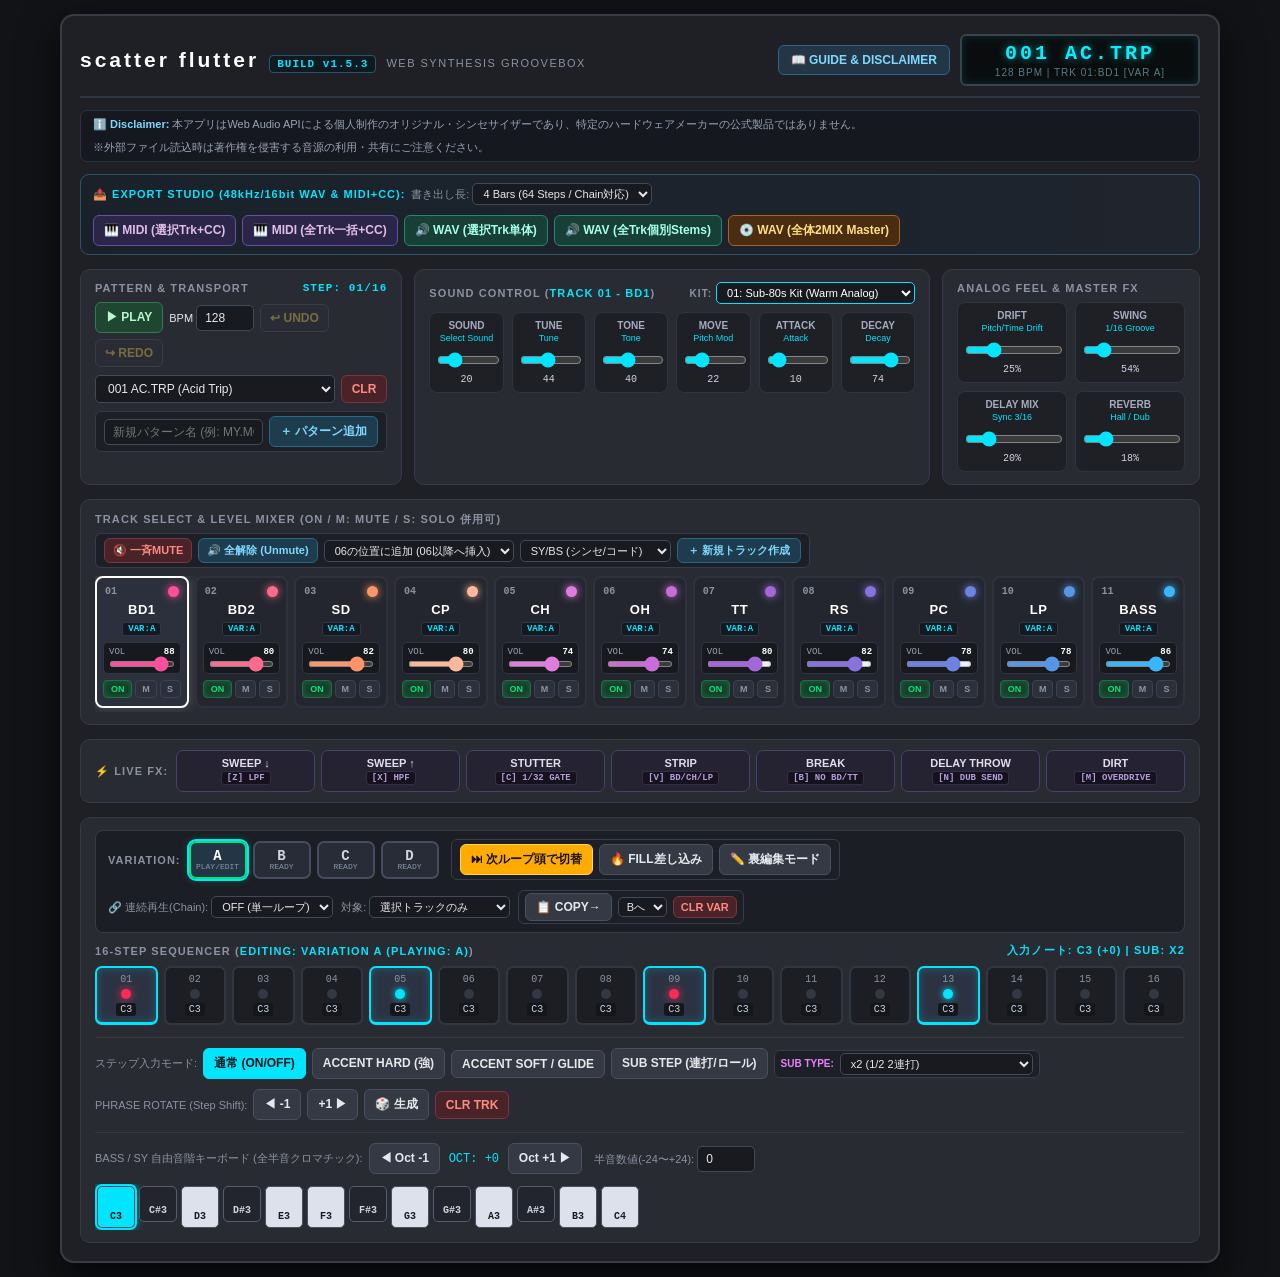
==== app/scatter-flutter/index.html @ cfa36a3f "Add files via upload" ====
<!DOCTYPE html>
<html lang="ja">
<head>
<meta charset="UTF-8">
<meta name="viewport" content="width=device-width, initial-scale=1.0">
<title>scatter flutter - Web Groovebox</title>
<style>
  :root {
    --bg-dark: #121316;
    --chassis: #1e2025;
    --panel: #282b32;
    --text: #e6e8ec;
    --text-dim: #8c92a0;
    --accent: #00e5ff;
    --led-red: #ff2a55;
    --led-green: #00e676;
    --led-amber: #ffab00;
    --led-purple: #d500f9;
  }
  * { box-sizing: border-box; user-select: none; }
  body {
    margin: 0; padding: 14px;
    background: var(--bg-dark); color: var(--text);
    font-family: 'Segoe UI', 'Hiragino Sans', 'Meiryo', sans-serif;
    display: flex; flex-direction: column; align-items: center;
  }
  .unit {
    width: 100%; max-width: 1160px;
    background: var(--chassis);
    border: 2px solid #383c47; border-radius: 14px;
    padding: 18px;
    box-shadow: 0 16px 40px rgba(0,0,0,0.7);
  }
  .header {
    display: flex; justify-content: space-between; align-items: center;
    border-bottom: 2px solid #323640; padding-bottom: 10px; margin-bottom: 12px;
    flex-wrap: wrap; gap: 12px;
  }
  .brand { display: flex; align-items: baseline; gap: 10px; flex-wrap: wrap; }
  .brand h1 {
    margin: 0; font-size: 21px; letter-spacing: 3px; font-weight: 800; color: #fff;
  }
  .ver-badge {
    font-family: 'Courier New', monospace; font-size: 11px; font-weight: 700;
    color: var(--accent); background: #101820; border: 1px solid #28566e;
    border-radius: 4px; padding: 2px 7px; cursor: pointer; letter-spacing: 1px;
    transition: 0.15s;
  }
  .ver-badge:hover { background: #182b3a; box-shadow: 0 0 8px rgba(0,229,255,0.4); }
  .brand span.sub-tag { font-size: 11px; color: var(--text-dim); letter-spacing: 1.5px; }
  .disclaimer-banner {
    width: 100%; background: #15181e; border: 1px solid #2d3340; border-radius: 7px;
    padding: 6px 12px; margin-bottom: 12px; font-size: 11px; color: #9aa3b5;
    display: flex; justify-content: space-between; align-items: center; flex-wrap: wrap; gap: 8px;
  }
  .disclaimer-banner strong { color: #80d8ff; }

  .header-right { display: flex; align-items: center; gap: 10px; flex-wrap: wrap; }
  .btn-manual {
    background: #233645; color: #80d8ff; border: 1px solid #2b6785;
    padding: 7px 12px; border-radius: 6px; font-size: 12px; font-weight: 700; cursor: pointer;
  }
  .btn-manual:hover { background: #2c475c; }
  .display-box {
    background: #0a0d0e; border: 2px solid #3b424c; border-radius: 6px;
    padding: 6px 16px; min-width: 240px; text-align: center;
    box-shadow: inset 0 0 10px rgba(0,229,255,0.15);
  }
  .lcd-text {
    font-family: 'Courier New', monospace; font-size: 20px; font-weight: bold;
    color: #00f0ff; letter-spacing: 3px; text-shadow: 0 0 8px rgba(0,240,255,0.6);
  }
  .lcd-sub { font-size: 10px; color: #5c7a84; letter-spacing: 1px; margin-top: 2px; }

  /* Export Studio Bar */
  .export-bar {
    background: linear-gradient(90deg, #19222b, #1f242d);
    border: 1px solid #335269; border-radius: 9px;
    padding: 8px 12px; margin-bottom: 14px;
    display: flex; justify-content: space-between; align-items: center;
    flex-wrap: wrap; gap: 10px;
  }
  .export-group { display: flex; gap: 6px; align-items: center; flex-wrap: wrap; }
  .btn-export-midi { background: #2b2547; border-color: #654ea3; color: #e1bee7; }
  .btn-export-midi:hover { background: #3b3263; }
  .btn-export-wav { background: #173f35; border-color: #26896d; color: #a7ffeb; }
  .btn-export-wav:hover { background: #1f5447; }
  .btn-export-master { background: #4a2c11; border-color: #a66321; color: #ffe082; font-weight: 800; }
  .btn-export-master:hover { background: #613915; }

  .top-row {
    display: grid; grid-template-columns: 1.25fr 2fr 1fr; gap: 12px; margin-bottom: 14px;
  }
  @media (max-width: 860px) { .top-row { grid-template-columns: 1fr; } }
  .section-box {
    background: var(--panel); border-radius: 10px; padding: 12px 14px;
    border: 1px solid #363a45;
  }
  .section-title {
    font-size: 11px; font-weight: 700; color: var(--text-dim);
    letter-spacing: 1.1px; margin-bottom: 8px; text-transform: uppercase;
    display: flex; justify-content: space-between; align-items: center;
    flex-wrap: wrap; gap: 6px;
  }
  .transport-bar { display: flex; gap: 6px; align-items: center; flex-wrap: wrap; margin-bottom: 8px; }
  button {
    background: #353944; color: var(--text); border: 1px solid #4a5060;
    border-radius: 6px; padding: 6px 10px; font-size: 12px; font-weight: 600;
    cursor: pointer; transition: 0.12s;
  }
  button:hover:not(:disabled) { background: #434857; }
  button:active:not(:disabled) { transform: translateY(1px); }
  button:disabled { opacity: 0.38; cursor: not-allowed; }
  .btn-play { background: #1e4631; border-color: #2e7d52; color: #b9f6ca; }
  .btn-play.playing { background: var(--led-green); color: #052210; box-shadow: 0 0 12px var(--led-green); }
  .btn-accent { background: #1d3c4d; border-color: #2b6785; color: #80d8ff; }
  .btn-danger { background: #4a2328; border-color: #7c353f; color: #ff8a80; }
  .btn-history { background: #2b303c; border-color: #4f586e; color: #ffd54f; padding: 6px 9px; }
  select, input[type="text"], input[type="number"] {
    background: #181a1f; color: var(--text); border: 1px solid #444957;
    border-radius: 5px; padding: 5px 8px; font-size: 12px;
  }
  .knobs-grid { display: grid; grid-template-columns: repeat(6, 1fr); gap: 8px; }
  @media (max-width: 680px) { .knobs-grid { grid-template-columns: repeat(3, 1fr); } }
  .knob-item {
    background: #1e2026; border-radius: 8px; padding: 7px 5px;
    text-align: center; border: 1px solid #30343e;
  }
  .knob-label {
    font-size: 10px; font-weight: 700; color: #a5acc0;
    white-space: nowrap; overflow: hidden; text-overflow: ellipsis;
  }
  .knob-sub {
    font-size: 9px; color: var(--accent); height: 13px; margin: 2px 0 4px 0;
    white-space: nowrap; overflow: hidden; text-overflow: ellipsis;
  }
  .knob-item input[type="range"] { width: 100%; accent-color: var(--accent); cursor: pointer; }
  .knob-val { font-size: 10px; font-family: monospace; color: #d0d4e0; margin-top: 2px; }
  .groove-grid { display: grid; grid-template-columns: repeat(2, 1fr); gap: 8px; }

  /* Tracks & Direct Volume Mixer Bar */
  .tracks-container { display: flex; gap: 6px; overflow-x: auto; padding-bottom: 4px; }
  .track-btn {
    flex: 1; min-width: 82px; padding: 8px 6px; border-radius: 8px;
    background: #23262e; border: 2px solid #2e323d;
    display: flex; flex-direction: column; align-items: center; gap: 4px;
    cursor: pointer; position: relative; transition: border-color 0.1s;
  }
  .track-btn:hover { border-color: #4b5263; }
  .track-btn.active {
    border-color: #fff;
    background: #2b303c;
    box-shadow: 0 0 12px rgba(255,255,255,0.22);
  }
  .track-top-row {
    width: 100%; display: flex; justify-content: space-between; align-items: center;
    padding: 0 2px;
  }
  .track-dot { width: 11px; height: 11px; border-radius: 50%; }
  .track-num { font-size: 10px; color: var(--text-dim); font-family: monospace; font-weight: bold; }
  .track-name { font-size: 13px; font-weight: 800; color: #fff; letter-spacing: 0.5px; margin: 1px 0; }
  .track-var-badge {
    font-size: 9px; font-family: monospace; font-weight: bold;
    color: var(--accent); background: #141820; padding: 1px 5px; border-radius: 3px;
    border: 1px solid #2e3846;
  }
  .track-vol-box {
    width: 100%; background: #17191f; border: 1px solid #303540;
    border-radius: 5px; padding: 4px 5px; margin-top: 2px;
    display: flex; flex-direction: column; gap: 2px;
  }
  .track-vol-header {
    display: flex; justify-content: space-between; align-items: center;
    font-size: 9px; font-family: monospace; color: #9aa3b5;
  }
  .track-vol-val { color: #fff; font-weight: bold; }
  .track-vol-slider {
    width: 100%; height: 6px; margin: 2px 0; cursor: ew-resize;
    accent-color: var(--accent);
  }
  .track-ms-row {
    width: 100%; display: grid; grid-template-columns: 1.4fr 1fr 1fr; gap: 3px;
    margin-top: 2px;
  }
  .track-ms-btn {
    text-align: center; font-size: 9px; font-weight: 800; padding: 3px 0;
    border-radius: 4px; background: #2c303a; color: #8c94a6;
    border: 1px solid #3c4250; cursor: pointer; transition: 0.1s;
  }
  .track-ms-btn:hover { background: #3b404e; color: #fff; }
  .track-ms-btn.on-active {
    background: #193c2b; color: var(--led-green); border-color: #266b47;
    box-shadow: inset 0 0 6px rgba(0,230,118,0.25);
  }
  .track-ms-btn.m-active {
    background: var(--led-red); color: #fff; border-color: #ff6e89;
    box-shadow: 0 0 7px var(--led-red);
  }
  .track-ms-btn.s-active {
    background: var(--led-amber); color: #161000; border-color: #ffd54f;
    box-shadow: 0 0 7px var(--led-amber);
  }

  /* LIVE PERFORMANCE FX Bar */
  .live-fx-bar {
    display: flex; justify-content: space-between; align-items: center;
    flex-wrap: wrap; gap: 8px;
    background: var(--panel);
    border: 1px solid #363a45; border-radius: 10px;
    padding: 10px 14px; margin-bottom: 14px;
  }
  .live-fx-title {
    font-size: 11px; font-weight: 700; color: var(--text-dim); letter-spacing: 1.1px;
    display: flex; align-items: center; gap: 6px; white-space: nowrap;
  }
  .live-fx-btns {
    display: grid; grid-template-columns: repeat(7, 1fr); gap: 6px; flex: 1; min-width: 560px;
  }
  @media (max-width: 820px) {
    .live-fx-btns { grid-template-columns: repeat(4, 1fr); min-width: 100%; }
  }
  .fx-pad {
    background: #252232; border: 1.5px solid #4a4166; border-radius: 7px;
    padding: 6px 4px; color: #e2dcf0; font-size: 11px; font-weight: 800;
    display: flex; flex-direction: column; align-items: center; justify-content: center;
    gap: 2px; cursor: pointer; transition: 0.06s; position: relative;
    touch-action: none;
  }
  .fx-pad:hover { background: #312c42; border-color: #6b5d94; }
  .fx-pad .fx-key {
    font-family: monospace; font-size: 9px; font-weight: 700;
    color: #b39ddb; background: #15121e; padding: 1px 5px; border-radius: 3px;
    border: 1px solid #352e4a; pointer-events: none;
  }
  .fx-pad span { pointer-events: none; }
  .fx-pad.active {
    background: var(--led-purple); color: #fff; border-color: #ff80ab;
    box-shadow: 0 0 14px rgba(213, 0, 249, 0.7);
    transform: translateY(1px);
  }
  .fx-pad.active .fx-key {
    background: #380046; color: #fff; border-color: #ea80fc;
  }

  /* VARIATION A / B / C / D Bar */
  .variation-bar {
    display: flex; justify-content: space-between; align-items: center;
    flex-wrap: wrap; gap: 10px;
    background: #1b1e24; border: 1px solid #353b47; border-radius: 8px;
    padding: 8px 12px; margin-bottom: 10px;
  }
  .var-btns-wrap { display: flex; gap: 8px; align-items: center; flex-wrap: wrap; }
  .var-btn {
    min-width: 58px; height: 38px; border-radius: 7px;
    background: #282c37; border: 2px solid #454c5e;
    color: #d0d6e2; font-size: 14px; font-weight: 900; font-family: monospace;
    display: flex; flex-direction: column; justify-content: center; align-items: center;
    cursor: pointer; position: relative; transition: 0.1s;
  }
  .var-btn span.var-sub {
    font-size: 8px; font-weight: normal; color: #8c96a8; margin-top: -2px;
  }
  .var-btn.playing-var {
    border-color: var(--led-green);
    box-shadow: 0 0 10px rgba(0, 230, 118, 0.35);
    color: #fff;
  }
  .var-btn.editing-var {
    background: #233645;
    outline: 2px solid var(--accent);
  }
  .var-btn.queued-var {
    animation: blinkQueue 0.45s infinite alternate;
    border-color: var(--led-amber);
  }
  .var-btn.fill-var {
    background: #4e1a29;
    border-color: var(--led-red);
    box-shadow: 0 0 12px var(--led-red);
    color: #fff;
  }
  @keyframes blinkQueue {
    from { box-shadow: 0 0 2px var(--led-amber); background: #282c37; }
    to { box-shadow: 0 0 14px var(--led-amber); background: #4a3b18; }
  }
  .var-action-btn.active {
    background: var(--led-amber); color: #1a1200; border-color: #ffd54f; font-weight: 800;
  }
  .var-fill-btn.active {
    background: var(--led-red); color: #fff; border-color: #ff8a80; box-shadow: 0 0 10px var(--led-red);
  }

  /* Sequencer Steps */
  .steps-grid { display: grid; grid-template-columns: repeat(16, 1fr); gap: 6px; margin-top: 6px; }
  @media (max-width: 760px) { .steps-grid { grid-template-columns: repeat(8, 1fr); } }
  .step-cell {
    background: #1c1e24; border: 2px solid #323641; border-radius: 7px;
    padding: 6px 3px; display: flex; flex-direction: column; align-items: center;
    gap: 4px; cursor: pointer; position: relative; transition: 0.08s;
  }
  .step-cell.beat-marker { border-bottom: 3px solid #525868; }
  .step-cell.on {
    background: #2b3343; border-color: var(--accent);
    box-shadow: inset 0 0 8px rgba(0,229,255,0.25);
  }
  .step-cell.current {
    outline: 2px solid var(--led-amber);
    box-shadow: 0 0 12px rgba(255,171,0,0.5);
  }
  .step-num { font-size: 10px; color: var(--text-dim); font-family: monospace; }
  .step-led { width: 10px; height: 10px; border-radius: 50%; background: #333842; }
  .step-cell.on .step-led { background: var(--accent); box-shadow: 0 0 6px var(--accent); }
  .step-cell.acc-hard .step-led { background: var(--led-red); box-shadow: 0 0 8px var(--led-red); }
  .step-cell.acc-soft .step-led { background: var(--led-amber); box-shadow: 0 0 8px var(--led-amber); }
  .step-badges {
    display: flex; gap: 3px; align-items: center; justify-content: center; width: 100%;
  }
  .step-note {
    font-size: 10px; color: #c5d0e6; font-family: monospace;
    background: #14161a; padding: 1px 4px; border-radius: 3px;
  }
  .step-sub-badge {
    font-size: 9px; font-weight: 800; color: #fff; font-family: monospace;
    background: #7b1fa2; padding: 1px 3px; border-radius: 3px;
    box-shadow: 0 0 5px rgba(213,0,249,0.5);
  }

  .seq-toolbar {
    display: flex; justify-content: space-between; align-items: center;
    flex-wrap: wrap; gap: 10px; margin-top: 12px; padding-top: 10px;
    border-top: 1px solid #343844;
  }
  .mode-group { display: flex; gap: 6px; align-items: center; flex-wrap: wrap; }
  .mode-btn.active { background: var(--accent); color: #05161a; border-color: var(--accent); font-weight: 800; }
  .mode-btn[data-mode="sub"].active { background: var(--led-purple); color: #fff; border-color: #ea80fc; }

  .inline-form {
    display: flex; gap: 6px; align-items: center; flex-wrap: wrap;
    background: #1c1f26; padding: 4px 8px; border-radius: 6px; border: 1px solid #363c49;
  }

  /* Chromatic Mini Keyboard */
  .keyboard-bar {
    margin-top: 12px; padding-top: 10px; border-top: 1px solid #343844;
    display: flex; justify-content: space-between; align-items: center; flex-wrap: wrap; gap: 10px;
  }
  .piano-keys {
    display: flex; gap: 4px; overflow-x: auto; padding: 2px;
  }
  .pkey {
    min-width: 38px; height: 42px; border-radius: 5px;
    display: flex; flex-direction: column; justify-content: flex-end; align-items: center;
    padding-bottom: 5px; font-size: 10px; font-weight: 700; font-family: monospace;
    cursor: pointer; transition: 0.08s; border: 1px solid #4a5060;
  }
  .pkey.white { background: #dce1eb; color: #181a20; }
  .pkey.black { background: #22252d; color: #d0d6e2; border-color: #555c6e; height: 36px; }
  .pkey.selected {
    outline: 2px solid var(--accent);
    box-shadow: 0 0 10px var(--accent);
    background: var(--accent); color: #041216;
  }

  /* Manual Modal */
  .modal-overlay {
    position: fixed; top: 0; left: 0; width: 100%; height: 100%;
    background: rgba(0, 0, 0, 0.82); z-index: 999;
    display: flex; justify-content: center; align-items: center;
    opacity: 0; pointer-events: none; transition: opacity 0.2s;
  }
  .modal-overlay.open { opacity: 1; pointer-events: auto; }
  .modal-content {
    background: #1a1d24; border: 2px solid #3f4756; border-radius: 12px;
    width: 92%; max-width: 780px; max-height: 85vh; overflow-y: auto;
    padding: 24px; color: #e2e6ee; box-shadow: 0 20px 60px rgba(0,0,0,0.9);
  }
  .modal-header {
    display: flex; justify-content: space-between; align-items: center;
    border-bottom: 1px solid #323846; padding-bottom: 12px; margin-bottom: 16px;
  }
  .modal-header h2 { margin: 0; font-size: 18px; color: var(--accent); }
  .manual-body h3 { font-size: 14px; color: #ffd54f; margin-top: 18px; margin-bottom: 6px; border-left: 3px solid #ffd54f; padding-left: 8px; }
  .manual-body p, .manual-body li { font-size: 13px; line-height: 1.65; color: #c5ccd9; }
  .manual-body ul { padding-left: 20px; margin: 6px 0; }
</style>
</head>
<body>

<!-- MANUAL MODAL -->
<div class="modal-overlay" id="manualModal">
  <div class="modal-content">
    <div class="modal-header">
      <h2>📘 scatter flutter ユーザーガイド＆免責事項</h2>
      <button id="btnCloseManual" class="btn-danger">✕ 閉じる</button>
    </div>
    <div class="manual-body">
      <h3>⚠️ 免責事項・ご利用上の注意 (Disclaimer)</h3>
      <ul>
        <li><strong>非公式・オリジナルWebアプリ</strong>: 本アプリケーション「scatter flutter」は、Web Audio APIを用いて独自に開発された個人制作のブラウザ型グルーヴボックス（インスパイア・シミュレーター）です。特定の楽器メーカーや既存のハードウェア製品の公式アプリ・ライセンス品ではありません。</li>
        <li><strong>サンプル音源読み込みに関するご注意</strong>: 端末から音声・動画ファイルを読み込む機能は、ブラウザ内（ローカル環境）での個人セッション向けに提供されています。第三者の著作権を侵害する音源の不正利用や無断配布・共有を行わないようご注意ください。</li>
      </ul>
      <h3>1. 基本操作とサウンドキットの切り替え</h3>
      <ul>
        <li>画面左上の <strong>▶ PLAY</strong> ボタン（またはスペースキー）を押すと、内蔵されているリズムパターンが再生されます。</li>
        <li><strong>SOUND KIT切替</strong>: 中央パネル右上の「KIT」メニュー（<code>Sub-80s Kit</code> / <code>Tech-90s Kit</code> / <code>Vintage PCM Kit</code> / <code>Crunch Box Kit</code> 等）を選ぶと、全パートのシンセサイズ音色が一括で切り替わります。</li>
      </ul>
      <h3>2. ダイレクト・ボリュームミキサー ＆ ON / M (MUTE) / S (SOLO)</h3>
      <ul>
        <li>下部に並ぶトラックカード（<code>BD1</code>〜<code>BASS</code>）内の <strong>VOLスライダー</strong> で、操作中のパートを切り替えずに各パートの音量を直接ミキシングできます。</li>
        <li>カード下部の <strong>ON</strong>・<strong>M (MUTE)</strong>・<strong>S (SOLO)</strong> ボタンで、リアルタイムにパート別の消音やソロ再生（複数同時ソロ可）を行えます。</li>
      </ul>
      <h3>3. バリエーション展開 (A / B / C / D) と FILL機能</h3>
      <ul>
        <li>各トラックに独立して <strong>A / B / C / D</strong> 4種類の16ステップシーケンスを保存できます。</li>
        <li><strong>⏭ 次ループ頭で切替</strong>: 再生中にA〜Dを選択すると点滅待機となり、現在の小節が終わり次第、次の1拍目でスムーズにパターンが移行します（連続再生Chain設定中もそのまま維持されます）。</li>
        <li><strong>🔥 FILL差し込み</strong>: 有効にしてA〜Dを押すと、その瞬間から一時的にフィルインパターンへ切り替わり、次の小節頭で自動的に元のパターンへ復帰します。</li>
      </ul>
      <h3>4. ⚡ LIVE FX（キーボード＆マウスホールド演奏）</h3>
      <ul>
        <li>TRACK SELECTのすぐ下に配置された7つのパッドは、<strong>押している間だけ効く（モーメンタリー動作）ライブ用エフェクター</strong>です。PCキーボードの <code>Z</code> <code>X</code> <code>C</code> <code>V</code> <code>B</code> <code>N</code> <code>M</code> キーにも対応しており、VARIATION連続再生（Chain）中や複数キー同時押しでも常時機能します。</li>
        <li><strong>SWEEP ↓ [Z] / SWEEP ↑ [X]</strong>: マスターフィルターを閉じてこもらせる（ローパス・スイープ）／開いて低域を削る（ハイパス・スイープ）効果をかけます（両方同時押しでバンドパスフィルター効果になります）。</li>
        <li><strong>STUTTER [C]</strong>: 押している間だけテンポ同期の1/32高速スライスゲートをかけます。</li>
        <li><strong>STRIP [V]</strong>: キック（<code>BD1/BD2</code>）、クローズドハット（<code>CH</code>）、テクスチャー（<code>LP</code>）だけを残し、他のパートを一時的にカットします。</li>
        <li><strong>BREAK [B]</strong>: 押している間だけキック（<code>BD1/BD2</code>）とタム（<code>TT</code>）を抜いてブレイクを作ります。</li>
        <li><strong>DELAY THROW [N] / DIRT [M]</strong>: 押している間だけディレイのセンド＆フィードバックを強めて飛ばす／マスターのオーバードライブ歪みを強めます。</li>
      </ul>
      <h3>5. ローカル音源・動画ファイル (.wav / .mp3 / .mp4) の読み込み</h3>
      <ul>
        <li>トラック6〜10（<code>OH</code>, <code>TT</code>, <code>RS</code>, <code>PC</code>, <code>LP</code>）などを選択すると、SOUND CONTROL右上に <strong>📂 音源/動画読込 (WAV/MP3/MP4)</strong> ボタンが表示されます。お使いの端末内のオーディオや動画ファイル（音声トラックを自動抽出）をロードしてシーケンサー上で演奏できます。</li>
      </ul>
      <h3>6. MIDI（ノート＋全CC）＆ WAV（個別Stems / 2MIX）書き出し</h3>
      <ul>
        <li>上部の <strong>📤 EXPORT STUDIO</strong> から、制作したパターンのMIDIファイル（サブステップ展開＆全ノブCC情報付き）や、48kHz/16bitの高音質WAVファイルをワンクリックでダウンロードできます。</li>
      </ul>
    </div>
  </div>
</div>

<div class="unit">
  <!-- HEADER -->
  <div class="header">
    <div class="brand">
      <h1>scatter flutter</h1>
      <div class="ver-badge" id="verBadge" title="クリックでビルド表示を切替">BUILD v1.5.3</div>
      <span class="sub-tag">WEB SYNTHESIS GROOVEBOX</span>
    </div>
    <div class="header-right">
      <button class="btn-manual" id="btnOpenManual">📖 GUIDE & DISCLAIMER</button>
      <div class="display-box">
        <div class="lcd-text" id="lcdMain">001 AC.TRP</div>
        <div class="lcd-sub" id="lcdSub">128.0 BPM | TRK 01: BD1 [VAR A]</div>
      </div>
    </div>
  </div>

  <!-- DISCLAIMER BANNER -->
  <div class="disclaimer-banner">
    <span>ℹ️ <strong>Disclaimer:</strong> 本アプリはWeb Audio APIによる個人制作のオリジナル・シンセサイザーであり、特定のハードウェアメーカーの公式製品ではありません。</span>
    <span>※外部ファイル読込時は著作権を侵害する音源の利用・共有にご注意ください。</span>
  </div>

  <!-- EXPORT STUDIO BAR -->
  <div class="export-bar">
    <div class="export-group">
      <span style="font-size:11px; font-weight:800; color:var(--accent); letter-spacing:1px;">📤 EXPORT STUDIO (48kHz/16bit WAV & MIDI+CC):</span>
      <label style="font-size:11px; color:var(--text-dim);">
        書き出し長:
        <select id="exportBarsSelect" style="padding:3px 6px; font-size:11px;">
          <option value="1">1 Bar (16 Steps)</option>
          <option value="2">2 Bars (32 Steps / Chain対応)</option>
          <option value="4" selected>4 Bars (64 Steps / Chain対応)</option>
        </select>
      </label>
    </div>
    <div class="export-group">
      <button id="btnExportTrackMidi" class="btn-export-midi" title="選択中トラックのノート・サブステップ・各ノブのCC情報を含むMIDIファイルを出力">🎹 MIDI (選択Trk+CC)</button>
      <button id="btnExportAllMidi" class="btn-export-midi" title="全トラック分のマルチトラックMIDI(SMF Format 1, ノート&全CC付き)を一括出力">🎹 MIDI (全Trk一括+CC)</button>
      <button id="btnExportTrackWav" class="btn-export-wav" title="選択中トラックのソロWAV(48kHz/16bit)を高速レンダリング出力">🔊 WAV (選択Trk単体)</button>
      <button id="btnExportAllStemsWav" class="btn-export-wav" title="有効な全トラックの個別WAVファイル(パラアウトStems)を連続出力">🔊 WAV (全Trk個別Stems)</button>
      <button id="btnExportMasterWav" class="btn-export-master" title="全体の2MIXマスターWAV(エフェクト込み・48kHz/16bit Stereo)を出力">💿 WAV (全体2MIX Master)</button>
    </div>
  </div>

  <!-- TOP ROW -->
  <div class="top-row">
    <!-- PATTERN & TRANSPORT -->
    <div class="section-box">
      <div class="section-title">
        <span>PATTERN & TRANSPORT</span>
        <span id="stepCounter" style="font-family:monospace; color:var(--accent);">STEP: 01/16</span>
      </div>
      <div class="transport-bar">
        <button class="btn-play" id="btnPlay">▶ PLAY</button>
        <label style="font-size:11px;">BPM
          <input type="number" id="bpmInput" value="128" min="60" max="200" step="0.5" style="width:58px;">
        </label>
        <button class="btn-history" id="btnUndo" title="元に戻す (Ctrl+Z / Cmd+Z)" disabled>↩ UNDO</button>
        <button class="btn-history" id="btnRedo" title="やり直す (Ctrl+Y / Cmd+Shift+Z)" disabled>↪ REDO</button>
      </div>

      <div style="display:flex; flex-direction:column; gap:8px;">
        <div style="display:flex; gap:6px; align-items:center;">
          <select id="patternSelect" style="flex:1;"></select>
          <button id="btnClearPtn" class="btn-danger" title="現在のパターンを白紙にします">CLR</button>
        </div>

        <div class="inline-form">
          <input type="text" id="newPtnName" placeholder="新規パターン名 (例: MY.MCR)" style="flex:1; min-width:105px;">
          <button id="btnSaveNewPtn" class="btn-accent">＋ パターン追加</button>
        </div>
      </div>
    </div>

    <!-- SOUND CONTROL & KIT SELECTOR (6 KNOBS) -->
    <div class="section-box">
      <div class="section-title">
        <span>SOUND CONTROL (<strong id="selectedTrkLabel" style="color:var(--accent);">Track 01 - BD1</strong>)</span>
        <div style="display:flex; gap:6px; align-items:center; flex-wrap:wrap;">
          <label style="font-size:10px; color:var(--text-dim);">
            KIT:
            <select id="kitSelect" style="padding:3px 6px; font-size:11px; border-color:var(--accent); color:#fff;">
              <option value="8x8">01: Sub-80s Kit (Warm Analog)</option>
              <option value="9x9">02: Tech-90s Kit (Punchy Club)</option>
              <option value="lmd">03: Vintage PCM Kit (Crisp Drum)</option>
              <option value="dxm">04: Crunch Box Kit (Retro Beat)</option>
              <option value="ragga">05: Island Rim Kit (Dancehall)</option>
              <option value="modular">06: Modular Lab Kit (FM/Perc)</option>
              <option value="dub">07: Deep Dub Kit (Warm Chord)</option>
            </select>
          </label>
          <span id="wavUploadArea" style="display:none;">
            <label class="btn-accent" style="padding:3px 8px; border-radius:4px; cursor:pointer; font-size:11px;" title="※著作権を侵害しないオーディオ/動画ファイルをご使用ください（ブラウザ内でのみ処理されます）">
              📂 音源/動画読込 (WAV/MP3/MP4)
              <input type="file" id="wavFileInput" accept="audio/*,video/*,.wav,.mp3,.mp4,.m4a,.ogg" style="display:none;">
            </label>
          </span>
        </div>
      </div>
      <div class="knobs-grid" id="knobsContainer"></div>
    </div>

    <!-- GROOVE & FX -->
    <div class="section-box">
      <div class="section-title"><span>ANALOG FEEL & MASTER FX</span></div>
      <div class="groove-grid">
        <div class="knob-item">
          <div class="knob-label">DRIFT</div>
          <div class="knob-sub">Pitch/Time Drift</div>
          <input type="range" id="feelKnob" min="0" max="100" value="25">
          <div class="knob-val" id="feelVal">25%</div>
        </div>
        <div class="knob-item">
          <div class="knob-label">SWING</div>
          <div class="knob-sub">1/16 Groove</div>
          <input type="range" id="swingKnob" min="50" max="75" value="54">
          <div class="knob-val" id="swingVal">54%</div>
        </div>
        <div class="knob-item">
          <div class="knob-label">DELAY MIX</div>
          <div class="knob-sub">Sync 3/16</div>
          <input type="range" id="delayKnob" min="0" max="100" value="20">
          <div class="knob-val" id="delayVal">20%</div>
        </div>
        <div class="knob-item">
          <div class="knob-label">REVERB</div>
          <div class="knob-sub">Hall / Dub</div>
          <input type="range" id="reverbKnob" min="0" max="100" value="18">
          <div class="knob-val" id="reverbVal">18%</div>
        </div>
      </div>
    </div>
  </div>

  <!-- TRACK SELECTOR & DIRECT LEVEL MIXER BAR -->
  <div class="section-box" style="margin-bottom: 14px;">
    <div class="section-title">
      <span>TRACK SELECT & LEVEL MIXER (ON / M: MUTE / S: SOLO 併用可)</span>
      <div class="inline-form">
        <button id="btnAllMute" class="btn-danger" style="padding:4px 8px; font-size:11px;" title="全トラックを一斉にMUTEします">🔇 一斉MUTE</button>
        <button id="btnAllUnmute" class="btn-accent" style="padding:4px 8px; font-size:11px;" title="全トラックのMUTE/SOLOを一括解除します">🔊 全解除 (Unmute)</button>
        <select id="insertPosSelect" style="padding:3px 6px; font-size:11px;">
          <option value="after05">06の位置に追加 (06以降へ挿入)</option>
          <option value="end">末尾に追加 (12以降へ追加)</option>
        </select>
        <select id="newTrackEngine" style="padding:3px 6px; font-size:11px;">
          <option value="SY">SY/BS (シンセ/コード)</option>
          <option value="BASS">BASS (アシッドベース)</option>
          <option value="BD">BD (キック)</option>
          <option value="SD">SD (スネア)</option>
          <option value="CP">CP (クラップ)</option>
          <option value="HH">HH/CY (ハイハット)</option>
          <option value="SMP">S2/S4 (サンプラー)</option>
        </select>
        <button id="btnAddTrack" class="btn-accent" style="padding:4px 10px; font-size:11px;">＋ 新規トラック作成</button>
      </div>
    </div>
    <div class="tracks-container" id="tracksBar"></div>
  </div>

  <!-- LIVE PERFORMANCE FX BAR -->
  <div class="live-fx-bar">
    <div class="live-fx-title">
      <span>⚡ LIVE FX:</span>
    </div>
    <div class="live-fx-btns">
      <div class="fx-pad" data-fx="sweepDown" title="押している間フィルターを閉じるローパススイープ (Key: Z)">
        <span>SWEEP ↓</span>
        <span class="fx-key">[Z] LPF</span>
      </div>
      <div class="fx-pad" data-fx="sweepUp" title="押している間フィルターを開くハイパススイープ (Key: X)">
        <span>SWEEP ↑</span>
        <span class="fx-key">[X] HPF</span>
      </div>
      <div class="fx-pad" data-fx="stutter" title="押している間だけ1/32で高速ゲートをかけます (Key: C)">
        <span>STUTTER</span>
        <span class="fx-key">[C] 1/32 GATE</span>
      </div>
      <div class="fx-pad" data-fx="strip" title="押している間キック・クローズドハット・テクスチャー(LP)だけ残します (Key: V)">
        <span>STRIP</span>
        <span class="fx-key">[V] BD/CH/LP</span>
      </div>
      <div class="fx-pad" data-fx="break" title="押している間キック(BD1/BD2)とタム(TT)を抜きます (Key: B)">
        <span>BREAK</span>
        <span class="fx-key">[B] NO BD/TT</span>
      </div>
      <div class="fx-pad" data-fx="delayThrow" title="押している間だけディレイセンドとフィードバックを強めます (Key: N)">
        <span>DELAY THROW</span>
        <span class="fx-key">[N] DUB SEND</span>
      </div>
      <div class="fx-pad" data-fx="dirt" title="押している間だけマスタードライブ(歪み)を強めます (Key: M)">
        <span>DIRT</span>
        <span class="fx-key">[M] OVERDRIVE</span>
      </div>
    </div>
  </div>

  <!-- 16-STEP SEQUENCER & VARIATION A/B/C/D -->
  <div class="section-box">
    <!-- VARIATION BAR -->
    <div class="variation-bar">
      <div class="var-btns-wrap">
        <span style="font-size:11px; font-weight:800; color:var(--text-dim); letter-spacing:1px;">VARIATION:</span>
        <div id="varButtonsContainer" style="display:flex; gap:6px;"></div>

        <div class="inline-form" style="margin-left:4px;">
          <button id="btnVarQueueMode" class="var-action-btn active" title="再生中にA〜Dを押した際、現在のループが最後まで終わってから次の頭で切り替えます">⏭ 次ループ頭で切替</button>
          <button id="btnVarFillMode" class="var-fill-btn" title="即座にFILLとして差し込み、ループ終了時に元のバリエーションへ自動で戻ります">🔥 FILL差し込み</button>
          <button id="btnVarEditOnly" class="var-action-btn" title="再生中のバリエーションを変えずに、編集するバリエーション(A〜D)だけを切り替えます">✏️ 裏編集モード</button>
        </div>
      </div>

      <div class="var-btns-wrap">
        <label style="font-size:11px; color:var(--text-dim);">
          🔗 連続再生(Chain):
          <select id="varChainSelect" style="padding:3px 6px; font-size:11px;">
            <option value="off">OFF (単一ループ)</option>
            <option value="AB">A → B</option>
            <option value="ABCD">A → B → C → D</option>
          </select>
        </label>
        <label style="font-size:11px; color:var(--text-dim);">
          対象:
          <select id="varScopeSelect" style="padding:3px 6px; font-size:11px;">
            <option value="track">選択トラックのみ</option>
            <option value="all">全トラック一括 (ALL)</option>
          </select>
        </label>
        <div class="inline-form" style="padding:2px 6px;">
          <button id="btnCopyVar" title="現在編集中のバリエーションを他のスロットへコピー">📋 COPY→</button>
          <select id="copyVarTarget" style="padding:2px 4px; font-size:11px;">
            <option value="1">Bへ</option>
            <option value="2">Cへ</option>
            <option value="3">Dへ</option>
            <option value="0">Aへ</option>
          </select>
          <button id="btnClearVar" class="btn-danger" title="現在のバリエーションをクリア" style="padding:4px 7px; font-size:11px;">CLR VAR</button>
        </div>
      </div>
    </div>

    <div class="section-title">
      <span>16-STEP SEQUENCER (<span id="editingVarIndicator" style="color:var(--accent);">EDITING: VARIATION A</span>)</span>
      <span style="font-size:11px; color:var(--accent);" id="currentInputStatus">選択ノート: C3 (+0) | SUB: OFF</span>
    </div>

    <div class="steps-grid" id="stepsGrid"></div>

    <!-- MODE & SUB-STEP TOOLBAR -->
    <div class="seq-toolbar">
      <div class="mode-group">
        <span style="font-size:11px; color:var(--text-dim);">ステップ入力モード:</span>
        <button class="mode-btn active" data-mode="normal">通常 (ON/OFF)</button>
        <button class="mode-btn" data-mode="hard">ACCENT HARD (強)</button>
        <button class="mode-btn" data-mode="soft">ACCENT SOFT / GLIDE</button>
        <button class="mode-btn" data-mode="sub">SUB STEP (連打/ロール)</button>

        <div class="inline-form" style="padding:2px 6px;">
          <span style="font-size:10px; color:#ea80fc; font-weight:bold;">SUB TYPE:</span>
          <select id="subStepTypeSelect" style="padding:3px 6px; font-size:11px;">
            <option value="2">x2 (1/2 2連打)</option>
            <option value="3">x3 (1/3 3連ロール)</option>
            <option value="4">x4 (1/4 4連ロール)</option>
            <option value="5">FLM (Flam 微細2度打ち)</option>
            <option value="6">R↑ (Ratchet クレッシェンド3連)</option>
            <option value="0">OFF (サブステップ解除)</option>
          </select>
        </div>
      </div>

      <div class="mode-group">
        <span style="font-size:11px; color:var(--text-dim);">PHRASE ROTATE (Step Shift):</span>
        <button id="btnRotateLeft">◀ -1</button>
        <button id="btnRotateRight">+1 ▶</button>
        <button id="btnRandomTrack">🎲 生成</button>
        <button id="btnClearTrack" class="btn-danger">CLR TRK</button>
      </div>
    </div>

    <!-- CHROMATIC KEYBOARD -->
    <div class="keyboard-bar">
      <div class="mode-group">
        <span style="font-size:11px; color:var(--text-dim);">BASS / SY 自由音階キーボード (全半音クロマチック):</span>
        <button id="btnOctDown">◀ Oct -1</button>
        <span id="octLabel" style="font-family:monospace; font-size:12px; color:var(--accent); min-width:56px; text-align:center;">OCT: 0</span>
        <button id="btnOctUp">Oct +1 ▶</button>
        <label style="font-size:11px; color:var(--text-dim); margin-left:6px;">
          半音数値(-24〜+24):
          <input type="number" id="customSemiInput" value="0" min="-24" max="24" step="1" style="width:58px;">
        </label>
      </div>
      <div class="piano-keys" id="pianoKeysContainer"></div>
    </div>
  </div>
</div>

<script>
const VAR_NAMES = ['A', 'B', 'C', 'D'];

const VERSION_LIST = [
  { badge: 'BUILD v1.5.3', lcd: 'VER 1.5.3', desc: 'APP BUILD VERSION' },
  { badge: 'SYNTH v2.0',   lcd: 'ENG 2.0.0', desc: 'WEB AUDIO ENGINE' },
  { badge: 'BANKS v1.1',   lcd: 'BNK 1.1.0', desc: 'FACTORY SOUND BANK' }
];
let currentVerIdx = 0;

const DEFAULT_TRACK_SPECS = [
  { id: 'BD1',  name: 'BD1',  color: '#ff4f9a', type: 'BD',   knobs: ['Select Sound','Tune','Tone','Pitch Mod','Attack','Decay','Level'] },
  { id: 'BD2',  name: 'BD2',  color: '#ff6b8b', type: 'BD',   knobs: ['Select Sound','Tune','Tone','Pitch Mod','Attack','Decay','Level'] },
  { id: 'SD',   name: 'SD',   color: '#ff9468', type: 'SD',   knobs: ['Select Sound','Tune','Snappy Vol','Nudge →','Attack','Decay','Level'] },
  { id: 'CP',   name: 'CP',   color: '#ffb899', type: 'CP',   knobs: ['Select Sound','Tune','LPF / HPF','Nudge →','Attack','Decay','Level'] },
  { id: 'CH',   name: 'CH',   color: '#e07be0', type: 'HH',   knobs: ['Select Sound','Tune','LPF / HPF','Nudge →','Attack','Decay','Level'] },
  { id: 'OH',   name: 'OH',   color: '#c96dd8', type: 'OH',   knobs: ['Select Sound','Tune','LPF / HPF','Nudge →','Attack','Decay','Level'] },
  { id: 'TT',   name: 'TT',   color: '#a368d8', type: 'TT',   knobs: ['Select Sound','Tune','LPF / HPF','Decay Curve','Attack','Decay','Level'] },
  { id: 'RS',   name: 'RS',   color: '#8872db', type: 'RS',   knobs: ['Select Sound','Tune','LPF / HPF','Slope','Start Point','Length','Level'] },
  { id: 'PC',   name: 'PC',   color: '#6e82e0', type: 'PC',   knobs: ['Select Sound','Tune','LPF / HPF','Slope','Start Point','Length','Level'] },
  { id: 'LP',   name: 'LP',   color: '#5596e6', type: 'LP',   knobs: ['Select Sound','Tune','LPF / HPF','Crossfade','Start Point','Length','Level'] },
  { id: 'BASS', name: 'BASS', color: '#38b6ff', type: 'BASS', knobs: ['OSC Wave','Tune','Sub OSC Oct','Glide Time','Filter Decay','Gate Time','Level'] }
];

let tracks = JSON.parse(JSON.stringify(DEFAULT_TRACK_SPECS));

const SOUND_KITS = {
  '8x8': {
    name: 'Sub-80s Kit',
    character: { bdClick: 0.2, sdBody: 190, hhFreq: 6200, ttBase: 115, rsFreq: 1650, pcFm: 1.414, bassQ: 7 },
    params: {
      BD1:  [20, 44, 40, 22, 10, 74, 88],
      BD2:  [35, 52, 48, 28, 12, 54, 80],
      SD:   [30, 48, 68, 15, 10, 44, 82],
      CP:   [40, 50, 62, 18, 12, 48, 80],
      CH:   [30, 52, 75, 10,  5, 22, 74],
      OH:   [35, 52, 72, 12,  8, 56, 74],
      TT:   [25, 46, 55, 30,  8, 46, 80],
      RS:   [30, 54, 70, 15,  5, 24, 82],
      PC:   [40, 58, 65, 20,  5, 30, 78],
      LP:   [45, 50, 60, 20, 10, 62, 78],
      BASS: [35, 50, 68, 35, 12, 54, 86]
    }
  },
  '9x9': {
    name: 'Tech-90s Kit',
    character: { bdClick: 0.85, sdBody: 235, hhFreq: 4800, ttBase: 140, rsFreq: 1950, pcFm: 1.65, bassQ: 11 },
    params: {
      BD1:  [80, 54, 82, 65, 25, 52, 90],
      BD2:  [75, 60, 75, 55, 20, 42, 82],
      SD:   [75, 56, 86, 25, 18, 50, 85],
      CP:   [65, 54, 78, 20, 15, 52, 82],
      CH:   [75, 58, 82, 10,  8, 26, 78],
      OH:   [80, 56, 80, 12, 10, 64, 78],
      TT:   [70, 54, 72, 45, 15, 42, 82],
      RS:   [80, 60, 82, 20,  5, 22, 84],
      PC:   [70, 62, 76, 30,  8, 34, 80],
      LP:   [65, 50, 74, 25, 10, 55, 80],
      BASS: [80, 50, 85, 65, 15, 48, 88]
    }
  },
  'lmd': {
    name: 'Vintage PCM Kit',
    character: { bdClick: 0.55, sdBody: 210, hhFreq: 5400, ttBase: 130, rsFreq: 1450, pcFm: 1.25, bassQ: 5 },
    params: {
      BD1:  [55, 48, 60, 38, 15, 42, 86],
      BD2:  [50, 54, 58, 35, 15, 38, 78],
      SD:   [60, 46, 58, 20, 14, 38, 84],
      CP:   [55, 48, 68, 22, 10, 40, 82],
      CH:   [50, 48, 64, 12,  6, 20, 75],
      OH:   [55, 48, 64, 14, 10, 48, 75],
      TT:   [60, 44, 62, 40, 12, 44, 82],
      RS:   [65, 50, 75, 15,  5, 20, 85],
      PC:   [55, 52, 60, 25,  6, 32, 80],
      LP:   [50, 50, 58, 20, 10, 52, 78],
      BASS: [25, 50, 58, 25, 10, 46, 84]
    }
  },
  'dxm': {
    name: 'Crunch Box Kit',
    character: { bdClick: 0.95, sdBody: 250, hhFreq: 4500, ttBase: 150, rsFreq: 2100, pcFm: 1.85, bassQ: 9 },
    params: {
      BD1:  [90, 42, 88, 70, 30, 40, 90],
      BD2:  [85, 48, 80, 60, 25, 36, 82],
      SD:   [88, 44, 90, 30, 22, 42, 88],
      CP:   [80, 46, 84, 25, 18, 44, 84],
      CH:   [85, 45, 76, 15,  5, 18, 76],
      OH:   [85, 45, 76, 15,  8, 44, 76],
      TT:   [80, 40, 75, 50, 18, 38, 84],
      RS:   [85, 56, 86, 20,  5, 18, 86],
      PC:   [75, 48, 78, 35,  8, 28, 80],
      LP:   [70, 50, 70, 25, 10, 50, 80],
      BASS: [90, 50, 82, 55, 15, 44, 88]
    }
  },
  'ragga': {
    name: 'Island Rim Kit',
    character: { bdClick: 0.4, sdBody: 280, hhFreq: 6800, ttBase: 165, rsFreq: 2350, pcFm: 2.1, bassQ: 4 },
    params: {
      BD1:  [40, 40, 52, 45, 12, 68, 92],
      BD2:  [45, 58, 65, 50, 15, 35, 82],
      SD:   [85, 66, 75, 30, 15, 32, 86],
      CP:   [70, 60, 75, 25, 12, 36, 82],
      CH:   [60, 64, 88, 10,  4, 15, 74],
      OH:   [65, 62, 85, 12,  6, 38, 74],
      TT:   [75, 62, 78, 60, 15, 34, 84],
      RS:   [90, 68, 90, 25,  4, 16, 88],
      PC:   [85, 66, 82, 40,  5, 25, 84],
      LP:   [55, 50, 65, 20, 10, 58, 80],
      BASS: [20, 38, 42, 20,  8, 68, 90]
    }
  },
  'modular': {
    name: 'Modular Lab Kit',
    character: { bdClick: 0.7, sdBody: 310, hhFreq: 7500, ttBase: 190, rsFreq: 2600, pcFm: 2.73, bassQ: 14 },
    params: {
      BD1:  [65, 58, 90, 80, 20, 46, 88],
      BD2:  [70, 66, 85, 75, 18, 36, 80],
      SD:   [90, 68, 92, 35, 10, 34, 82],
      CP:   [85, 64, 88, 30, 10, 36, 80],
      CH:   [90, 72, 95,  5,  2, 14, 75],
      OH:   [90, 70, 92,  8,  5, 36, 75],
      TT:   [88, 66, 88, 70, 10, 32, 84],
      RS:   [95, 74, 92, 30,  2, 15, 84],
      PC:   [92, 72, 90, 65,  4, 26, 84],
      LP:   [80, 54, 82, 40,  8, 48, 80],
      BASS: [75, 50, 92, 85, 10, 42, 86]
    }
  },
  'dub': {
    name: 'Deep Dub Kit',
    character: { bdClick: 0.15, sdBody: 175, hhFreq: 5200, ttBase: 105, rsFreq: 1400, pcFm: 1.33, bassQ: 5 },
    params: {
      BD1:  [15, 38, 30, 18,  8, 78, 90],
      BD2:  [20, 44, 35, 20, 10, 60, 80],
      SD:   [25, 42, 45, 15, 12, 48, 78],
      CP:   [30, 44, 48, 15, 14, 52, 76],
      CH:   [35, 46, 55, 10,  6, 24, 70],
      OH:   [40, 46, 55, 12, 10, 58, 72],
      TT:   [30, 42, 45, 25, 10, 52, 80],
      RS:   [45, 46, 58, 15,  6, 28, 80],
      PC:   [35, 44, 50, 20,  8, 36, 76],
      LP:   [40, 50, 46, 30, 15, 74, 86],
      BASS: [30, 38, 48, 25, 15, 66, 88]
    }
  }
};

let currentKitId = '8x8';

function createEmptySteps() {
  return Array.from({ length: 16 }, () => ({ on: false, acc: 0, note: 0, sub: 0 }));
}

function createEmptyTrackState(specId = 'BD1') {
  const kitParams = SOUND_KITS[currentKitId]?.params[specId] || [50, 50, 60, 25, 10, 48, 82];
  return {
    muted: false,
    solo: false,
    params: [...kitParams],
    activeVar: 0,
    editVar: 0,
    queuedVar: null,
    fillActive: false,
    preFillVar: 0,
    chainMode: 'off',
    variations: [
      createEmptySteps(),
      createEmptySteps(),
      createEmptySteps(),
      createEmptySteps()
    ]
  };
}

function buildPresetPatterns() {
  const presets = [
    { name: '001 AC.TRP (Acid Trip)', bpm: 130, genre: 'acid' },
    { name: '002 K.PULSE (Hypno Pulse)', bpm: 127, genre: 'minimal' },
    { name: '003 DB.CHRD (Dub Chord)', bpm: 124, genre: 'dub' },
    { name: '004 M.GROOV (Micro House)', bpm: 125, genre: 'house' },
    { name: '005 FLW.MOD (Flow State)', bpm: 128, genre: 'flow' },
    { name: '006 SFT.TEK (Softic Deep)', bpm: 126, genre: 'softic' },
    { name: '007 SCL.SUB (Social Sub)', bpm: 129, genre: 'social' },
    { name: '008 VLT.134 (Berlin Vault)', bpm: 134, genre: 'tresor' }
  ];

  return presets.map((p) => {
    const tStates = tracks.map(spec => createEmptyTrackState(spec.id));
    const setVarSteps = (tIdx, vIdx, indices, accIdx = [], notes = {}, subs = {}) => {
      if (!tStates[tIdx]) return;
      const targetSteps = tStates[tIdx].variations[vIdx];
      indices.forEach(i => {
        targetSteps[i].on = true;
        if (accIdx.includes(i)) targetSteps[i].acc = 2;
        if (notes[i] !== undefined) targetSteps[i].note = notes[i];
        if (subs[i] !== undefined) targetSteps[i].sub = subs[i];
      });
    };

    const setStepsA = (tIdx, indices, accIdx = [], notes = {}, subs = {}) => {
      setVarSteps(tIdx, 0, indices, accIdx, notes, subs);
    };

    setStepsA(0, [0, 4, 8, 12], [0, 8]);
    if (p.genre === 'acid') {
      setStepsA(1, [11, 14], [], {}, {14: 2});
      setStepsA(3, [4, 12]);
      setStepsA(4, [2, 6, 10, 14], [], {}, {14: 3});
      setStepsA(5, [2, 10]);
      setStepsA(7, [3, 11]);
      setStepsA(10, [0, 2, 3, 6, 7, 10, 12, 14, 15], [0, 6, 12], {0:0, 2:12, 3:10, 6:3, 7:1, 10:7, 12:0, 14:12, 15:6});
    } else if (p.genre === 'minimal') {
      setStepsA(1, [3, 15], [], {}, {15: 5});
      setStepsA(2, [4, 12]);
      setStepsA(4, [0, 2, 4, 6, 8, 10, 12, 14], [2, 10], {}, {6: 2, 14: 3});
      setStepsA(5, [2, 6, 10, 14]);
      setStepsA(6, [1, 7, 13], [7], {1:7, 7:3, 13:0});
      setStepsA(7, [2, 11]);
      setStepsA(8, [5, 14]);
      setStepsA(10, [2, 6, 10, 14], [2], {2:0, 6:-1, 10:3, 14:2});
    } else if (p.genre === 'dub') {
      setStepsA(3, [4, 12]);
      setStepsA(4, [2, 6, 10, 14], [], {}, {10: 2});
      setStepsA(5, [2, 10]);
      setStepsA(7, [3, 7, 15]);
      setStepsA(9, [0, 6, 11], [0, 6], {0:0, 6:3, 11:7});
      setStepsA(10, [0, 3, 7, 10, 14], [], {0:0, 3:0, 7:-2, 10:3, 14:0});
    } else if (p.genre === 'house') {
      setStepsA(2, [4, 12, 15], [], {}, {15: 2});
      setStepsA(3, [4, 12]);
      setStepsA(4, [1, 3, 5, 7, 9, 11, 13, 15]);
      setStepsA(5, [2, 6, 10, 14], [2, 6, 10, 14]);
      setStepsA(6, [3, 11], [], {3:5, 11:0});
      setStepsA(8, [2, 9, 14]);
      setStepsA(10, [0, 2, 5, 7, 10, 12, 14], [2, 10], {0:0, 2:3, 5:5, 7:7, 10:10, 12:7, 14:12});
    } else if (p.genre === 'flow') {
      setStepsA(1, [2, 6, 10, 14]);
      setStepsA(4, [0, 1, 2, 4, 6, 8, 10, 12, 14], [], {}, {2: 3});
      setStepsA(5, [2, 10]);
      setStepsA(6, [3, 9, 15], [3], {3:5, 9:7, 15:12});
      setStepsA(7, [4, 12]);
      setStepsA(8, [1, 7, 13]);
      setStepsA(10, [1, 4, 7, 11, 13, 15], [1, 11], {1:0, 4:7, 7:12, 11:3, 13:5, 15:10});
    } else if (p.genre === 'softic') {
      setStepsA(1, [7, 15], [], {}, {15: 2});
      setStepsA(2, [4, 12]);
      setStepsA(4, [2, 6, 10, 14], [], {}, {14: 6});
      setStepsA(5, [2, 6, 10, 14]);
      setStepsA(6, [2, 8, 13], [2, 13], {2:3, 8:7, 13:10});
      setStepsA(7, [5, 11]);
      setStepsA(8, [3, 15]);
      setStepsA(9, [0, 11], [0], {0:0, 11:5});
      setStepsA(10, [0, 3, 6, 8, 11, 14], [0, 6], {0:0, 3:7, 6:3, 8:0, 11:5, 14:2});
    } else if (p.genre === 'social') {
      setStepsA(1, [6, 14]);
      setStepsA(3, [4, 12]);
      setStepsA(4, [0, 2, 4, 6, 8, 10, 12, 14], [], {}, {12: 4});
      setStepsA(5, [2, 6, 10, 14]);
      setStepsA(7, [1, 9, 15]);
      setStepsA(10, [0, 2, 4, 6, 8, 10, 12, 14], [0, 4, 8, 12], {0:0, 2:12, 4:0, 6:10, 8:0, 10:7, 12:0, 14:3});
    } else {
      setStepsA(1, [2, 6, 10, 14], [2, 10]);
      setStepsA(2, [4, 12], [4, 12], {}, {12: 5});
      setStepsA(4, [0, 1, 2, 3, 4, 5, 6, 7, 8, 9, 10, 11, 12, 13, 14, 15], [], {}, {3: 2, 11: 3, 15: 4});
      setStepsA(5, [2, 6, 10, 14], [2, 6, 10, 14]);
      setStepsA(6, [0, 3, 6, 9, 12, 15], [0, 6, 12], {0:2, 3:3, 6:2, 9:7, 12:2, 15:10});
      setStepsA(8, [2, 5, 10, 13]);
      setStepsA(10, [1, 2, 3, 5, 6, 7, 9, 10, 11, 13, 14, 15], [2, 6, 10, 14], {1:0, 2:0, 3:12, 5:0, 6:0, 7:10, 9:0, 10:0, 11:7, 13:0, 14:3, 15:2});
    }

    tStates.forEach((st, tIdx) => {
      st.variations[1] = JSON.parse(JSON.stringify(st.variations[0]));
      st.variations[2] = JSON.parse(JSON.stringify(st.variations[0]));
      st.variations[2].push(st.variations[2].shift());
      st.variations[3] = JSON.parse(JSON.stringify(st.variations[0]));
      if (tIdx === 0) {
        [12, 13, 14, 15].forEach(s => { st.variations[3][s].on = true; st.variations[3][s].acc = 2; });
        st.variations[1][14].on = true;
      } else if (tIdx === 2 || tIdx === 3) {
        [8, 10, 11, 12, 13, 14, 15].forEach(s => {
          st.variations[3][s].on = true;
          if (s >= 14) st.variations[3][s].sub = 2;
        });
      } else if (tIdx === 10) {
        st.variations[1].forEach((s, idx) => { if (s.on && idx % 2 === 0) s.note = (s.note || 0) + 7; });
        [0,2,4,6,8,10,12,13,14,15].forEach((s, i) => {
          st.variations[3][s].on = true;
          st.variations[3][s].note = [0, 3, 7, 10, 12, 15, 12, 10, 7, 12][i];
          if (s === 15) st.variations[3][s].sub = 3;
        });
      }
    });

    return { name: p.name, bpm: p.bpm, trackStates: tStates };
  });
}

let patterns = buildPresetPatterns();
let currentPtnIdx = 0;
let selectedTrackIdx = 0;
let stepEditMode = 'normal';
let varClickMode = 'queue';
let currentOctave = 0;
let selectedSemitone = 0;

// LIVE PERFORMANCE FX 状態管理（複数同時押し完全対応）
const liveFxState = {
  sweepDown: false,
  sweepUp: false,
  stutter: false,
  strip: false,
  break: false,
  delayThrow: false,
  dirt: false
};

function getEditingSteps(st) { return st.variations[st.editVar]; }
function getPlayingSteps(st) { return st.variations[st.activeVar]; }

function getVarIndexForBar(st, barIndex) {
  if (st.chainMode === 'AB') return barIndex % 2;
  if (st.chainMode === 'ABCD') return barIndex % 4;
  return st.activeVar;
}

// トラックが発音可能か判定（MUTE / SOLO の共存 + LIVE FX の STRIP / BREAK の非排他重ねがけ対応）
function isTrackAudible(ptn, trkIdx, applyLiveFx = true) {
  const st = ptn.trackStates[trkIdx];
  const spec = tracks[trkIdx];
  if (!st || !spec) return false;

  if (applyLiveFx) {
    // STRIP (V): キック(BD)、クローズドハット(CH)、テクスチャー(LP)だけ残す
    if (liveFxState.strip) {
      const keep = (spec.type === 'BD' || spec.id === 'CH' || spec.type === 'LP');
      if (!keep) return false;
    }
    // BREAK (B): キック(BD)とタム(TT)を抜く
    if (liveFxState.break) {
      if (spec.type === 'BD' || spec.type === 'TT' || spec.id === 'TT') return false;
    }
  }

  // MUTE が ON の場合は常に消音、SOLO がある場合は SOLO かつ非MUTEのトラックを発音
  if (st.muted) return false;
  const anySolo = ptn.trackStates.some(t => t.solo);
  if (anySolo) return Boolean(st.solo);
  return true;
}

// --- UNDO / REDO 履歴管理 ---
const undoStack = [];
const redoStack = [];
const MAX_HISTORY = 50;

function createStateSnapshot() {
  return JSON.stringify({
    tracks,
    patterns,
    currentPtnIdx,
    selectedTrackIdx,
    currentKitId,
    bpm: Number(document.getElementById('bpmInput').value) || 128
  });
}

function saveHistoryState() {
  undoStack.push(createStateSnapshot());
  if (undoStack.length > MAX_HISTORY) undoStack.shift();
  redoStack.length = 0;
  updateHistoryButtons();
}

function applySnapshot(snapshotStr, statusLabel) {
  const data = JSON.parse(snapshotStr);
  tracks = data.tracks;
  patterns = data.patterns;
  currentPtnIdx = Math.min(data.currentPtnIdx, patterns.length - 1);
  selectedTrackIdx = Math.min(data.selectedTrackIdx, tracks.length - 1);
  if (data.currentKitId) {
    currentKitId = data.currentKitId;
    document.getElementById('kitSelect').value = currentKitId;
  }
  document.getElementById('bpmInput').value = data.bpm;

  renderPatternSelect();
  renderTracksBar();
  renderVariationBar();
  renderKnobs();
  renderSteps();
  updateLCD();
  updateHistoryButtons();

  showTempLCD(statusLabel);
}

let lcdTimerId = null;
function showTempLCD(msg) {
  const lcdMain = document.getElementById('lcdMain');
  lcdMain.textContent = msg;
  if (lcdTimerId) clearTimeout(lcdTimerId);
  lcdTimerId = setTimeout(() => updateLCD(), 900);
}

function performUndo() {
  if (undoStack.length === 0) return;
  redoStack.push(createStateSnapshot());
  applySnapshot(undoStack.pop(), '<< UNDO');
}

function performRedo() {
  if (redoStack.length === 0) return;
  undoStack.push(createStateSnapshot());
  applySnapshot(redoStack.pop(), 'REDO >>');
}

function updateHistoryButtons() {
  document.getElementById('btnUndo').disabled = undoStack.length === 0;
  document.getElementById('btnRedo').disabled = redoStack.length === 0;
}

// --- Web Audio API ---
let audioCtx = null, masterGain = null, delayNode = null, delayFeedback = null, delayMixGain = null, reverbNode = null, reverbMixGain = null;
let liveLpfNode = null, liveHpfNode = null, liveDirtShaper = null, liveStutterGain = null;
let stutterIntervalId = null;
const customSamples = {};

function makeDistortionCurve(amount = 0) {
  const nSamples = 4096;
  const curve = new Float32Array(nSamples);
  const k = amount;
  for (let i = 0; i < nSamples; i++) {
    const x = (i * 2) / nSamples - 1;
    if (k <= 0.001) {
      curve[i] = x;
    } else {
      curve[i] = ((1 + k) * x) / (1 + k * Math.abs(x));
    }
  }
  return curve;
}

function createReverbImpulse(ctx) {
  const irLen = Math.floor(ctx.sampleRate * 1.8);
  const irBuf = ctx.createBuffer(2, irLen, ctx.sampleRate);
  for (let c = 0; c < 2; c++) {
    const ch = irBuf.getChannelData(c);
    for (let i = 0; i < irLen; i++) {
      const pseudoRand = Math.sin(i * 12.9898 + c * 78.233) * 43758.5453;
      const r = (pseudoRand - Math.floor(pseudoRand)) * 2 - 1;
      ch[i] = r * Math.pow(1 - i / irLen, 2.6);
    }
  }
  return irBuf;
}

function setupAudioGraph(ctx, delayPct, reverbPct) {
  const mGain = ctx.createGain();
  mGain.gain.value = 0.85;

  const dNode = ctx.createDelay(2.0);
  dNode.delayTime.value = 0.28;
  const dFb = ctx.createGain();
  dFb.gain.value = 0.42;
  const dMix = ctx.createGain();
  dMix.gain.value = (delayPct / 100) * 0.6;
  dNode.connect(dFb);
  dFb.connect(dNode);
  dNode.connect(dMix);
  dMix.connect(mGain);

  const rNode = ctx.createConvolver();
  rNode.buffer = createReverbImpulse(ctx);
  const rMix = ctx.createGain();
  rMix.gain.value = (reverbPct / 100) * 0.6;
  rNode.connect(rMix);
  rMix.connect(mGain);

  const lpf = ctx.createBiquadFilter();
  lpf.type = 'lowpass';
  lpf.frequency.value = 20000;
  lpf.Q.value = 1.0;

  const hpf = ctx.createBiquadFilter();
  hpf.type = 'highpass';
  hpf.frequency.value = 20;
  hpf.Q.value = 1.0;

  const shaper = ctx.createWaveShaper();
  shaper.curve = makeDistortionCurve(0);
  shaper.oversample = '2x';

  const stutGain = ctx.createGain();
  stutGain.gain.value = 1.0;

  mGain.connect(lpf);
  lpf.connect(hpf);
  hpf.connect(shaper);
  shaper.connect(stutGain);
  stutGain.connect(ctx.destination);

  return {
    masterGain: mGain,
    delayNode: dNode,
    delayFeedback: dFb,
    delayMixGain: dMix,
    reverbNode: rNode,
    reverbMixGain: rMix,
    liveLpfNode: lpf,
    liveHpfNode: hpf,
    liveDirtShaper: shaper,
    liveStutterGain: stutGain
  };
}

function initAudio() {
  if (!audioCtx) {
    audioCtx = new (window.AudioContext || window.webkitAudioContext)({ sampleRate: 48000 });
    const delayPct = Number(document.getElementById('delayKnob').value);
    const reverbPct = Number(document.getElementById('reverbKnob').value);
    const bus = setupAudioGraph(audioCtx, delayPct, reverbPct);
    masterGain = bus.masterGain;
    delayNode = bus.delayNode;
    delayFeedback = bus.delayFeedback;
    delayMixGain = bus.delayMixGain;
    reverbNode = bus.reverbNode;
    reverbMixGain = bus.reverbMixGain;
    liveLpfNode = bus.liveLpfNode;
    liveHpfNode = bus.liveHpfNode;
    liveDirtShaper = bus.liveDirtShaper;
    liveStutterGain = bus.liveStutterGain;
  }
  if (audioCtx.state === 'suspended') {
    audioCtx.resume();
  }
}

function startStutterTimer() {
  if (stutterIntervalId) {
    clearInterval(stutterIntervalId);
    stutterIntervalId = null;
  }
  const bpm = Number(document.getElementById('bpmInput').value) || 128;
  const halfPeriodMs = Math.max(18, (60 / bpm / 8) * 1000 * 0.5);
  let gateOpen = false;
  stutterIntervalId = setInterval(() => {
    if (!audioCtx || !liveStutterGain || !liveFxState.stutter) return;
    gateOpen = !gateOpen;
    liveStutterGain.gain.setTargetAtTime(gateOpen ? 1.0 : 0.02, audioCtx.currentTime, 0.003);
  }, halfPeriodMs);
}

// LIVE PERFORMANCE FX のトリガー・解除制御（複数同時押し・連続再生中も常時有効）
function setLiveFx(fxName, isDown) {
  if (liveFxState[fxName] === isDown) return;
  initAudio();
  liveFxState[fxName] = isDown;

  const pad = document.querySelector(`.fx-pad[data-fx="${fxName}"]`);
  if (pad) pad.classList.toggle('active', isDown);

  const now = audioCtx.currentTime;

  if (fxName === 'sweepDown' && liveLpfNode) {
    liveLpfNode.frequency.cancelScheduledValues(now);
    liveLpfNode.Q.cancelScheduledValues(now);
    if (isDown) {
      liveLpfNode.Q.setTargetAtTime(5.0, now, 0.04);
      liveLpfNode.frequency.setTargetAtTime(210, now, 0.12);
    } else {
      liveLpfNode.Q.setTargetAtTime(1.0, now, 0.05);
      liveLpfNode.frequency.setTargetAtTime(20000, now, 0.06);
    }
  } else if (fxName === 'sweepUp' && liveHpfNode) {
    liveHpfNode.frequency.cancelScheduledValues(now);
    liveHpfNode.Q.cancelScheduledValues(now);
    if (isDown) {
      liveHpfNode.Q.setTargetAtTime(4.5, now, 0.04);
      liveHpfNode.frequency.setTargetAtTime(2400, now, 0.12);
    } else {
      liveHpfNode.Q.setTargetAtTime(1.0, now, 0.05);
      liveHpfNode.frequency.setTargetAtTime(20, now, 0.06);
    }
  } else if (fxName === 'stutter' && liveStutterGain) {
    if (isDown) {
      startStutterTimer();
    } else {
      if (stutterIntervalId) {
        clearInterval(stutterIntervalId);
        stutterIntervalId = null;
      }
      liveStutterGain.gain.cancelScheduledValues(now);
      liveStutterGain.gain.setTargetAtTime(1.0, now, 0.005);
    }
  } else if (fxName === 'strip' || fxName === 'break') {
    renderTracksBar();
  } else if (fxName === 'delayThrow' && delayMixGain && delayFeedback) {
    const baseDelayPct = Number(document.getElementById('delayKnob').value);
    const baseMix = (baseDelayPct / 100) * 0.6;
    delayMixGain.gain.cancelScheduledValues(now);
    delayFeedback.gain.cancelScheduledValues(now);
    if (isDown) {
      delayMixGain.gain.setTargetAtTime(0.82, now, 0.03);
      delayFeedback.gain.setTargetAtTime(0.78, now, 0.03);
    } else {
      delayMixGain.gain.setTargetAtTime(baseMix, now, 0.08);
      delayFeedback.gain.setTargetAtTime(0.42, now, 0.08);
    }
  } else if (fxName === 'dirt' && liveDirtShaper && masterGain) {
    if (isDown) {
      liveDirtShaper.curve = makeDistortionCurve(14);
      masterGain.gain.setTargetAtTime(1.0, now, 0.02);
    } else {
      liveDirtShaper.curve = makeDistortionCurve(0);
      masterGain.gain.setTargetAtTime(0.85, now, 0.04);
    }
  }

  updateLCD();
}

function connectToTargetBus(node, bus, sendFx = true) {
  node.connect(bus.masterGain);
  if (sendFx && bus.delayNode && bus.reverbNode) {
    node.connect(bus.delayNode);
    node.connect(bus.reverbNode);
  }
}

function scheduleSingleHitOnCtx(ctx, bus, trkIdx, stepObj, hitTime, velScale = 1.0, durScale = 1.0, ignoreMute = false) {
  const spec = tracks[trkIdx];
  const ptn = patterns[currentPtnIdx];
  const st = ptn.trackStates[trkIdx];
  if (!spec || !st || (!ignoreMute && !isTrackAudible(ptn, trkIdx))) return;

  const kitChar = SOUND_KITS[currentKitId]?.character || SOUND_KITS['8x8'].character;
  const feelAmt = Number(document.getElementById('feelKnob').value) / 100;
  const driftTime = (Math.random() - 0.5) * 0.010 * feelAmt;
  const playTime = Math.max(0, hitTime + driftTime);
  const pitchDrift = 1 + (Math.random() - 0.5) * 0.025 * feelAmt;

  const [pSound, pTune, pTone, pMove, pAtk, pDec, pLvl] = st.params.map(v => Number.isFinite(v) ? v : 50);
  if (pLvl <= 0) return;

  const accMul = stepObj.acc === 2 ? 1.35 : (stepObj.acc === 1 ? 0.75 : 1.0);
  const level = Math.min(1.0, Math.max(0.001, (pLvl / 100) * accMul * velScale));
  const tuneRatio = Math.max(0.25, Math.min(4.0, Math.pow(2, (pTune - 50) / 36) * pitchDrift));
  const noteRatio = Math.pow(2, (Number(stepObj.note) || 0) / 12);
  const decaySec = Math.max(0.03, Math.min(2.5, (0.05 + (pDec / 100) * 0.65) * durScale));

  if (customSamples[trkIdx]) {
    const src = ctx.createBufferSource();
    src.buffer = customSamples[trkIdx];
    src.playbackRate.value = Math.max(0.1, Math.min(4.0, tuneRatio * noteRatio));
    const startOffset = Math.min(src.buffer.duration * 0.85, (pAtk / 100) * src.buffer.duration * 0.5);
    const playLen = Math.max(0.08, (pDec / 100) * src.buffer.duration);
    const g = ctx.createGain();
    g.gain.setValueAtTime(level, playTime);
    g.gain.exponentialRampToValueAtTime(0.001, playTime + playLen);
    src.connect(g);
    connectToTargetBus(g, bus, true);
    src.start(playTime, startOffset, playLen);
    return;
  }

  if (spec.type === 'BD') {
    const osc = ctx.createOscillator();
    const g = ctx.createGain();
    const baseFreq = (spec.id === 'BD2' ? 58 : 46) * tuneRatio * Math.pow(2, (stepObj.note || 0) / 24);
    const modDepth = (100 + (pMove / 100) * 200) * (0.6 + kitChar.bdClick * 0.7);
    osc.frequency.setValueAtTime(baseFreq + modDepth, playTime);
    osc.frequency.exponentialRampToValueAtTime(baseFreq, playTime + 0.04);
    osc.frequency.exponentialRampToValueAtTime(28, playTime + decaySec);
    g.gain.setValueAtTime(level, playTime);
    g.gain.exponentialRampToValueAtTime(0.001, playTime + decaySec);
    osc.connect(g);
    connectToTargetBus(g, bus, false);
    osc.start(playTime);
    osc.stop(playTime + decaySec + 0.02);
  } else if (spec.type === 'SD') {
    const bodyOsc = ctx.createOscillator();
    const bodyGain = ctx.createGain();
    const bodyFreq = kitChar.sdBody * tuneRatio;
    bodyOsc.frequency.setValueAtTime(bodyFreq * 1.4, playTime);
    bodyOsc.frequency.exponentialRampToValueAtTime(bodyFreq * 0.65, playTime + 0.09);
    bodyGain.gain.setValueAtTime(level * 0.65, playTime);
    bodyGain.gain.exponentialRampToValueAtTime(0.001, playTime + 0.14);
    bodyOsc.connect(bodyGain);
    connectToTargetBus(bodyGain, bus, true);
    bodyOsc.start(playTime);
    bodyOsc.stop(playTime + 0.15);

    const bufSize = Math.max(128, Math.floor(ctx.sampleRate * decaySec));
    const nBuf = ctx.createBuffer(1, bufSize, ctx.sampleRate);
    const data = nBuf.getChannelData(0);
    for (let i = 0; i < bufSize; i++) data[i] = Math.random() * 2 - 1;
    const noise = ctx.createBufferSource();
    noise.buffer = nBuf;
    const flt = ctx.createBiquadFilter();
    flt.type = 'highpass';
    flt.frequency.value = 700 + (pTone * 22);
    const nGain = ctx.createGain();
    nGain.gain.setValueAtTime(level * (0.35 + (pTone / 100) * 0.65), playTime);
    nGain.gain.exponentialRampToValueAtTime(0.001, playTime + decaySec);
    noise.connect(flt); flt.connect(nGain);
    connectToTargetBus(nGain, bus, true);
    noise.start(playTime);
  } else if (spec.type === 'CP') {
    const bufSize = Math.max(128, Math.floor(ctx.sampleRate * decaySec));
    const nBuf = ctx.createBuffer(1, bufSize, ctx.sampleRate);
    const data = nBuf.getChannelData(0);
    for (let i = 0; i < bufSize; i++) data[i] = Math.random() * 2 - 1;
    const noise = ctx.createBufferSource();
    noise.buffer = nBuf;
    const flt = ctx.createBiquadFilter();
    flt.type = 'bandpass';
    flt.Q.value = 2.2;
    flt.frequency.value = (1050 + pTone * 14) * tuneRatio;
    const g = ctx.createGain();
    g.gain.setValueAtTime(level * 0.85, playTime);
    g.gain.setValueAtTime(level * 0.25, playTime + 0.009);
    g.gain.setValueAtTime(level * 0.85, playTime + 0.012);
    g.gain.setValueAtTime(level * 0.3, playTime + 0.020);
    g.gain.setValueAtTime(level * 0.9, playTime + 0.024);
    g.gain.exponentialRampToValueAtTime(0.001, playTime + decaySec);
    noise.connect(flt); flt.connect(g);
    connectToTargetBus(g, bus, true);
    noise.start(playTime);
  } else if (spec.type === 'HH' || spec.type === 'OH') {
    const dur = (spec.type === 'OH' ? Math.max(0.22, decaySec) : Math.min(0.11, decaySec * 0.36)) * durScale;
    const bufSize = Math.max(128, Math.floor(ctx.sampleRate * dur));
    const nBuf = ctx.createBuffer(1, bufSize, ctx.sampleRate);
    const data = nBuf.getChannelData(0);
    for (let i = 0; i < bufSize; i++) data[i] = Math.random() * 2 - 1;
    const noise = ctx.createBufferSource();
    noise.buffer = nBuf;
    const flt = ctx.createBiquadFilter();
    flt.type = 'highpass';
    flt.frequency.value = (kitChar.hhFreq + pTone * 35) * tuneRatio;
    const g = ctx.createGain();
    g.gain.setValueAtTime(level * 0.65, playTime);
    g.gain.exponentialRampToValueAtTime(0.001, playTime + dur);
    noise.connect(flt); flt.connect(g);
    connectToTargetBus(g, bus, true);
    noise.start(playTime);
  } else if (spec.type === 'TT') {
    const osc = ctx.createOscillator();
    osc.type = pSound > 60 ? 'triangle' : 'sine';
    const baseFreq = kitChar.ttBase * tuneRatio * noteRatio;
    const sweepAmt = 1.35 + (pMove / 100) * 0.85;
    osc.frequency.setValueAtTime(baseFreq * sweepAmt, playTime);
    osc.frequency.exponentialRampToValueAtTime(baseFreq, playTime + Math.min(0.18, decaySec * 0.65));
    const g = ctx.createGain();
    g.gain.setValueAtTime(level * 0.85, playTime);
    g.gain.exponentialRampToValueAtTime(0.001, playTime + decaySec * 0.8);
    osc.connect(g);
    connectToTargetBus(g, bus, true);
    osc.start(playTime);
    osc.stop(playTime + decaySec * 0.8 + 0.02);
  } else if (spec.type === 'RS') {
    const osc1 = ctx.createOscillator();
    const osc2 = ctx.createOscillator();
    osc1.type = 'triangle';
    osc2.type = 'square';
    const f1 = kitChar.rsFreq * tuneRatio * noteRatio;
    osc1.frequency.setValueAtTime(f1, playTime);
    osc2.frequency.setValueAtTime(f1 * 0.34, playTime);

    const bp = ctx.createBiquadFilter();
    bp.type = 'bandpass';
    bp.Q.value = 6.5;
    bp.frequency.setValueAtTime(f1, playTime);

    const rimDur = Math.max(0.025, Math.min(0.09, decaySec * 0.25));
    const g = ctx.createGain();
    g.gain.setValueAtTime(level * 0.9, playTime);
    g.gain.exponentialRampToValueAtTime(0.001, playTime + rimDur);

    osc1.connect(bp); osc2.connect(bp); bp.connect(g);
    connectToTargetBus(g, bus, true);
    osc1.start(playTime); osc2.start(playTime);
    osc1.stop(playTime + rimDur + 0.01); osc2.stop(playTime + rimDur + 0.01);
  } else if (spec.type === 'PC') {
    const car = ctx.createOscillator();
    const mod = ctx.createOscillator();
    const modGain = ctx.createGain();
    const cFreq = 540 * tuneRatio * noteRatio;
    car.type = 'square';
    mod.type = 'sine';
    car.frequency.setValueAtTime(cFreq, playTime);
    mod.frequency.setValueAtTime(cFreq * kitChar.pcFm, playTime);
    modGain.gain.setValueAtTime(200 + pTone * 8, playTime);
    modGain.gain.exponentialRampToValueAtTime(10, playTime + decaySec * 0.6);

    const bp = ctx.createBiquadFilter();
    bp.type = 'bandpass';
    bp.Q.value = 3.5;
    bp.frequency.setValueAtTime(cFreq * 1.2, playTime);

    const g = ctx.createGain();
    g.gain.setValueAtTime(level * 0.6, playTime);
    g.gain.exponentialRampToValueAtTime(0.001, playTime + decaySec * 0.65);

    mod.connect(modGain);
    modGain.connect(car.frequency);
    car.connect(bp); bp.connect(g);
    connectToTargetBus(g, bus, true);
    car.start(playTime); mod.start(playTime);
    car.stop(playTime + decaySec * 0.65 + 0.02); mod.stop(playTime + decaySec * 0.65 + 0.02);
  } else if (spec.type === 'BASS') {
    const osc = ctx.createOscillator();
    const subOsc = ctx.createOscillator();
    osc.type = pSound > 50 ? 'sawtooth' : 'square';
    subOsc.type = 'square';
    const semi = (stepObj.note || 0);
    const freq = 65.41 * Math.pow(2, semi / 12) * tuneRatio;
    osc.frequency.setValueAtTime(freq, playTime);
    subOsc.frequency.setValueAtTime(freq * 0.5, playTime);

    const flt = ctx.createBiquadFilter();
    flt.type = 'lowpass';
    flt.Q.value = kitChar.bassQ + (pMove / 100) * 10;
    const envMax = 280 + (pTone / 100) * 3200 + (stepObj.acc === 2 ? 1200 : 0);
    flt.frequency.setValueAtTime(envMax, playTime);
    flt.frequency.exponentialRampToValueAtTime(115, playTime + decaySec * 0.85);

    const g = ctx.createGain();
    g.gain.setValueAtTime(level * 0.78, playTime);
    g.gain.exponentialRampToValueAtTime(0.001, playTime + decaySec);

    osc.connect(flt); subOsc.connect(flt); flt.connect(g);
    connectToTargetBus(g, bus, true);
    osc.start(playTime); subOsc.start(playTime);
    osc.stop(playTime + decaySec + 0.02); subOsc.stop(playTime + decaySec + 0.02);
  } else {
    const chordSemis = [0, 3, 7, 10];
    const baseSemi = stepObj.note || 0;
    const flt = ctx.createBiquadFilter();
    flt.type = 'lowpass';
    flt.Q.value = 4.5;
    flt.frequency.setValueAtTime(380 + pTone * 30, playTime);
    flt.frequency.exponentialRampToValueAtTime(160, playTime + decaySec);

    const g = ctx.createGain();
    g.gain.setValueAtTime(level * 0.36, playTime);
    g.gain.exponentialRampToValueAtTime(0.001, playTime + decaySec);
    flt.connect(g);
    connectToTargetBus(g, bus, true);

    chordSemis.forEach(cs => {
      const o = ctx.createOscillator();
      o.type = pSound > 50 ? 'sawtooth' : 'triangle';
      o.frequency.setValueAtTime(130.81 * Math.pow(2, (baseSemi + cs) / 12) * tuneRatio, playTime);
      o.connect(flt);
      o.start(playTime);
      o.stop(playTime + decaySec + 0.02);
    });
  }
}

function scheduleStepWithSubOnCtx(ctx, bus, trkIdx, stepObj, time, stepDurSec = 0.12, ignoreMute = false) {
  const sub = stepObj.sub || 0;
  if (sub === 0) {
    scheduleSingleHitOnCtx(ctx, bus, trkIdx, stepObj, time, 1.0, 1.0, ignoreMute);
  } else if (sub === 2 || sub === 3 || sub === 4) {
    const count = sub;
    const subDur = stepDurSec / count;
    for (let i = 0; i < count; i++) {
      scheduleSingleHitOnCtx(ctx, bus, trkIdx, stepObj, time + i * subDur, 1.0 - i * 0.08, 1 / count, ignoreMute);
    }
  } else if (sub === 5) {
    scheduleSingleHitOnCtx(ctx, bus, trkIdx, stepObj, time, 0.55, 0.4, ignoreMute);
    scheduleSingleHitOnCtx(ctx, bus, trkIdx, stepObj, time + Math.min(0.032, stepDurSec * 0.28), 1.05, 0.9, ignoreMute);
  } else if (sub === 6) {
    const subDur = stepDurSec / 3;
    [0.4, 0.72, 1.15].forEach((vel, i) => {
      scheduleSingleHitOnCtx(ctx, bus, trkIdx, stepObj, time + i * subDur, vel, 0.35, ignoreMute);
    });
  }
}

function triggerTrackSound(trkIdx, stepObj, time, stepDurSec = 0.12) {
  if (!audioCtx) return;
  const liveBus = { masterGain, delayNode, reverbNode };
  scheduleStepWithSubOnCtx(audioCtx, liveBus, trkIdx, stepObj, time, stepDurSec, false);
}

// ============================================================================
// WAV EXPORT ENGINE (48kHz / 16bit Stereo RIFF WAV)
// ============================================================================
function audioBufferToWav16Bit(audioBuffer) {
  const numCh = audioBuffer.numberOfChannels;
  const sampleRate = audioBuffer.sampleRate;
  const numFrames = audioBuffer.length;
  const bytesPerSample = 2;
  const blockAlign = numCh * bytesPerSample;
  const dataSize = numFrames * blockAlign;
  const buffer = new ArrayBuffer(44 + dataSize);
  const view = new DataView(buffer);

  const writeStr = (offset, str) => {
    for (let i = 0; i < str.length; i++) view.setUint8(offset + i, str.charCodeAt(i));
  };

  writeStr(0, 'RIFF');
  view.setUint32(4, 36 + dataSize, true);
  writeStr(8, 'WAVE');
  writeStr(12, 'fmt ');
  view.setUint32(16, 16, true);
  view.setUint16(20, 1, true);
  view.setUint16(22, numCh, true);
  view.setUint32(24, sampleRate, true);
  view.setUint32(28, sampleRate * blockAlign, true);
  view.setUint16(32, blockAlign, true);
  view.setUint16(34, 16, true);
  writeStr(36, 'data');
  view.setUint32(40, dataSize, true);

  const channels = [];
  for (let c = 0; c < numCh; c++) channels.push(audioBuffer.getChannelData(c));

  let offset = 44;
  for (let i = 0; i < numFrames; i++) {
    for (let c = 0; c < numCh; c++) {
      let s = Math.max(-1, Math.min(1, channels[c][i]));
      view.setInt16(offset, s < 0 ? s * 0x8000 : s * 0x7FFF, true);
      offset += 2;
    }
  }
  return new Blob([buffer], { type: 'audio/wav' });
}

function downloadBlob(blob, filename) {
  const url = URL.createObjectURL(blob);
  const a = document.createElement('a');
  a.href = url;
  a.download = filename;
  document.body.appendChild(a);
  a.click();
  setTimeout(() => {
    document.body.removeChild(a);
    URL.revokeObjectURL(url);
  }, 200);
}

async function renderWavOffline(targetTrackIndices, numBars, includeMasterFx = true, ignoreMute = false) {
  const bpm = Number(document.getElementById('bpmInput').value) || 128;
  const swingPct = Number(document.getElementById('swingKnob').value) / 100;
  const stepBaseSec = 60 / bpm / 4;
  const totalSteps = numBars * 16;
  const tailSec = includeMasterFx ? 1.8 : 0.6;
  const totalDurSec = totalSteps * stepBaseSec + tailSec;
  const sampleRate = 48000;

  const offlineCtx = new OfflineAudioContext(2, Math.ceil(totalDurSec * sampleRate), sampleRate);
  const delayPct = includeMasterFx ? Number(document.getElementById('delayKnob').value) : 0;
  const reverbPct = includeMasterFx ? Number(document.getElementById('reverbKnob').value) : 0;
  const offBus = setupAudioGraph(offlineCtx, delayPct, reverbPct);

  const ptn = patterns[currentPtnIdx];
  let cursorSec = 0.02;

  for (let bar = 0; bar < numBars; bar++) {
    for (let s = 0; s < 16; s++) {
      const isOdd = s % 2 === 1;
      const durSec = isOdd ? stepBaseSec * (2 - swingPct * 2) : stepBaseSec * (swingPct * 2);

      targetTrackIndices.forEach(tIdx => {
        const st = ptn.trackStates[tIdx];
        if (!st || (!ignoreMute && !isTrackAudible(ptn, tIdx))) return;
        const vIdx = getVarIndexForBar(st, bar);
        const stepObj = st.variations[vIdx][s];
        if (stepObj && stepObj.on) {
          scheduleStepWithSubOnCtx(offlineCtx, offBus, tIdx, stepObj, cursorSec, durSec, ignoreMute);
        }
      });

      cursorSec += durSec;
    }
  }

  const renderedBuffer = await offlineCtx.startRendering();
  return audioBufferToWav16Bit(renderedBuffer);
}

// ============================================================================
// MIDI EXPORT ENGINE (SMF Format 1)
// ============================================================================
const KNOB_CC_NUMS = [70, 75, 74, 71, 73, 72, 7];
const MASTER_CC_NUMS = { feel: 85, swing: 86, delay: 94, reverb: 91 };

function encodeVLQ(val) {
  let buffer = val & 0x7F;
  const bytes = [];
  while ((val >>= 7) > 0) {
    buffer <<= 8;
    buffer |= ((val & 0x7F) | 0x80);
  }
  while (true) {
    bytes.push(buffer & 0xFF);
    if (buffer & 0x80) buffer >>= 8;
    else break;
  }
  return bytes;
}

function buildMidiTrackChunk(events) {
  events.sort((a, b) => a.tick - b.tick || a.order - b.order);
  const trackBytes = [];
  let lastTick = 0;
  events.forEach(ev => {
    const delta = Math.max(0, Math.round(ev.tick - lastTick));
    lastTick = ev.tick;
    trackBytes.push(...encodeVLQ(delta), ...ev.bytes);
  });
  trackBytes.push(0x00, 0xFF, 0x2F, 0x00);

  const len = trackBytes.length;
  return [
    0x4D, 0x54, 0x72, 0x6B,
    (len >> 24) & 0xFF, (len >> 16) & 0xFF, (len >> 8) & 0xFF, len & 0xFF,
    ...trackBytes
  ];
}

function getBaseMidiNoteForSpec(spec, trkIdx) {
  const map = { BD1: 36, BD2: 35, SD: 38, CP: 39, CH: 42, OH: 46, TT: 48, RS: 37, PC: 56, LP: 60, BASS: 36 };
  if (map[spec.id] !== undefined) return map[spec.id];
  if (spec.type === 'BASS') return 36;
  if (spec.type === 'SY') return 48;
  return 36 + (trkIdx % 24);
}

function createMidiTrackEventsForTrack(trkIdx, numBars, ppq = 480) {
  const spec = tracks[trkIdx];
  const st = patterns[currentPtnIdx].trackStates[trkIdx];
  const ch = trkIdx % 16;
  const events = [];

  const nameBytes = Array.from(`${String(trkIdx + 1).padStart(2, '0')}_${spec.name}`).map(c => c.charCodeAt(0) & 0x7F);
  events.push({ tick: 0, order: 0, bytes: [0xFF, 0x03, nameBytes.length, ...nameBytes] });

  st.params.forEach((val, kIdx) => {
    const ccNum = KNOB_CC_NUMS[kIdx];
    const ccVal = Math.max(0, Math.min(127, Math.round((val / 100) * 127)));
    events.push({ tick: 0, order: 1, bytes: [0xB0 | ch, ccNum, ccVal] });
  });

  const feelVal = Math.round((Number(document.getElementById('feelKnob').value) / 100) * 127);
  const swingVal = Math.round((Number(document.getElementById('swingKnob').value) / 100) * 127);
  const delayVal = Math.round((Number(document.getElementById('delayKnob').value) / 100) * 127);
  const reverbVal = Math.round((Number(document.getElementById('reverbKnob').value) / 100) * 127);
  events.push({ tick: 0, order: 1, bytes: [0xB0 | ch, MASTER_CC_NUMS.feel, feelVal] });
  events.push({ tick: 0, order: 1, bytes: [0xB0 | ch, MASTER_CC_NUMS.swing, swingVal] });
  events.push({ tick: 0, order: 1, bytes: [0xB0 | ch, MASTER_CC_NUMS.delay, delayVal] });
  events.push({ tick: 0, order: 1, bytes: [0xB0 | ch, MASTER_CC_NUMS.reverb, reverbVal] });

  const baseStepTicks = ppq / 4;
  const swingPct = Number(document.getElementById('swingKnob').value) / 100;
  let cursorTick = 0;

  for (let bar = 0; bar < numBars; bar++) {
    const vIdx = getVarIndexForBar(st, bar);
    events.push({ tick: cursorTick, order: 1, bytes: [0xB0 | ch, 3, vIdx] });

    const steps = st.variations[vIdx];
    for (let s = 0; s < 16; s++) {
      const isOdd = s % 2 === 1;
      const stepTicks = isOdd ? baseStepTicks * (2 - swingPct * 2) : baseStepTicks * (swingPct * 2);
      const stepObj = steps[s];

      if (stepObj && stepObj.on && isTrackAudible(patterns[currentPtnIdx], trkIdx)) {
        const baseMidi = getBaseMidiNoteForSpec(spec, trkIdx);
        const midiNote = Math.max(0, Math.min(127, baseMidi + (stepObj.note || 0)));
        const baseVel = stepObj.acc === 2 ? 124 : (stepObj.acc === 1 ? 76 : 100);

        if (stepObj.acc === 1) {
          events.push({ tick: cursorTick, order: 2, bytes: [0xB0 | ch, 65, 127] });
        } else if (stepObj.acc === 2) {
          events.push({ tick: cursorTick, order: 2, bytes: [0xB0 | ch, 65, 0] });
        }

        const sub = stepObj.sub || 0;
        if (sub === 0) {
          const gateTicks = Math.max(20, Math.floor(stepTicks * 0.8));
          events.push({ tick: cursorTick, order: 3, bytes: [0x90 | ch, midiNote, baseVel] });
          events.push({ tick: cursorTick + gateTicks, order: 2, bytes: [0x80 | ch, midiNote, 0] });
        } else if (sub === 2 || sub === 3 || sub === 4) {
          const subSpan = stepTicks / sub;
          const gate = Math.max(12, Math.floor(subSpan * 0.75));
          for (let i = 0; i < sub; i++) {
            const vel = Math.max(30, baseVel - i * 8);
            const tStart = cursorTick + Math.floor(i * subSpan);
            events.push({ tick: tStart, order: 3, bytes: [0x90 | ch, midiNote, vel] });
            events.push({ tick: tStart + gate, order: 2, bytes: [0x80 | ch, midiNote, 0] });
          }
        } else if (sub === 5) {
          const flamOffset = Math.floor(stepTicks * 0.25);
          events.push({ tick: cursorTick, order: 3, bytes: [0x90 | ch, midiNote, Math.max(40, Math.floor(baseVel * 0.6))] });
          events.push({ tick: cursorTick + flamOffset - 2, order: 2, bytes: [0x80 | ch, midiNote, 0] });
          events.push({ tick: cursorTick + flamOffset, order: 3, bytes: [0x90 | ch, midiNote, Math.min(127, baseVel + 10)] });
          events.push({ tick: cursorTick + Math.floor(stepTicks * 0.85), order: 2, bytes: [0x80 | ch, midiNote, 0] });
        } else if (sub === 6) {
          const subSpan = stepTicks / 3;
          const gate = Math.max(12, Math.floor(subSpan * 0.75));
          [0.5, 0.8, 1.15].forEach((mul, i) => {
            const vel = Math.max(30, Math.min(127, Math.round(baseVel * mul)));
            const tStart = cursorTick + Math.floor(i * subSpan);
            events.push({ tick: tStart, order: 3, bytes: [0x90 | ch, midiNote, vel] });
            events.push({ tick: tStart + gate, order: 2, bytes: [0x80 | ch, midiNote, 0] });
          });
        }
      }
      cursorTick += stepTicks;
    }
  }
  return events;
}

function generateSMFBlob(trackIndices, numBars) {
  const ppq = 480;
  const bpm = Number(document.getElementById('bpmInput').value) || 128;
  const mpqn = Math.round(60000000 / bpm);

  const tempoEvents = [
    { tick: 0, order: 0, bytes: [0xFF, 0x51, 0x03, (mpqn >> 16) & 0xFF, (mpqn >> 8) & 0xFF, mpqn & 0xFF] }
  ];
  const chunks = [buildMidiTrackChunk(tempoEvents)];

  trackIndices.forEach(tIdx => {
    const evs = createMidiTrackEventsForTrack(tIdx, numBars, ppq);
    chunks.push(buildMidiTrackChunk(evs));
  });

  const numTracks = chunks.length;
  const header = [
    0x4D, 0x54, 0x68, 0x64,
    0x00, 0x00, 0x00, 0x06,
    0x00, 0x01,
    (numTracks >> 8) & 0xFF, numTracks & 0xFF,
    (ppq >> 8) & 0xFF, ppq & 0xFF
  ];

  const allBytes = new Uint8Array(header.length + chunks.reduce((acc, c) => acc + c.length, 0));
  allBytes.set(header, 0);
  let offset = header.length;
  chunks.forEach(c => {
    allBytes.set(c, offset);
    offset += c.length;
  });

  return new Blob([allBytes], { type: 'audio/midi' });
}

// --- シーケンサー再生ループ ---
let isPlaying = false, currentStep = 0, stepTimer = null;

function stepLoop() {
  if (!isPlaying) return;
  const ptn = patterns[currentPtnIdx];

  if (currentStep === 0) {
    let varChanged = false;
    ptn.trackStates.forEach(st => {
      // 裏編集モード（varClickMode === 'edit'）の時、または既に裏で別バリエーションを編集中の時は editVar を勝手に上書きしない
      const syncEdit = (varClickMode !== 'edit') && (st.editVar === st.activeVar);
      if (st.fillActive) {
        st.activeVar = st.preFillVar;
        if (syncEdit) st.editVar = st.activeVar;
        st.fillActive = false;
        varChanged = true;
      } else if (st.queuedVar !== null) {
        st.activeVar = st.queuedVar;
        if (syncEdit) st.editVar = st.activeVar;
        st.queuedVar = null;
        varChanged = true;
      } else if (st.chainMode === 'AB') {
        st.activeVar = st.activeVar === 0 ? 1 : 0;
        if (syncEdit) st.editVar = st.activeVar;
        varChanged = true;
      } else if (st.chainMode === 'ABCD') {
        st.activeVar = (st.activeVar + 1) % 4;
        if (syncEdit) st.editVar = st.activeVar;
        varChanged = true;
      }
    });
    if (varChanged) {
      renderTracksBar();
      renderVariationBar();
      renderSteps();
      updateLCD();
    }
  }

  const bpm = Number(document.getElementById('bpmInput').value) || 128;
  const swingPct = Number(document.getElementById('swingKnob').value) / 100;
  const stepBaseMs = (60 / bpm / 4) * 1000;
  const isOdd = currentStep % 2 === 1;
  const durMs = isOdd ? stepBaseMs * (2 - swingPct * 2) : stepBaseMs * (swingPct * 2);
  const stepDurSec = durMs / 1000;

  tracks.forEach((_, tIdx) => {
    const st = ptn.trackStates[tIdx];
    if (!st) return;
    const playingSteps = getPlayingSteps(st);
    if (playingSteps[currentStep] && playingSteps[currentStep].on) {
      triggerTrackSound(tIdx, playingSteps[currentStep], audioCtx.currentTime, stepDurSec);
    }
  });

  document.getElementById('stepCounter').textContent = `STEP: ${String(currentStep + 1).padStart(2, '0')}/16`;
  document.querySelectorAll('.step-cell').forEach((el, idx) => {
    el.classList.toggle('current', idx === currentStep);
  });

  currentStep = (currentStep + 1) % 16;
  stepTimer = setTimeout(stepLoop, durMs);
}

const CHROMA_NAMES = ['C', 'C#', 'D', 'D#', 'E', 'F', 'F#', 'G', 'G#', 'A', 'A#', 'B'];
function formatSemitone(semi) {
  const n = Number(semi) || 0;
  const oct = Math.floor(n / 12) + 3;
  const mod = ((n % 12) + 12) % 12;
  return `${CHROMA_NAMES[mod]}${oct}`;
}

const SUB_LABELS = { 0: '', 2: 'x2', 3: 'x3', 4: 'x4', 5: 'FLM', 6: 'R↑' };

function updateInputStatus() {
  const subVal = Number(document.getElementById('subStepTypeSelect').value);
  const subTxt = SUB_LABELS[subVal] || 'OFF';
  const sign = selectedSemitone >= 0 ? `+${selectedSemitone}` : `${selectedSemitone}`;
  document.getElementById('currentInputStatus').textContent =
    `入力ノート: ${formatSemitone(selectedSemitone)} (${sign}) | SUB: ${subTxt}`;
}

function renderPianoKeys() {
  const container = document.getElementById('pianoKeysContainer');
  container.innerHTML = '';
  const baseSemi = currentOctave * 12;
  document.getElementById('octLabel').textContent = `OCT: ${currentOctave >= 0 ? '+' + currentOctave : currentOctave}`;

  for (let i = 0; i <= 12; i++) {
    const semi = baseSemi + i;
    const mod = ((semi % 12) + 12) % 12;
    const isBlack = [1, 3, 6, 8, 10].includes(mod);
    const keyEl = document.createElement('div');
    keyEl.className = `pkey ${isBlack ? 'black' : 'white'}${semi === selectedSemitone ? ' selected' : ''}`;
    keyEl.textContent = formatSemitone(semi);
    keyEl.addEventListener('click', () => {
      initAudio();
      selectedSemitone = semi;
      document.getElementById('customSemiInput').value = semi;
      updateInputStatus();
      renderPianoKeys();
      const subType = stepEditMode === 'sub' ? Number(document.getElementById('subStepTypeSelect').value) : 0;
      const liveBus = { masterGain, delayNode, reverbNode };
      scheduleStepWithSubOnCtx(audioCtx, liveBus, selectedTrackIdx, { on: true, acc: 0, note: selectedSemitone, sub: subType }, audioCtx.currentTime, 0.14, true);
    });
    container.appendChild(keyEl);
  }
}

function renderPatternSelect() {
  const sel = document.getElementById('patternSelect');
  sel.innerHTML = '';
  patterns.forEach((p, idx) => {
    const opt = document.createElement('option');
    opt.value = idx;
    opt.textContent = p.name;
    if (idx === currentPtnIdx) opt.selected = true;
    sel.appendChild(opt);
  });
  updateLCD();
}

function updateLCD() {
  const p = patterns[currentPtnIdx];
  const trk = tracks[selectedTrackIdx];
  const st = p.trackStates[selectedTrackIdx];
  const trkNumStr = String(selectedTrackIdx + 1).padStart(2, '0');
  const playVarName = VAR_NAMES[st.activeVar];
  const editVarName = VAR_NAMES[st.editVar];
  const queueTxt = st.queuedVar !== null ? `->${VAR_NAMES[st.queuedVar]}` : (st.fillActive ? '(FILL)' : '');

  // アクティブなLIVE FXがある場合は優先表示
  const activeFxKeys = Object.keys(liveFxState).filter(k => liveFxState[k]);
  if (activeFxKeys.length > 0) {
    const fxShort = {
      sweepDown: 'LPF',
      sweepUp: 'HPF',
      stutter: 'STUT',
      strip: 'STRP',
      break: 'BRK',
      delayThrow: 'DLY',
      dirt: 'DIRT'
    };
    document.getElementById('lcdMain').textContent = 'FX:' + activeFxKeys.map(k => fxShort[k]).join('+').substring(0, 8);
  } else {
    document.getElementById('lcdMain').textContent = p.name.substring(0, 11);
  }

  document.getElementById('lcdSub').textContent =
    `${document.getElementById('bpmInput').value} BPM | TRK ${trkNumStr}:${trk.name} [VAR ${playVarName}${queueTxt}]`;
  document.getElementById('selectedTrkLabel').textContent = `Track ${trkNumStr} - ${trk.name}`;
  document.getElementById('editingVarIndicator').textContent =
    `EDITING: VARIATION ${editVarName} (PLAYING: ${playVarName}${queueTxt})`;

  const showWav = ['SMP', 'LP', 'SY', 'TT', 'RS', 'PC'].includes(trk.type) || selectedTrackIdx >= 5;
  document.getElementById('wavUploadArea').style.display = showWav ? 'inline-block' : 'none';
}

function renderTracksBar() {
  const bar = document.getElementById('tracksBar');
  bar.innerHTML = '';
  const ptn = patterns[currentPtnIdx];

  tracks.forEach((spec, idx) => {
    const st = ptn.trackStates[idx];
    const btn = document.createElement('div');
    btn.className = 'track-btn' + (idx === selectedTrackIdx ? ' active' : '');
    const vBadge = st.queuedVar !== null
      ? `${VAR_NAMES[st.activeVar]}▸${VAR_NAMES[st.queuedVar]}`
      : (st.fillActive ? `FILL:${VAR_NAMES[st.activeVar]}` : `VAR:${VAR_NAMES[st.activeVar]}`);
    const currentVol = st.params[6];
    const isAudible = isTrackAudible(ptn, idx, true);

    btn.innerHTML = `
      <div class="track-top-row">
        <span class="track-num">${String(idx + 1).padStart(2, '0')}</span>
        <div class="track-dot" style="background:${spec.color}; box-shadow:0 0 8px ${spec.color};"></div>
      </div>
      <div class="track-name">${spec.name}</div>
      <div class="track-var-badge">${vBadge}</div>
      <div class="track-vol-box" data-volbox="1" title="トラックを選択せずに直接ボリューム(LEVEL)を調整できます">
        <div class="track-vol-header">
          <span>VOL</span>
          <span class="track-vol-val" id="trkVolVal_${idx}">${currentVol}</span>
        </div>
        <input type="range" class="track-vol-slider" min="0" max="100" value="${currentVol}" data-volidx="${idx}" style="accent-color:${spec.color};">
      </div>
      <div class="track-ms-row">
        <div class="track-ms-btn ${isAudible ? 'on-active' : ''}" data-ms="on" title="ON (MUTE/SOLOを解除して通常発音)">ON</div>
        <div class="track-ms-btn ${st.muted ? 'm-active' : ''}" data-ms="mute" title="MUTE (このトラックを消音)">M</div>
        <div class="track-ms-btn ${st.solo ? 's-active' : ''}" data-ms="solo" title="SOLO (ソロ再生 / 複数選択可)">S</div>
      </div>
    `;

    const volSlider = btn.querySelector('.track-vol-slider');
    const volBox = btn.querySelector('.track-vol-box');
    volBox.addEventListener('click', (e) => e.stopPropagation());
    volSlider.addEventListener('mousedown', (e) => {
      e.stopPropagation();
      saveHistoryState();
    });
    volSlider.addEventListener('touchstart', (e) => {
      e.stopPropagation();
      saveHistoryState();
    }, { passive: true });
    volSlider.addEventListener('input', (e) => {
      e.stopPropagation();
      const v = Number(e.target.value);
      st.params[6] = v;
      document.getElementById(`trkVolVal_${idx}`).textContent = v;
    });
    volSlider.addEventListener('change', (e) => e.target.blur());

    btn.addEventListener('click', (e) => {
      const msAction = e.target.dataset.ms;
      if (msAction) {
        e.stopPropagation();
        saveHistoryState();
        if (msAction === 'on') {
          st.muted = false;
          st.solo = false;
        } else if (msAction === 'mute') {
          st.muted = !st.muted;
        } else if (msAction === 'solo') {
          st.solo = !st.solo;
          if (st.solo) st.muted = false;
        }
        renderTracksBar();
        return;
      }
      selectedTrackIdx = idx;
      initAudio();
      const liveBus = { masterGain, delayNode, reverbNode };
      scheduleStepWithSubOnCtx(audioCtx, liveBus, idx, { on: true, acc: 0, note: selectedSemitone, sub: 0 }, audioCtx.currentTime, 0.12, true);
      renderTracksBar();
      renderVariationBar();
      renderKnobs();
      renderSteps();
      updateLCD();
    });
    bar.appendChild(btn);
  });
}

function renderVariationBar() {
  const container = document.getElementById('varButtonsContainer');
  container.innerHTML = '';
  const ptn = patterns[currentPtnIdx];
  const st = ptn.trackStates[selectedTrackIdx];

  document.getElementById('varChainSelect').value = st.chainMode || 'off';

  VAR_NAMES.forEach((vName, vIdx) => {
    const btn = document.createElement('div');
    const isPlayingVar = st.activeVar === vIdx;
    const isEditingVar = st.editVar === vIdx;
    const isQueuedVar = st.queuedVar === vIdx;
    const isFillVar = st.fillActive && isPlayingVar;

    let classes = 'var-btn';
    if (isPlayingVar) classes += ' playing-var';
    if (isEditingVar) classes += ' editing-var';
    if (isQueuedVar) classes += ' queued-var';
    if (isFillVar) classes += ' fill-var';

    let statusText = 'EMPTY';
    const hasNotes = st.variations[vIdx].some(s => s.on);
    if (isFillVar) statusText = '🔥FILL';
    else if (isQueuedVar) statusText = 'NEXT..';
    else if (isPlayingVar && isEditingVar) statusText = 'PLAY/EDIT';
    else if (isPlayingVar) statusText = 'PLAYING';
    else if (isEditingVar) statusText = 'EDITING';
    else if (hasNotes) statusText = 'READY';

    btn.className = classes;
    btn.innerHTML = `<div>${vName}</div><span class="var-sub">${statusText}</span>`;

    btn.addEventListener('click', () => {
      const scope = document.getElementById('varScopeSelect').value;
      const targetTracks = scope === 'all' ? ptn.trackStates : [st];

      if (varClickMode === 'edit') {
        st.editVar = vIdx;
      } else if (varClickMode === 'fill') {
        targetTracks.forEach(t => {
          if (!t.fillActive) t.preFillVar = t.activeVar;
          t.activeVar = vIdx;
          t.editVar = vIdx;
          t.fillActive = true;
          t.queuedVar = null;
        });
      } else {
        // Chain連続再生設定(t.chainMode)を勝手に解除せず、予約または即時切替のみ行う
        targetTracks.forEach(t => {
          if (isPlaying && t.activeVar !== vIdx) {
            t.queuedVar = vIdx;
            t.editVar = vIdx;
          } else {
            t.activeVar = vIdx;
            t.editVar = vIdx;
            t.queuedVar = null;
            t.fillActive = false;
          }
        });
      }

      renderTracksBar();
      renderVariationBar();
      renderSteps();
      updateLCD();
    });

    container.appendChild(btn);
  });
}

function renderKnobs() {
  const container = document.getElementById('knobsContainer');
  container.innerHTML = '';
  const spec = tracks[selectedTrackIdx];
  const st = patterns[currentPtnIdx].trackStates[selectedTrackIdx];
  const topLabels = ['SOUND', 'TUNE', 'TONE', 'MOVE', 'ATTACK', 'DECAY'];

  topLabels.forEach((lbl, kIdx) => {
    const div = document.createElement('div');
    div.className = 'knob-item';
    div.innerHTML = `
      <div class="knob-label">${lbl}</div>
      <div class="knob-sub">${spec.knobs[kIdx] || lbl}</div>
      <input type="range" min="0" max="100" value="${st.params[kIdx]}" data-kidx="${kIdx}">
      <div class="knob-val" id="kval_${kIdx}">${st.params[kIdx]}</div>
    `;
    const rangeEl = div.querySelector('input');
    rangeEl.addEventListener('mousedown', () => saveHistoryState());
    rangeEl.addEventListener('touchstart', () => saveHistoryState(), { passive: true });
    rangeEl.addEventListener('input', (e) => {
      const v = Number(e.target.value);
      st.params[kIdx] = v;
      document.getElementById(`kval_${kIdx}`).textContent = v;
    });
    rangeEl.addEventListener('change', (e) => e.target.blur());
    container.appendChild(div);
  });
}

function renderSteps() {
  const grid = document.getElementById('stepsGrid');
  grid.innerHTML = '';
  const st = patterns[currentPtnIdx].trackStates[selectedTrackIdx];
  const editingSteps = getEditingSteps(st);

  editingSteps.forEach((stepObj, sIdx) => {
    const cell = document.createElement('div');
    const accClass = stepObj.acc === 2 ? ' acc-hard' : (stepObj.acc === 1 ? ' acc-soft' : '');
    const beatClass = (sIdx % 4 === 0) ? ' beat-marker' : '';
    const subBadgeHtml = stepObj.sub ? `<span class="step-sub-badge">${SUB_LABELS[stepObj.sub]}</span>` : '';

    cell.className = `step-cell${stepObj.on ? ' on' : ''}${accClass}${beatClass}`;
    cell.innerHTML = `
      <div class="step-num">${String(sIdx + 1).padStart(2, '0')}</div>
      <div class="step-led"></div>
      <div class="step-badges">
        <span class="step-note">${formatSemitone(stepObj.note || 0)}</span>
        ${subBadgeHtml}
      </div>
    `;

    cell.addEventListener('click', () => {
      initAudio();
      saveHistoryState();
      const subType = Number(document.getElementById('subStepTypeSelect').value);

      if (stepEditMode === 'normal') {
        stepObj.on = !stepObj.on;
        if (stepObj.on) stepObj.note = selectedSemitone;
      } else if (stepEditMode === 'hard') {
        stepObj.on = true;
        stepObj.acc = stepObj.acc === 2 ? 0 : 2;
        stepObj.note = selectedSemitone;
      } else if (stepEditMode === 'soft') {
        stepObj.on = true;
        stepObj.acc = stepObj.acc === 1 ? 0 : 1;
        stepObj.note = selectedSemitone;
      } else if (stepEditMode === 'sub') {
        stepObj.on = true;
        stepObj.sub = (stepObj.sub === subType) ? 0 : subType;
        stepObj.note = selectedSemitone;
      }

      if (stepObj.on) {
        const liveBus = { masterGain, delayNode, reverbNode };
        scheduleStepWithSubOnCtx(audioCtx, liveBus, selectedTrackIdx, stepObj, audioCtx.currentTime, 0.14, true);
      }
      renderSteps();
      renderVariationBar();
    });
    grid.appendChild(cell);
  });
}

// --- バージョンバッジの切替イベント ---
document.getElementById('verBadge').addEventListener('click', () => {
  currentVerIdx = (currentVerIdx + 1) % VERSION_LIST.length;
  const v = VERSION_LIST[currentVerIdx];
  document.getElementById('verBadge').textContent = v.badge;
  document.getElementById('lcdMain').textContent = v.lcd;
  document.getElementById('lcdSub').textContent = v.desc;
  setTimeout(() => updateLCD(), 1200);
});

// --- マニュアルモーダル開閉 ---
document.getElementById('btnOpenManual').addEventListener('click', () => {
  document.getElementById('manualModal').classList.add('open');
});
document.getElementById('btnCloseManual').addEventListener('click', () => {
  document.getElementById('manualModal').classList.remove('open');
});
document.getElementById('manualModal').addEventListener('click', (e) => {
  if (e.target.id === 'manualModal') document.getElementById('manualModal').classList.remove('open');
});

// --- サウンドキット切替イベント ---
document.getElementById('kitSelect').addEventListener('change', (e) => {
  saveHistoryState();
  currentKitId = e.target.value;
  e.target.blur(); // フォーカスを外してキーボードのLIVE FXをすぐ使えるようにする
  const kit = SOUND_KITS[currentKitId];
  if (!kit) return;
  const ptn = patterns[currentPtnIdx];
  tracks.forEach((spec, idx) => {
    const presetParams = kit.params[spec.id];
    if (presetParams && ptn.trackStates[idx]) {
      const curVol = ptn.trackStates[idx].params[6];
      ptn.trackStates[idx].params = [...presetParams.slice(0, 6), curVol];
    }
  });
  initAudio();
  const liveBus = { masterGain, delayNode, reverbNode };
  scheduleStepWithSubOnCtx(audioCtx, liveBus, selectedTrackIdx, { on: true, acc: 0, note: selectedSemitone, sub: 0 }, audioCtx.currentTime, 0.12, true);
  renderKnobs();
  renderTracksBar();
  showTempLCD(kit.name.substring(0, 11).toUpperCase());
});

// --- エクスポートボタンのイベント設定 ---
function getSafePatternPrefix() {
  return patterns[currentPtnIdx].name.split('(')[0].trim().replace(/[^a-zA-Z0-9._-]/g, '_');
}

document.getElementById('btnExportTrackMidi').addEventListener('click', () => {
  const numBars = Number(document.getElementById('exportBarsSelect').value) || 4;
  const trkSpec = tracks[selectedTrackIdx];
  const blob = generateSMFBlob([selectedTrackIdx], numBars);
  const fname = `${getSafePatternPrefix()}_TRK${String(selectedTrackIdx + 1).padStart(2, '0')}_${trkSpec.name}.mid`;
  downloadBlob(blob, fname);
  showTempLCD('MIDI SAVED');
});

document.getElementById('btnExportAllMidi').addEventListener('click', () => {
  const numBars = Number(document.getElementById('exportBarsSelect').value) || 4;
  const allIndices = tracks.map((_, i) => i);
  const blob = generateSMFBlob(allIndices, numBars);
  const fname = `${getSafePatternPrefix()}_ALL_TRACKS.mid`;
  downloadBlob(blob, fname);
  showTempLCD('ALL MIDI OK');
});

document.getElementById('btnExportTrackWav').addEventListener('click', async () => {
  const numBars = Number(document.getElementById('exportBarsSelect').value) || 4;
  const trkSpec = tracks[selectedTrackIdx];
  showTempLCD('RENDER WAV.');
  const wavBlob = await renderWavOffline([selectedTrackIdx], numBars, true, true);
  const fname = `${getSafePatternPrefix()}_TRK${String(selectedTrackIdx + 1).padStart(2, '0')}_${trkSpec.name}.wav`;
  downloadBlob(wavBlob, fname);
  showTempLCD('WAV SAVED!');
});

document.getElementById('btnExportAllStemsWav').addEventListener('click', async () => {
  const numBars = Number(document.getElementById('exportBarsSelect').value) || 4;
  const ptn = patterns[currentPtnIdx];
  showTempLCD('STEMS...');

  for (let tIdx = 0; tIdx < tracks.length; tIdx++) {
    const st = ptn.trackStates[tIdx];
    const hasAnyNote = st.variations.some(v => v.some(s => s.on));
    if (!isTrackAudible(ptn, tIdx) || !hasAnyNote) continue;

    const wavBlob = await renderWavOffline([tIdx], numBars, false, true);
    const fname = `${getSafePatternPrefix()}_STEM_${String(tIdx + 1).padStart(2, '0')}_${tracks[tIdx].name}.wav`;
    downloadBlob(wavBlob, fname);
    await new Promise(r => setTimeout(r, 180));
  }
  showTempLCD('STEMS DONE!');
});

document.getElementById('btnExportMasterWav').addEventListener('click', async () => {
  const numBars = Number(document.getElementById('exportBarsSelect').value) || 4;
  const allIndices = tracks.map((_, i) => i);
  showTempLCD('MIXING 2MIX');
  const wavBlob = await renderWavOffline(allIndices, numBars, true, false);
  const fname = `${getSafePatternPrefix()}_2MIX_MASTER.wav`;
  downloadBlob(wavBlob, fname);
  showTempLCD('2MIX SAVED!');
});

// --- 基本イベント設定 ---
function togglePlay() {
  initAudio();
  isPlaying = !isPlaying;
  document.getElementById('btnPlay').classList.toggle('playing', isPlaying);
  if (isPlaying) {
    currentStep = 0;
    stepLoop();
  } else {
    clearTimeout(stepTimer);
  }
}

document.getElementById('btnPlay').addEventListener('click', (e) => {
  togglePlay();
  e.currentTarget.blur();
});

document.getElementById('bpmInput').addEventListener('input', () => {
  patterns[currentPtnIdx].bpm = Number(document.getElementById('bpmInput').value) || 128;
  if (liveFxState.stutter) startStutterTimer();
  updateLCD();
});

document.getElementById('btnUndo').addEventListener('click', performUndo);
document.getElementById('btnRedo').addEventListener('click', performRedo);

// LIVE FX パッドのポインター（マウス＆タッチ統合）ホールドイベント設定
document.querySelectorAll('.fx-pad').forEach(pad => {
  const fxName = pad.dataset.fx;
  pad.addEventListener('pointerdown', (e) => {
    e.preventDefault();
    if (pad.setPointerCapture) {
      try { pad.setPointerCapture(e.pointerId); } catch (_) {}
    }
    setLiveFx(fxName, true);
  });
  pad.addEventListener('pointerup', (e) => {
    e.preventDefault();
    setLiveFx(fxName, false);
  });
  pad.addEventListener('pointercancel', () => {
    setLiveFx(fxName, false);
  });
  pad.addEventListener('lostpointercapture', () => {
    if (liveFxState[fxName]) setLiveFx(fxName, false);
  });
});

// キーボードショートカット (文字入力欄テキストボックス以外のすべての要素上でZ/X/C/V/B/N/Mが常時動作)
const KEY_TO_LIVE_FX = {
  z: 'sweepDown',
  x: 'sweepUp',
  c: 'stutter',
  v: 'strip',
  b: 'break',
  n: 'delayThrow',
  m: 'dirt'
};

function isTypingText(el) {
  if (!el) return false;
  if (el.tagName === 'TEXTAREA' || el.isContentEditable) return true;
  if (el.tagName === 'INPUT') {
    const type = (el.type || '').toLowerCase();
    return type === 'text' || type === 'number' || type === 'search';
  }
  return false;
}

window.addEventListener('keydown', (e) => {
  if (isTypingText(e.target)) return;
  const k = e.key.toLowerCase();

  // スペースキーで再生/停止
  if (e.code === 'Space') {
    e.preventDefault();
    togglePlay();
    return;
  }

  // Undo / Redo
  if ((e.ctrlKey || e.metaKey) && k === 'z') {
    e.preventDefault();
    if (e.shiftKey) performRedo(); else performUndo();
    return;
  } else if ((e.ctrlKey || e.metaKey) && k === 'y') {
    e.preventDefault();
    performRedo();
    return;
  }

  // LIVE FX (VARIATION Chain の select 等にフォーカスが残っていてもブロックせず即反応させる)
  if (!e.ctrlKey && !e.metaKey && !e.altKey && KEY_TO_LIVE_FX[k]) {
    e.preventDefault();
    if (e.target && e.target.tagName === 'SELECT') {
      e.target.blur();
    }
    if (!e.repeat) {
      setLiveFx(KEY_TO_LIVE_FX[k], true);
    }
  }
});

window.addEventListener('keyup', (e) => {
  const k = e.key.toLowerCase();
  if (KEY_TO_LIVE_FX[k]) {
    e.preventDefault();
    setLiveFx(KEY_TO_LIVE_FX[k], false);
  }
});

window.addEventListener('blur', () => {
  Object.keys(liveFxState).forEach(fx => {
    if (liveFxState[fx]) setLiveFx(fx, false);
  });
});

function setVarClickMode(mode) {
  varClickMode = mode;
  document.getElementById('btnVarQueueMode').classList.toggle('active', mode === 'queue');
  document.getElementById('btnVarFillMode').classList.toggle('active', mode === 'fill');
  document.getElementById('btnVarEditOnly').classList.toggle('active', mode === 'edit');
}
document.getElementById('btnVarQueueMode').addEventListener('click', () => setVarClickMode('queue'));
document.getElementById('btnVarFillMode').addEventListener('click', () => setVarClickMode('fill'));
document.getElementById('btnVarEditOnly').addEventListener('click', () => setVarClickMode('edit'));

document.getElementById('varChainSelect').addEventListener('change', (e) => {
  const val = e.target.value;
  e.target.blur(); // 選択直後にフォーカスを解除し、キーボードLIVE FXが奪われないようにする
  const scope = document.getElementById('varScopeSelect').value;
  const ptn = patterns[currentPtnIdx];
  const targets = scope === 'all' ? ptn.trackStates : [ptn.trackStates[selectedTrackIdx]];
  targets.forEach(t => { t.chainMode = val; });
  renderVariationBar();
});

document.getElementById('varScopeSelect').addEventListener('change', (e) => {
  e.target.blur();
  const val = document.getElementById('varChainSelect').value;
  if (e.target.value === 'all') {
    patterns[currentPtnIdx].trackStates.forEach(t => { t.chainMode = val; });
  }
  renderVariationBar();
});

document.getElementById('btnCopyVar').addEventListener('click', () => {
  saveHistoryState();
  const st = patterns[currentPtnIdx].trackStates[selectedTrackIdx];
  const targetVar = Number(document.getElementById('copyVarTarget').value);
  st.variations[targetVar] = JSON.parse(JSON.stringify(st.variations[st.editVar]));
  st.editVar = targetVar;
  if (!isPlaying) st.activeVar = targetVar;
  renderVariationBar();
  renderSteps();
  updateLCD();
});

document.getElementById('btnClearVar').addEventListener('click', () => {
  saveHistoryState();
  const st = patterns[currentPtnIdx].trackStates[selectedTrackIdx];
  st.variations[st.editVar] = createEmptySteps();
  renderVariationBar();
  renderSteps();
});

document.getElementById('patternSelect').addEventListener('change', (e) => {
  saveHistoryState();
  currentPtnIdx = Number(e.target.value);
  e.target.blur();
  document.getElementById('bpmInput').value = patterns[currentPtnIdx].bpm;
  renderTracksBar(); renderVariationBar(); renderKnobs(); renderSteps(); updateLCD();
});

document.getElementById('btnSaveNewPtn').addEventListener('click', () => {
  saveHistoryState();
  const input = document.getElementById('newPtnName');
  const rawName = input.value.trim() || 'USER.PTN';
  const nextNum = String(patterns.length + 1).padStart(3, '0');
  const cloned = JSON.parse(JSON.stringify(patterns[currentPtnIdx]));
  cloned.name = `${nextNum} ${rawName}`;
  cloned.bpm = Number(document.getElementById('bpmInput').value) || 128;
  patterns.push(cloned);
  currentPtnIdx = patterns.length - 1;
  input.value = '';
  input.blur();
  renderPatternSelect(); renderTracksBar(); renderVariationBar(); renderKnobs(); renderSteps();
});

document.getElementById('btnAddTrack').addEventListener('click', () => {
  saveHistoryState();
  const posMode = document.getElementById('insertPosSelect').value;
  const eng = document.getElementById('newTrackEngine').value;
  const insertIdx = posMode === 'after05' ? 5 : tracks.length;

  const engineKnobs = {
    SY:   ['Select Sound','Tune','LPF / HPF','Decay Curve','Attack','Decay','Level'],
    BASS: ['OSC Wave','Tune','Sub OSC Oct','Glide Time','Filter Decay','Gate Time','Level'],
    BD:   ['Select Sound','Tune','Tone','Pitch Mod','Attack','Decay','Level'],
    SD:   ['Select Sound','Tune','Snappy Vol','Nudge →','Attack','Decay','Level'],
    CP:   ['Select Sound','Tune','LPF / HPF','Nudge →','Attack','Decay','Level'],
    HH:   ['Select Sound','Tune','LPF / HPF','Nudge →','Attack','Decay','Level'],
    SMP:  ['Select Sound','Tune','LPF / HPF','Slope','Start Point','Length','Level']
  };

  const newSpec = {
    id: `${eng}${tracks.length + 1}`,
    name: `${eng}+`,
    color: '#00e676',
    type: eng,
    knobs: engineKnobs[eng]
  };

  tracks.splice(insertIdx, 0, newSpec);

  patterns.forEach(p => {
    const st = createEmptyTrackState(newSpec.id);
    [0, 6, 11].forEach((s, i) => {
      st.variations[0][s].on = true;
      st.variations[0][s].note = [0, 3, 7][i];
    });
    st.variations[1] = JSON.parse(JSON.stringify(st.variations[0]));
    st.variations[2] = JSON.parse(JSON.stringify(st.variations[0]));
    st.variations[3] = JSON.parse(JSON.stringify(st.variations[0]));
    p.trackStates.splice(insertIdx, 0, st);
  });

  selectedTrackIdx = insertIdx;
  initAudio();
  const liveBus = { masterGain, delayNode, reverbNode };
  scheduleStepWithSubOnCtx(audioCtx, liveBus, insertIdx, { on: true, acc: 0, note: selectedSemitone, sub: 0 }, audioCtx.currentTime, 0.12, true);
  renderTracksBar(); renderVariationBar(); renderKnobs(); renderSteps(); updateLCD();
});

document.getElementById('btnOctDown').addEventListener('click', () => {
  if (currentOctave > -2) currentOctave--;
  renderPianoKeys();
});
document.getElementById('btnOctUp').addEventListener('click', () => {
  if (currentOctave < 2) currentOctave++;
  renderPianoKeys();
});
document.getElementById('customSemiInput').addEventListener('input', (e) => {
  selectedSemitone = Math.max(-24, Math.min(24, Number(e.target.value) || 0));
  updateInputStatus();
  renderPianoKeys();
});
document.getElementById('subStepTypeSelect').addEventListener('change', (e) => {
  e.target.blur();
  document.querySelectorAll('.mode-btn').forEach(b => b.classList.remove('active'));
  const subBtn = document.querySelector('.mode-btn[data-mode="sub"]');
  if (subBtn) subBtn.classList.add('active');
  stepEditMode = 'sub';
  updateInputStatus();
});

// すべてのselect要素において変更時に自動でblurさせ、キー入力の奪い合いを防止
document.querySelectorAll('select').forEach(sel => {
  sel.addEventListener('change', () => sel.blur());
});

document.getElementById('btnRotateLeft').addEventListener('click', () => {
  saveHistoryState();
  const st = patterns[currentPtnIdx].trackStates[selectedTrackIdx];
  const steps = getEditingSteps(st);
  steps.push(steps.shift());
  renderSteps();
});
document.getElementById('btnRotateRight').addEventListener('click', () => {
  saveHistoryState();
  const st = patterns[currentPtnIdx].trackStates[selectedTrackIdx];
  const steps = getEditingSteps(st);
  steps.unshift(steps.pop());
  renderSteps();
});

document.getElementById('btnRandomTrack').addEventListener('click', () => {
  saveHistoryState();
  const st = patterns[currentPtnIdx].trackStates[selectedTrackIdx];
  const steps = getEditingSteps(st);
  const subOptions = [0, 0, 0, 2, 3, 5, 6];
  steps.forEach((s, idx) => {
    s.on = Math.random() < (idx % 4 === 0 ? 0.65 : 0.32);
    s.acc = Math.random() < 0.25 ? 2 : 0;
    s.note = Math.floor(Math.random() * 17) - 4;
    s.sub = s.on && Math.random() < 0.25 ? subOptions[Math.floor(Math.random() * subOptions.length)] : 0;
  });
  renderVariationBar();
  renderSteps();
});

document.getElementById('btnClearTrack').addEventListener('click', () => {
  saveHistoryState();
  const st = patterns[currentPtnIdx].trackStates[selectedTrackIdx];
  const steps = getEditingSteps(st);
  steps.forEach(s => { s.on = false; s.acc = 0; s.note = 0; s.sub = 0; });
  renderVariationBar();
  renderSteps();
});

document.getElementById('btnClearPtn').addEventListener('click', () => {
  saveHistoryState();
  patterns[currentPtnIdx].trackStates.forEach(st => {
    st.variations = [createEmptySteps(), createEmptySteps(), createEmptySteps(), createEmptySteps()];
  });
  renderVariationBar();
  renderSteps();
});

document.getElementById('btnAllMute').addEventListener('click', () => {
  saveHistoryState();
  const ptn = patterns[currentPtnIdx];
  ptn.trackStates.forEach(st => {
    st.muted = true;
    st.solo = false;
  });
  renderTracksBar();
  showTempLCD('ALL MUTED');
});

document.getElementById('btnAllUnmute').addEventListener('click', () => {
  saveHistoryState();
  const ptn = patterns[currentPtnIdx];
  ptn.trackStates.forEach(st => {
    st.muted = false;
    st.solo = false;
  });
  renderTracksBar();
  showTempLCD('ALL UNMUTED');
});

document.querySelectorAll('.mode-btn').forEach(btn => {
  btn.addEventListener('click', () => {
    document.querySelectorAll('.mode-btn').forEach(b => b.classList.remove('active'));
    btn.classList.add('active');
    stepEditMode = btn.dataset.mode;
  });
});

['feel', 'swing', 'delay', 'reverb'].forEach(id => {
  const el = document.getElementById(`${id}Knob`);
  el.addEventListener('input', () => {
    const v = Number(el.value);
    document.getElementById(`${id}Val`).textContent = `${v}%`;
    if (id === 'delay' && delayMixGain && !liveFxState.delayThrow) delayMixGain.gain.value = (v / 100) * 0.6;
    if (id === 'reverb' && reverbMixGain) reverbMixGain.gain.value = (v / 100) * 0.6;
  });
  el.addEventListener('change', () => el.blur());
});

document.getElementById('wavFileInput').addEventListener('change', async (e) => {
  const file = e.target.files[0];
  if (!file) return;
  initAudio();
  saveHistoryState();
  try {
    showTempLCD('LOADING...');
    const arrayBuf = await file.arrayBuffer();
    const audioBuf = await audioCtx.decodeAudioData(arrayBuf);
    customSamples[selectedTrackIdx] = audioBuf;
    tracks[selectedTrackIdx].name = file.name.replace(/\.[^/.]+$/, '').substring(0, 4).toUpperCase();
    renderTracksBar();
    updateLCD();
    const liveBus = { masterGain, delayNode, reverbNode };
    scheduleStepWithSubOnCtx(audioCtx, liveBus, selectedTrackIdx, { on: true, acc: 0, note: selectedSemitone, sub: 0 }, audioCtx.currentTime, 0.12, true);
    showTempLCD('SAMPLE OK!');
  } catch (err) {
    showTempLCD('LOAD ERROR');
  }
});

renderPatternSelect();
renderTracksBar();
renderVariationBar();
renderKnobs();
renderSteps();
renderPianoKeys();
updateInputStatus();
updateHistoryButtons();
</script>
</body>
</html>
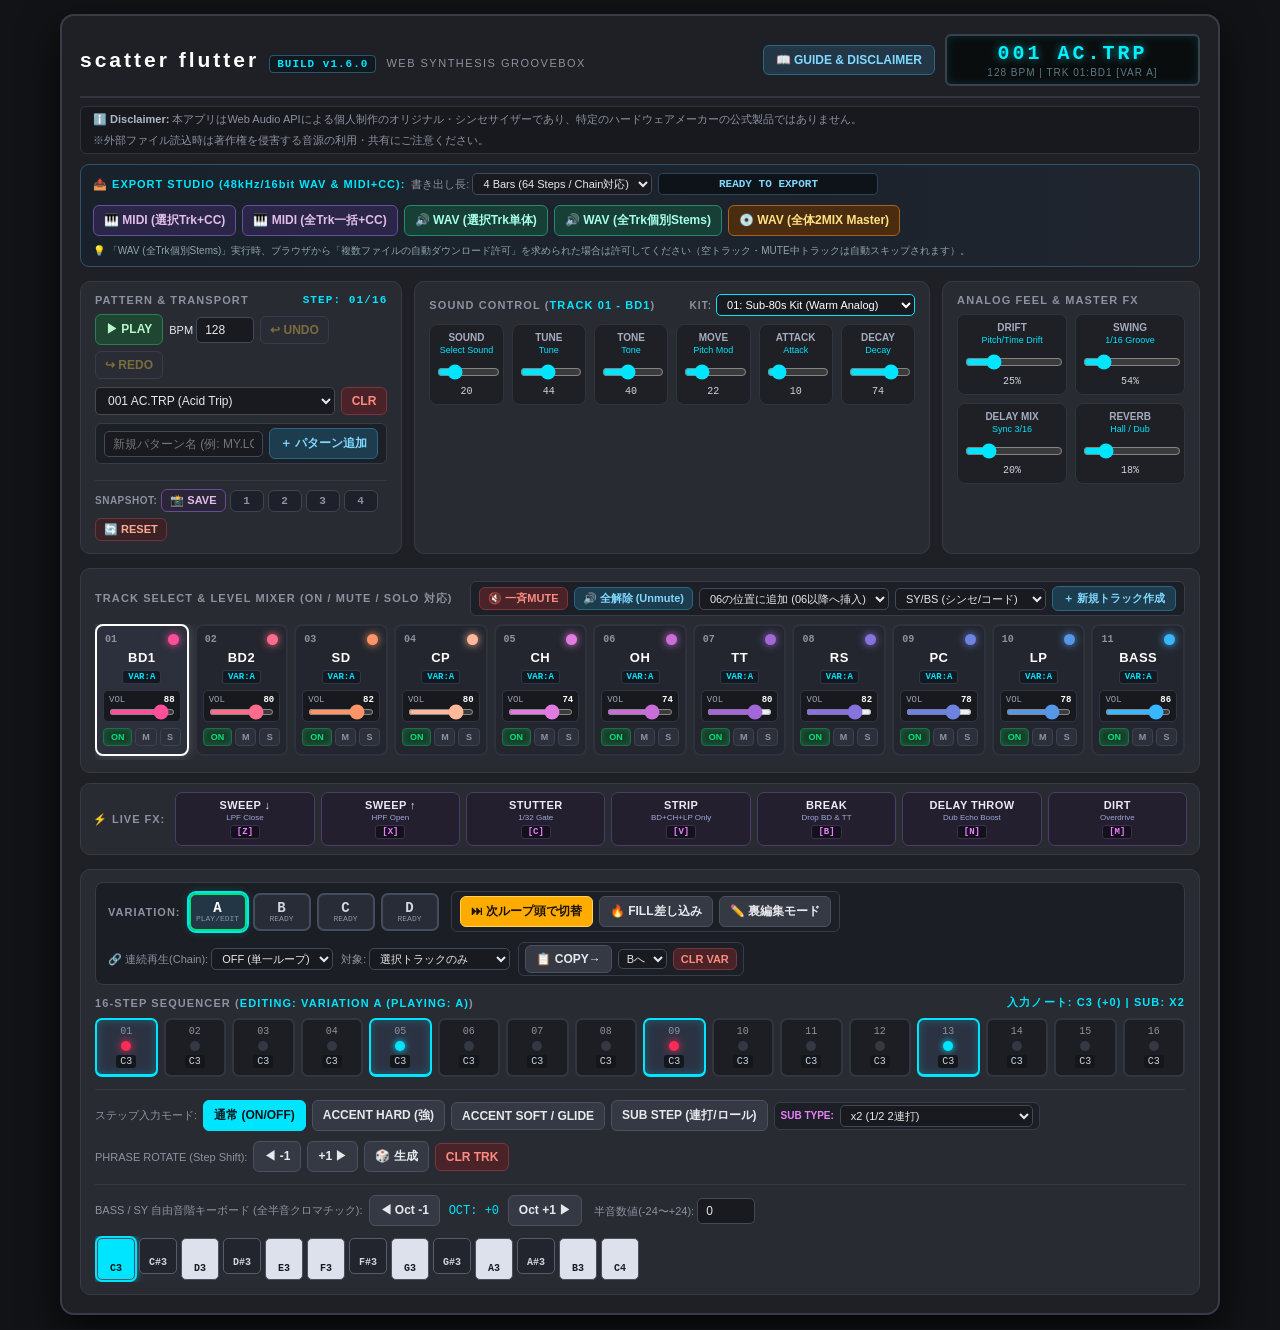
==== commit 4ac3a179: "v1.6.0:export display fix save feature" ====
--- a/app/scatter-flutter/index.html
+++ b/app/scatter-flutter/index.html
@@ -3,7 +3,7 @@
 <head>
 <meta charset="UTF-8">
 <meta name="viewport" content="width=device-width, initial-scale=1.0">
-<title>scatter flutter - Web Groovebox</title>
+<title>scatter flutter - Web Synthesis Groovebox</title>
 <style>
   :root {
     --bg-dark: #121316;
@@ -33,7 +33,7 @@
   }
   .header {
     display: flex; justify-content: space-between; align-items: center;
-    border-bottom: 2px solid #323640; padding-bottom: 10px; margin-bottom: 12px;
+    border-bottom: 2px solid #323640; padding-bottom: 10px; margin-bottom: 8px;
     flex-wrap: wrap; gap: 12px;
   }
   .brand { display: flex; align-items: baseline; gap: 10px; flex-wrap: wrap; }
@@ -48,12 +48,6 @@
   }
   .ver-badge:hover { background: #182b3a; box-shadow: 0 0 8px rgba(0,229,255,0.4); }
   .brand span.sub-tag { font-size: 11px; color: var(--text-dim); letter-spacing: 1.5px; }
-  .disclaimer-banner {
-    width: 100%; background: #15181e; border: 1px solid #2d3340; border-radius: 7px;
-    padding: 6px 12px; margin-bottom: 12px; font-size: 11px; color: #9aa3b5;
-    display: flex; justify-content: space-between; align-items: center; flex-wrap: wrap; gap: 8px;
-  }
-  .disclaimer-banner strong { color: #80d8ff; }
 
   .header-right { display: flex; align-items: center; gap: 10px; flex-wrap: wrap; }
   .btn-manual {
@@ -63,7 +57,7 @@
   .btn-manual:hover { background: #2c475c; }
   .display-box {
     background: #0a0d0e; border: 2px solid #3b424c; border-radius: 6px;
-    padding: 6px 16px; min-width: 240px; text-align: center;
+    padding: 6px 16px; min-width: 255px; text-align: center;
     box-shadow: inset 0 0 10px rgba(0,229,255,0.15);
   }
   .lcd-text {
@@ -71,6 +65,14 @@
     color: #00f0ff; letter-spacing: 3px; text-shadow: 0 0 8px rgba(0,240,255,0.6);
   }
   .lcd-sub { font-size: 10px; color: #5c7a84; letter-spacing: 1px; margin-top: 2px; }
+
+  /* Disclaimer Banner */
+  .disclaimer-banner {
+    background: #17191e; border: 1px solid #2e333d; border-radius: 6px;
+    padding: 5px 12px; margin-bottom: 10px; font-size: 11px; color: #8c92a0;
+    display: flex; justify-content: space-between; align-items: center; flex-wrap: wrap; gap: 6px;
+  }
+  .disclaimer-banner strong { color: #b0b8c8; }
 
   /* Export Studio Bar */
   .export-bar {
@@ -82,11 +84,32 @@
   }
   .export-group { display: flex; gap: 6px; align-items: center; flex-wrap: wrap; }
   .btn-export-midi { background: #2b2547; border-color: #654ea3; color: #e1bee7; }
-  .btn-export-midi:hover { background: #3b3263; }
+  .btn-export-midi:hover:not(:disabled) { background: #3b3263; }
   .btn-export-wav { background: #173f35; border-color: #26896d; color: #a7ffeb; }
-  .btn-export-wav:hover { background: #1f5447; }
+  .btn-export-wav:hover:not(:disabled) { background: #1f5447; }
   .btn-export-master { background: #4a2c11; border-color: #a66321; color: #ffe082; font-weight: 800; }
-  .btn-export-master:hover { background: #613915; }
+  .btn-export-master:hover:not(:disabled) { background: #613915; }
+  .export-status-pill {
+    font-family: 'Courier New', monospace; font-size: 11px; font-weight: 700;
+    padding: 4px 10px; border-radius: 5px; background: #0d1318;
+    border: 1px solid #2b4558; color: #80d8ff; min-width: 220px; text-align: center;
+  }
+  .export-status-pill.busy {
+    background: #332400; border-color: var(--led-amber); color: #ffe082;
+    box-shadow: 0 0 10px rgba(255, 171, 0, 0.35);
+  }
+  .export-status-pill.done {
+    background: #0b2e1c; border-color: var(--led-green); color: #b9f6ca;
+    box-shadow: 0 0 10px rgba(0, 230, 118, 0.35);
+  }
+  .export-status-pill.error {
+    background: #3b1119; border-color: var(--led-red); color: #ff8a80;
+    box-shadow: 0 0 10px rgba(255, 42, 85, 0.45);
+  }
+  .export-note {
+    width: 100%; font-size: 10px; color: #90a4ae; margin-top: -2px;
+    display: flex; justify-content: space-between; align-items: center; flex-wrap: wrap; gap: 6px;
+  }
 
   .top-row {
     display: grid; grid-template-columns: 1.25fr 2fr 1fr; gap: 12px; margin-bottom: 14px;
@@ -201,46 +224,71 @@
     box-shadow: 0 0 7px var(--led-amber);
   }
 
-  /* LIVE PERFORMANCE FX Bar */
+  /* LIVE FX (Momentary Performance Pads) */
   .live-fx-bar {
-    display: flex; justify-content: space-between; align-items: center;
-    flex-wrap: wrap; gap: 8px;
     background: var(--panel);
-    border: 1px solid #363a45; border-radius: 10px;
-    padding: 10px 14px; margin-bottom: 14px;
+    border: 1px solid #363a45;
+    border-radius: 10px;
+    padding: 8px 12px;
+    margin-bottom: 14px;
+    display: flex;
+    align-items: center;
+    justify-content: space-between;
+    gap: 10px;
+    flex-wrap: wrap;
   }
   .live-fx-title {
-    font-size: 11px; font-weight: 700; color: var(--text-dim); letter-spacing: 1.1px;
-    display: flex; align-items: center; gap: 6px; white-space: nowrap;
-  }
-  .live-fx-btns {
-    display: grid; grid-template-columns: repeat(7, 1fr); gap: 6px; flex: 1; min-width: 560px;
-  }
-  @media (max-width: 820px) {
-    .live-fx-btns { grid-template-columns: repeat(4, 1fr); min-width: 100%; }
+    font-size: 11px;
+    font-weight: 800;
+    color: var(--text-dim);
+    letter-spacing: 1px;
+    display: flex;
+    align-items: center;
+    gap: 6px;
+    white-space: nowrap;
+  }
+  .live-fx-grid {
+    display: grid;
+    grid-template-columns: repeat(7, 1fr);
+    gap: 6px;
+    flex: 1;
+    min-width: 560px;
+  }
+  @media (max-width: 780px) {
+    .live-fx-grid { grid-template-columns: repeat(4, 1fr); min-width: 100%; }
   }
   .fx-pad {
-    background: #252232; border: 1.5px solid #4a4166; border-radius: 7px;
-    padding: 6px 4px; color: #e2dcf0; font-size: 11px; font-weight: 800;
-    display: flex; flex-direction: column; align-items: center; justify-content: center;
-    gap: 2px; cursor: pointer; transition: 0.06s; position: relative;
-    touch-action: none;
-  }
-  .fx-pad:hover { background: #312c42; border-color: #6b5d94; }
+    background: #231f2e;
+    border: 1.5px solid #4a3e66;
+    border-radius: 7px;
+    padding: 6px 4px;
+    display: flex;
+    flex-direction: column;
+    align-items: center;
+    justify-content: center;
+    gap: 2px;
+    cursor: pointer;
+    transition: 0.06s;
+    user-select: none;
+    -webkit-user-select: none;
+  }
+  .fx-pad:hover { border-color: #7c68ab; background: #2c263b; }
+  .fx-pad .fx-name { font-size: 11px; font-weight: 800; color: #ede7f6; letter-spacing: 0.4px; }
+  .fx-pad .fx-desc { font-size: 8px; color: #9fa8da; }
   .fx-pad .fx-key {
-    font-family: monospace; font-size: 9px; font-weight: 700;
-    color: #b39ddb; background: #15121e; padding: 1px 5px; border-radius: 3px;
-    border: 1px solid #352e4a; pointer-events: none;
-  }
-  .fx-pad span { pointer-events: none; }
+    font-size: 9px; font-family: monospace; font-weight: bold;
+    color: #ea80fc; background: #14101c; padding: 1px 6px;
+    border-radius: 3px; border: 1px solid #3c2f54; margin-top: 1px;
+  }
   .fx-pad.active {
-    background: var(--led-purple); color: #fff; border-color: #ff80ab;
-    box-shadow: 0 0 14px rgba(213, 0, 249, 0.7);
+    background: #d500f9;
+    border-color: #fff;
+    box-shadow: 0 0 14px rgba(213, 0, 249, 0.8);
     transform: translateY(1px);
   }
-  .fx-pad.active .fx-key {
-    background: #380046; color: #fff; border-color: #ea80fc;
-  }
+  .fx-pad.active .fx-name,
+  .fx-pad.active .fx-desc { color: #fff; }
+  .fx-pad.active .fx-key { background: #2a0033; color: #fff; border-color: #ff80ab; }
 
   /* VARIATION A / B / C / D Bar */
   .variation-bar {
@@ -361,6 +409,56 @@
     background: var(--accent); color: #041216;
   }
 
+  /* Snapshot & Reset Bar */
+  .snapshot-bar {
+    display: flex; align-items: center; justify-content: space-between;
+    gap: 6px; margin-top: 8px; padding-top: 8px; border-top: 1px solid #343844;
+    flex-wrap: wrap;
+  }
+  .snap-group { display: flex; align-items: center; gap: 4px; flex-wrap: wrap; }
+  .btn-snap-mode {
+    background: #2b253a; border-color: #6a4c93; color: #e1bee7;
+    padding: 4px 8px; font-size: 11px; font-weight: 800;
+  }
+  .btn-snap-mode.save-active {
+    background: var(--led-red); color: #fff; border-color: #ff8a80;
+    box-shadow: 0 0 10px var(--led-red);
+  }
+  .btn-snap-slot {
+    min-width: 34px; padding: 4px 7px; font-size: 11px; font-family: monospace;
+    font-weight: 800; background: #1e2129; border: 1px solid #3e4454; color: #8c92a0;
+    position: relative;
+  }
+  .btn-snap-slot.has-data {
+    background: #1a333d; border-color: #287a94; color: #80e5ff;
+    box-shadow: inset 0 0 6px rgba(0, 229, 255, 0.2);
+  }
+  .btn-snap-slot.save-target:hover {
+    border-color: var(--led-red); color: #ff8a80;
+  }
+  .btn-reset-init {
+    background: #3a2226; border-color: #6e353e; color: #ffab91;
+    padding: 4px 8px; font-size: 11px;
+  }
+
+  /* Custom Confirm Modal */
+  .confirm-modal-box {
+    background: #1d2028; border: 2px solid #4e5668; border-radius: 10px;
+    width: 90%; max-width: 420px; padding: 18px 20px; color: var(--text);
+    box-shadow: 0 18px 50px rgba(0,0,0,0.9);
+  }
+  .confirm-title {
+    font-size: 14px; font-weight: 800; color: var(--led-amber);
+    margin-bottom: 8px; display: flex; align-items: center; gap: 6px;
+  }
+  .confirm-msg {
+    font-size: 12px; line-height: 1.6; color: #cfd6e3; margin-bottom: 16px;
+    white-space: pre-line;
+  }
+  .confirm-actions {
+    display: flex; justify-content: flex-end; gap: 8px;
+  }
+
   /* Manual Modal */
   .modal-overlay {
     position: fixed; top: 0; left: 0; width: 100%; height: 100%;
@@ -382,6 +480,10 @@
   .manual-body h3 { font-size: 14px; color: #ffd54f; margin-top: 18px; margin-bottom: 6px; border-left: 3px solid #ffd54f; padding-left: 8px; }
   .manual-body p, .manual-body li { font-size: 13px; line-height: 1.65; color: #c5ccd9; }
   .manual-body ul { padding-left: 20px; margin: 6px 0; }
+  .disclaimer-box {
+    background: #12151a; border: 1px solid #343b48; border-radius: 8px;
+    padding: 12px; margin-top: 16px; font-size: 12px; color: #9aa3b5;
+  }
 </style>
 </head>
 <body>
@@ -390,48 +492,70 @@
 <div class="modal-overlay" id="manualModal">
   <div class="modal-content">
     <div class="modal-header">
-      <h2>📘 scatter flutter ユーザーガイド＆免責事項</h2>
+      <h2>📘 scatter flutter 操作ガイド＆チュートリアル</h2>
       <button id="btnCloseManual" class="btn-danger">✕ 閉じる</button>
     </div>
     <div class="manual-body">
-      <h3>⚠️ 免責事項・ご利用上の注意 (Disclaimer)</h3>
+      <div class="disclaimer-box">
+        <strong>【免責事項 / Disclaimer】</strong><br>
+        本アプリケーション「scatter flutter」は、Web Audio APIを用いたリアルタイム音声合成によって構築された<strong>個人制作のオリジナルWebグルーヴボックス（非公式・独立開発アプリ）</strong>です。特定の楽器メーカーや既存のハードウェア製品の公式シミュレーター・ライセンス製品ではありません。<br>
+        また、ローカル音声・動画読み込み機能をご使用の際は、第三者の著作権を侵害するファイルの違法なアップロードや配布・共有を行わないよう十分ご注意ください。
+      </div>
+
+      <h3>1. 基本の再生とサウンドキット切替</h3>
       <ul>
-        <li><strong>非公式・オリジナルWebアプリ</strong>: 本アプリケーション「scatter flutter」は、Web Audio APIを用いて独自に開発された個人制作のブラウザ型グルーヴボックス（インスパイア・シミュレーター）です。特定の楽器メーカーや既存のハードウェア製品の公式アプリ・ライセンス品ではありません。</li>
-        <li><strong>サンプル音源読み込みに関するご注意</strong>: 端末から音声・動画ファイルを読み込む機能は、ブラウザ内（ローカル環境）での個人セッション向けに提供されています。第三者の著作権を侵害する音源の不正利用や無断配布・共有を行わないようご注意ください。</li>
-      </ul>
-      <h3>1. 基本操作とサウンドキットの切り替え</h3>
-      <ul>
-        <li>画面左上の <strong>▶ PLAY</strong> ボタン（またはスペースキー）を押すと、内蔵されているリズムパターンが再生されます。</li>
-        <li><strong>SOUND KIT切替</strong>: 中央パネル右上の「KIT」メニュー（<code>Sub-80s Kit</code> / <code>Tech-90s Kit</code> / <code>Vintage PCM Kit</code> / <code>Crunch Box Kit</code> 等）を選ぶと、全パートのシンセサイズ音色が一括で切り替わります。</li>
+        <li>画面左上の <strong>▶ PLAY</strong> ボタンを押すと、内蔵された8種類のミニマル・テクノ／ハウス系プリセットパターンが再生されます。</li>
+        <li><strong>KIT選択</strong>: 中央パネル「SOUND CONTROL」右上のプルダウンから、<code>Sub-80s Kit</code> / <code>Tech-90s Kit</code> / <code>Vintage PCM Kit</code> / <code>Crunch Box Kit</code> など7種類のオリジナル・サウンドキットを瞬時に切り替えられます。</li>
       </ul>
       <h3>2. ダイレクト・ボリュームミキサー ＆ ON / M (MUTE) / S (SOLO)</h3>
       <ul>
-        <li>下部に並ぶトラックカード（<code>BD1</code>〜<code>BASS</code>）内の <strong>VOLスライダー</strong> で、操作中のパートを切り替えずに各パートの音量を直接ミキシングできます。</li>
-        <li>カード下部の <strong>ON</strong>・<strong>M (MUTE)</strong>・<strong>S (SOLO)</strong> ボタンで、リアルタイムにパート別の消音やソロ再生（複数同時ソロ可）を行えます。</li>
+        <li>11個のトラックカード（<code>BD1</code>〜<code>BASS</code>）の中にある <strong>VOLスライダー</strong> で、選択トラックを切り替えずに直接音量バランスをミキシングできます。</li>
+        <li>各カード下部の <strong>ON</strong>・<strong>M (MUTE)</strong>・<strong>S (SOLO)</strong> ボタンで、リアルタイムにパートごとの消音（M）やソロ再生（S：複数同時ソロ対応）が可能です。上部の <strong>🔇 一斉MUTE</strong> / <strong>🔊 全解除</strong> で全体の抜き差しも行えます。</li>
       </ul>
-      <h3>3. バリエーション展開 (A / B / C / D) と FILL機能</h3>
+      <h3>3. ⚡ LIVE FX (Z〜Mキー / マウス押下中のみ効くライブエフェクト)</h3>
       <ul>
-        <li>各トラックに独立して <strong>A / B / C / D</strong> 4種類の16ステップシーケンスを保存できます。</li>
-        <li><strong>⏭ 次ループ頭で切替</strong>: 再生中にA〜Dを選択すると点滅待機となり、現在の小節が終わり次第、次の1拍目でスムーズにパターンが移行します（連続再生Chain設定中もそのまま維持されます）。</li>
-        <li><strong>🔥 FILL差し込み</strong>: 有効にしてA〜Dを押すと、その瞬間から一時的にフィルインパターンへ切り替わり、次の小節頭で自動的に元のパターンへ復帰します。</li>
+        <li>TRACK SELECTのすぐ下にある <strong>LIVE FX</strong> パネルは、ボタン（またはキーボードの <code>Z</code> <code>X</code> <code>C</code> <code>V</code> <code>B</code> <code>N</code> <code>M</code> キー）を押している間だけリアルタイムに効果が発動し、離すと瞬時に元の状態へ戻ります（複数同時押し対応）。</li>
+        <li><strong>SWEEP ↓ [Z] / SWEEP ↑ [X]</strong>: マスターフィルターを閉じる（ローパス）／開く（ハイパス）スイープ効果。</li>
+        <li><strong>STUTTER [C]</strong>: 押している間だけ1/32の高速ゲート（スタッター）をかけます。</li>
+        <li><strong>STRIP [V]</strong>: キック（<code>BD1</code>/<code>BD2</code>）、クローズドハット（<code>CH</code>）、テクスチャー（<code>LP</code>）のみを残し、他のパートを一時カットします。</li>
+        <li><strong>BREAK [B]</strong>: キック（<code>BD1</code>/<code>BD2</code>）とタム（<code>TT</code>）を抜いて即座にブレイクを作ります。</li>
+        <li><strong>DELAY THROW [N] / DIRT [M]</strong>: 押している間だけディレイのフィードバック＆センド量、またはマスターのオーバードライブ（歪み）を強力にブーストします。</li>
       </ul>
-      <h3>4. ⚡ LIVE FX（キーボード＆マウスホールド演奏）</h3>
+      <h3>4. バリエーション (A / B / C / D) と FILLイン</h3>
       <ul>
-        <li>TRACK SELECTのすぐ下に配置された7つのパッドは、<strong>押している間だけ効く（モーメンタリー動作）ライブ用エフェクター</strong>です。PCキーボードの <code>Z</code> <code>X</code> <code>C</code> <code>V</code> <code>B</code> <code>N</code> <code>M</code> キーにも対応しており、VARIATION連続再生（Chain）中や複数キー同時押しでも常時機能します。</li>
-        <li><strong>SWEEP ↓ [Z] / SWEEP ↑ [X]</strong>: マスターフィルターを閉じてこもらせる（ローパス・スイープ）／開いて低域を削る（ハイパス・スイープ）効果をかけます（両方同時押しでバンドパスフィルター効果になります）。</li>
-        <li><strong>STUTTER [C]</strong>: 押している間だけテンポ同期の1/32高速スライスゲートをかけます。</li>
-        <li><strong>STRIP [V]</strong>: キック（<code>BD1/BD2</code>）、クローズドハット（<code>CH</code>）、テクスチャー（<code>LP</code>）だけを残し、他のパートを一時的にカットします。</li>
-        <li><strong>BREAK [B]</strong>: 押している間だけキック（<code>BD1/BD2</code>）とタム（<code>TT</code>）を抜いてブレイクを作ります。</li>
-        <li><strong>DELAY THROW [N] / DIRT [M]</strong>: 押している間だけディレイのセンド＆フィードバックを強めて飛ばす／マスターのオーバードライブ歪みを強めます。</li>
+        <li>各トラックに <strong>A / B / C / D</strong> の4種類の16ステップパターンを記憶できます。</li>
+        <li><strong>⏭ 次ループ頭で切替</strong>: 再生中にA〜Dを押すと点滅して待機し、現在の16ステップが最後まで再生された次の1拍目でスムーズに切り替わります。</li>
+        <li><strong>🔥 FILL差し込み</strong>: 有効にしてA〜D（特にDにはフィルインが初期設定されています）を押すと、即座におかず（FILL）に切り替わり、小節の終わりで元のバリエーションへ自動復帰します。</li>
       </ul>
       <h3>5. ローカル音源・動画ファイル (.wav / .mp3 / .mp4) の読み込み</h3>
       <ul>
         <li>トラック6〜10（<code>OH</code>, <code>TT</code>, <code>RS</code>, <code>PC</code>, <code>LP</code>）などを選択すると、SOUND CONTROL右上に <strong>📂 音源/動画読込 (WAV/MP3/MP4)</strong> ボタンが表示されます。お使いの端末内のオーディオや動画ファイル（音声トラックを自動抽出）をロードしてシーケンサー上で演奏できます。</li>
+        <li>※<strong>ご注意</strong>: 読み込んだ音源ファイル自体は保存されません。再度開いたときは読み込み直してください。</li>
       </ul>
       <h3>6. MIDI（ノート＋全CC）＆ WAV（個別Stems / 2MIX）書き出し</h3>
       <ul>
         <li>上部の <strong>📤 EXPORT STUDIO</strong> から、制作したパターンのMIDIファイル（サブステップ展開＆全ノブCC情報付き）や、48kHz/16bitの高音質WAVファイルをワンクリックでダウンロードできます。</li>
+        <li><strong>進捗・完了表示の保持</strong>: 書き出し中は右上のメインLCDおよびEXPORTバー内のステータスピルに進捗（例: <code>STEM 2/6</code> や <code>MIXING 2MIX</code>）が表示され続け、完了・エラー表示は次の操作を行うまで（最低10秒間）保持されます。</li>
+        <li><strong>複数ファイルのダウンロード許可について</strong>: <code>WAV (全Trk個別Stems)</code> では有効なトラック分のWAVファイルを約650ms間隔で順番に保存します。ブラウザ側で「複数ファイルのダウンロードを許可しますか？」という確認バーが出た場合は「許可」を選択してください（ノートが1つもない空トラックやミュート中のトラックは自動スキップされ、完了時に <code>STEMS DONE! (6 FILES / 5 SKIP)</code> のように内訳が表示されます）。</li>
       </ul>
+      <h3>7. 自動保存（オートセーブ）／スナップショット／初期化リセット</h3>
+      <ul>
+        <li><strong>自動保存（Auto-Save）</strong>: ステップ入力、音色ノブ、KIT選択、BPM、マスターノブ（DRIFT / SWING / DELAY / REVERB）、Undo/Redoなどの操作を行うたびに、ブラウザの <code>localStorage</code> へ全状態が自動保存され、次回ページを開き直した際にも前回の続きから再開できます。</li>
+        <li><strong>スナップショット（SNAPSHOT 1〜4）</strong>: 左上「PATTERN &amp; TRANSPORT」内の <strong>📸 SAVE</strong> ボタンを押して点灯させた状態でスロット <code>1</code>〜<code>4</code> を押すと、気に入った状態を最大4つまで手動キープできます（通常時に <code>1</code>〜<code>4</code> を押すと即座に呼び出します）。</li>
+        <li><strong>初期化（RESET）</strong>: <strong>🔄 RESET</strong> ボタンを押して確認ダイアログで実行すると、自動保存データを消去して工場出荷時のデモパターン状態へ戻します（※あなたが保存したスナップショット1〜4の作品データは消えずにそのまま残ります）。</li>
+      </ul>
+    </div>
+  </div>
+</div>
+
+<!-- CONFIRMATION MODAL (for Snapshot Overwrite & Factory Reset) -->
+<div class="modal-overlay" id="confirmModal">
+  <div class="confirm-modal-box">
+    <div class="confirm-title" id="confirmModalTitle">⚠️ 確認</div>
+    <div class="confirm-msg" id="confirmModalMsg"></div>
+    <div class="confirm-actions">
+      <button id="btnConfirmCancel">キャンセル</button>
+      <button id="btnConfirmOk" class="btn-danger">OK (実行)</button>
     </div>
   </div>
 </div>
@@ -441,7 +565,7 @@
   <div class="header">
     <div class="brand">
       <h1>scatter flutter</h1>
-      <div class="ver-badge" id="verBadge" title="クリックでビルド表示を切替">BUILD v1.5.3</div>
+      <div class="ver-badge" id="verBadge" title="クリックでビルド表示を切替">BUILD v1.6.0</div>
       <span class="sub-tag">WEB SYNTHESIS GROOVEBOX</span>
     </div>
     <div class="header-right">
@@ -471,13 +595,17 @@
           <option value="4" selected>4 Bars (64 Steps / Chain対応)</option>
         </select>
       </label>
+      <div id="exportStatusPill" class="export-status-pill" title="書き出しの進行状況・完了件数・エラー詳細を表示します">READY TO EXPORT</div>
     </div>
     <div class="export-group">
       <button id="btnExportTrackMidi" class="btn-export-midi" title="選択中トラックのノート・サブステップ・各ノブのCC情報を含むMIDIファイルを出力">🎹 MIDI (選択Trk+CC)</button>
       <button id="btnExportAllMidi" class="btn-export-midi" title="全トラック分のマルチトラックMIDI(SMF Format 1, ノート&全CC付き)を一括出力">🎹 MIDI (全Trk一括+CC)</button>
       <button id="btnExportTrackWav" class="btn-export-wav" title="選択中トラックのソロWAV(48kHz/16bit)を高速レンダリング出力">🔊 WAV (選択Trk単体)</button>
-      <button id="btnExportAllStemsWav" class="btn-export-wav" title="有効な全トラックの個別WAVファイル(パラアウトStems)を連続出力">🔊 WAV (全Trk個別Stems)</button>
+      <button id="btnExportAllStemsWav" class="btn-export-wav" title="有効な全トラックの個別WAVファイル(パラアウトStems)を順番に出力">🔊 WAV (全Trk個別Stems)</button>
       <button id="btnExportMasterWav" class="btn-export-master" title="全体の2MIXマスターWAV(エフェクト込み・48kHz/16bit Stereo)を出力">💿 WAV (全体2MIX Master)</button>
+    </div>
+    <div class="export-note">
+      <span>💡 「WAV (全Trk個別Stems)」実行時、ブラウザから「複数ファイルの自動ダウンロード許可」を求められた場合は許可してください（空トラック・MUTE中トラックは自動スキップされます）。</span>
     </div>
   </div>
 
@@ -505,8 +633,20 @@
         </div>
 
         <div class="inline-form">
-          <input type="text" id="newPtnName" placeholder="新規パターン名 (例: MY.MCR)" style="flex:1; min-width:105px;">
+          <input type="text" id="newPtnName" placeholder="新規パターン名 (例: MY.LOOP)" style="flex:1; min-width:105px;">
           <button id="btnSaveNewPtn" class="btn-accent">＋ パターン追加</button>
+        </div>
+
+        <div class="snapshot-bar">
+          <div class="snap-group">
+            <span style="font-size:10px; font-weight:800; color:var(--text-dim); letter-spacing:0.5px;">SNAPSHOT:</span>
+            <button id="btnSnapSaveMode" class="btn-snap-mode" title="押して点灯させてからスロット1〜4をクリックすると現在の全状態を保存します">📸 SAVE</button>
+            <button class="btn-snap-slot" data-slot="0" title="Slot 1: 通常クリックで呼出 / SAVE点灯時は保存">1</button>
+            <button class="btn-snap-slot" data-slot="1" title="Slot 2: 通常クリックで呼出 / SAVE点灯時は保存">2</button>
+            <button class="btn-snap-slot" data-slot="2" title="Slot 3: 通常クリックで呼出 / SAVE点灯時は保存">3</button>
+            <button class="btn-snap-slot" data-slot="3" title="Slot 4: 通常クリックで呼出 / SAVE点灯時は保存">4</button>
+          </div>
+          <button id="btnFactoryReset" class="btn-reset-init" title="自動保存データを削除して工場出荷時の初期状態に戻します（スナップショット1〜4は保持されます）">🔄 RESET</button>
         </div>
       </div>
     </div>
@@ -524,12 +664,12 @@
               <option value="lmd">03: Vintage PCM Kit (Crisp Drum)</option>
               <option value="dxm">04: Crunch Box Kit (Retro Beat)</option>
               <option value="ragga">05: Island Rim Kit (Dancehall)</option>
-              <option value="modular">06: Modular Lab Kit (FM/Perc)</option>
+              <option value="modular">06: Modular Lab Kit (FM / Glitch)</option>
               <option value="dub">07: Deep Dub Kit (Warm Chord)</option>
             </select>
           </label>
           <span id="wavUploadArea" style="display:none;">
-            <label class="btn-accent" style="padding:3px 8px; border-radius:4px; cursor:pointer; font-size:11px;" title="※著作権を侵害しないオーディオ/動画ファイルをご使用ください（ブラウザ内でのみ処理されます）">
+            <label class="btn-accent" style="padding:3px 8px; border-radius:4px; cursor:pointer; font-size:11px;" title="ご自身のローカル音声/動画ファイルを読み込みます（※著作権侵害ファイルの利用にご注意ください）">
               📂 音源/動画読込 (WAV/MP3/MP4)
               <input type="file" id="wavFileInput" accept="audio/*,video/*,.wav,.mp3,.mp4,.m4a,.ogg" style="display:none;">
             </label>
@@ -572,12 +712,12 @@
   </div>
 
   <!-- TRACK SELECTOR & DIRECT LEVEL MIXER BAR -->
-  <div class="section-box" style="margin-bottom: 14px;">
+  <div class="section-box" style="margin-bottom: 10px;">
     <div class="section-title">
-      <span>TRACK SELECT & LEVEL MIXER (ON / M: MUTE / S: SOLO 併用可)</span>
+      <span>TRACK SELECT & LEVEL MIXER (ON / MUTE / SOLO 対応)</span>
       <div class="inline-form">
-        <button id="btnAllMute" class="btn-danger" style="padding:4px 8px; font-size:11px;" title="全トラックを一斉にMUTEします">🔇 一斉MUTE</button>
-        <button id="btnAllUnmute" class="btn-accent" style="padding:4px 8px; font-size:11px;" title="全トラックのMUTE/SOLOを一括解除します">🔊 全解除 (Unmute)</button>
+        <button id="btnAllMute" class="btn-danger" style="padding:3px 8px; font-size:11px;" title="全トラックを一斉にMUTEします">🔇 一斉MUTE</button>
+        <button id="btnAllUnmute" class="btn-accent" style="padding:3px 8px; font-size:11px;" title="全トラックのMUTE/SOLOを解除します">🔊 全解除 (Unmute)</button>
         <select id="insertPosSelect" style="padding:3px 6px; font-size:11px;">
           <option value="after05">06の位置に追加 (06以降へ挿入)</option>
           <option value="end">末尾に追加 (12以降へ追加)</option>
@@ -597,39 +737,46 @@
     <div class="tracks-container" id="tracksBar"></div>
   </div>
 
-  <!-- LIVE PERFORMANCE FX BAR -->
+  <!-- LIVE PERFORMANCE FX BAR (MOMENTARY HOLD) -->
   <div class="live-fx-bar">
     <div class="live-fx-title">
       <span>⚡ LIVE FX:</span>
     </div>
-    <div class="live-fx-btns">
-      <div class="fx-pad" data-fx="sweepDown" title="押している間フィルターを閉じるローパススイープ (Key: Z)">
-        <span>SWEEP ↓</span>
-        <span class="fx-key">[Z] LPF</span>
+    <div class="live-fx-grid">
+      <div class="fx-pad" data-fx="sweepDown" data-key="z" title="押している間だけローパスフィルターを閉じます (Key: Z)">
+        <span class="fx-name">SWEEP ↓</span>
+        <span class="fx-desc">LPF Close</span>
+        <span class="fx-key">[Z]</span>
       </div>
-      <div class="fx-pad" data-fx="sweepUp" title="押している間フィルターを開くハイパススイープ (Key: X)">
-        <span>SWEEP ↑</span>
-        <span class="fx-key">[X] HPF</span>
+      <div class="fx-pad" data-fx="sweepUp" data-key="x" title="押している間だけハイパスフィルターを開きます (Key: X)">
+        <span class="fx-name">SWEEP ↑</span>
+        <span class="fx-desc">HPF Open</span>
+        <span class="fx-key">[X]</span>
       </div>
-      <div class="fx-pad" data-fx="stutter" title="押している間だけ1/32で高速ゲートをかけます (Key: C)">
-        <span>STUTTER</span>
-        <span class="fx-key">[C] 1/32 GATE</span>
+      <div class="fx-pad" data-fx="stutter" data-key="c" title="押している間だけ1/32でゲートをかけます (Key: C)">
+        <span class="fx-name">STUTTER</span>
+        <span class="fx-desc">1/32 Gate</span>
+        <span class="fx-key">[C]</span>
       </div>
-      <div class="fx-pad" data-fx="strip" title="押している間キック・クローズドハット・テクスチャー(LP)だけ残します (Key: V)">
-        <span>STRIP</span>
-        <span class="fx-key">[V] BD/CH/LP</span>
+      <div class="fx-pad" data-fx="strip" data-key="v" title="押している間だけキック(BD1/BD2)、ハット(CH)、テクスチャー(LP)のみ残します (Key: V)">
+        <span class="fx-name">STRIP</span>
+        <span class="fx-desc">BD+CH+LP Only</span>
+        <span class="fx-key">[V]</span>
       </div>
-      <div class="fx-pad" data-fx="break" title="押している間キック(BD1/BD2)とタム(TT)を抜きます (Key: B)">
-        <span>BREAK</span>
-        <span class="fx-key">[B] NO BD/TT</span>
+      <div class="fx-pad" data-fx="break" data-key="b" title="押している間だけキック(BD1/BD2)とタム(TT)を抜きます (Key: B)">
+        <span class="fx-name">BREAK</span>
+        <span class="fx-desc">Drop BD & TT</span>
+        <span class="fx-key">[B]</span>
       </div>
-      <div class="fx-pad" data-fx="delayThrow" title="押している間だけディレイセンドとフィードバックを強めます (Key: N)">
-        <span>DELAY THROW</span>
-        <span class="fx-key">[N] DUB SEND</span>
+      <div class="fx-pad" data-fx="delayThrow" data-key="n" title="押している間だけディレイのセンド＆フィードバックを強めます (Key: N)">
+        <span class="fx-name">DELAY THROW</span>
+        <span class="fx-desc">Dub Echo Boost</span>
+        <span class="fx-key">[N]</span>
       </div>
-      <div class="fx-pad" data-fx="dirt" title="押している間だけマスタードライブ(歪み)を強めます (Key: M)">
-        <span>DIRT</span>
-        <span class="fx-key">[M] OVERDRIVE</span>
+      <div class="fx-pad" data-fx="dirt" data-key="m" title="押している間だけマスターのドライブ(歪み)を強めます (Key: M)">
+        <span class="fx-name">DIRT</span>
+        <span class="fx-desc">Overdrive</span>
+        <span class="fx-key">[M]</span>
       </div>
     </div>
   </div>
@@ -737,11 +884,22 @@
 const VAR_NAMES = ['A', 'B', 'C', 'D'];
 
 const VERSION_LIST = [
-  { badge: 'BUILD v1.5.3', lcd: 'VER 1.5.3', desc: 'APP BUILD VERSION' },
+  { badge: 'BUILD v1.6.0', lcd: 'VER 1.6.0', desc: 'APP BUILD VERSION' },
   { badge: 'SYNTH v2.0',   lcd: 'ENG 2.0.0', desc: 'WEB AUDIO ENGINE' },
   { badge: 'BANKS v1.1',   lcd: 'BNK 1.1.0', desc: 'FACTORY SOUND BANK' }
 ];
 let currentVerIdx = 0;
+
+const STORAGE_KEY_AUTOSAVE = 'scatter_flutter_autosave_v1';
+const STORAGE_KEY_SNAPSHOTS = 'scatter_flutter_snapshots_v1';
+const STORAGE_DATA_VERSION = 1;
+
+const DEFAULT_MASTER_KNOBS = {
+  feel: 25,
+  swing: 54,
+  delay: 20,
+  reverb: 18
+};
 
 const DEFAULT_TRACK_SPECS = [
   { id: 'BD1',  name: 'BD1',  color: '#ff4f9a', type: 'BD',   knobs: ['Select Sound','Tune','Tone','Pitch Mod','Attack','Decay','Level'] },
@@ -761,7 +919,7 @@
 
 const SOUND_KITS = {
   '8x8': {
-    name: 'Sub-80s Kit',
+    name: 'Sub-80s Kit (Warm Analog)',
     character: { bdClick: 0.2, sdBody: 190, hhFreq: 6200, ttBase: 115, rsFreq: 1650, pcFm: 1.414, bassQ: 7 },
     params: {
       BD1:  [20, 44, 40, 22, 10, 74, 88],
@@ -778,7 +936,7 @@
     }
   },
   '9x9': {
-    name: 'Tech-90s Kit',
+    name: 'Tech-90s Kit (Punchy Club)',
     character: { bdClick: 0.85, sdBody: 235, hhFreq: 4800, ttBase: 140, rsFreq: 1950, pcFm: 1.65, bassQ: 11 },
     params: {
       BD1:  [80, 54, 82, 65, 25, 52, 90],
@@ -795,7 +953,7 @@
     }
   },
   'lmd': {
-    name: 'Vintage PCM Kit',
+    name: 'Vintage PCM Kit (Crisp Drum)',
     character: { bdClick: 0.55, sdBody: 210, hhFreq: 5400, ttBase: 130, rsFreq: 1450, pcFm: 1.25, bassQ: 5 },
     params: {
       BD1:  [55, 48, 60, 38, 15, 42, 86],
@@ -812,7 +970,7 @@
     }
   },
   'dxm': {
-    name: 'Crunch Box Kit',
+    name: 'Crunch Box Kit (Retro Beat)',
     character: { bdClick: 0.95, sdBody: 250, hhFreq: 4500, ttBase: 150, rsFreq: 2100, pcFm: 1.85, bassQ: 9 },
     params: {
       BD1:  [90, 42, 88, 70, 30, 40, 90],
@@ -829,7 +987,7 @@
     }
   },
   'ragga': {
-    name: 'Island Rim Kit',
+    name: 'Island Rim Kit (Dancehall)',
     character: { bdClick: 0.4, sdBody: 280, hhFreq: 6800, ttBase: 165, rsFreq: 2350, pcFm: 2.1, bassQ: 4 },
     params: {
       BD1:  [40, 40, 52, 45, 12, 68, 92],
@@ -846,7 +1004,7 @@
     }
   },
   'modular': {
-    name: 'Modular Lab Kit',
+    name: 'Modular Lab Kit (FM / Glitch)',
     character: { bdClick: 0.7, sdBody: 310, hhFreq: 7500, ttBase: 190, rsFreq: 2600, pcFm: 2.73, bassQ: 14 },
     params: {
       BD1:  [65, 58, 90, 80, 20, 46, 88],
@@ -863,7 +1021,7 @@
     }
   },
   'dub': {
-    name: 'Deep Dub Kit',
+    name: 'Deep Dub Kit (Warm Chord)',
     character: { bdClick: 0.15, sdBody: 175, hhFreq: 5200, ttBase: 105, rsFreq: 1400, pcFm: 1.33, bassQ: 5 },
     params: {
       BD1:  [15, 38, 30, 18,  8, 78, 90],
@@ -882,6 +1040,17 @@
 };
 
 let currentKitId = '8x8';
+
+// --- LIVE FX State ---
+const liveFxState = {
+  sweepDown: false,
+  sweepUp: false,
+  stutter: false,
+  strip: false,
+  break: false,
+  delayThrow: false,
+  dirt: false
+};
 
 function createEmptySteps() {
   return Array.from({ length: 16 }, () => ({ on: false, acc: 0, note: 0, sub: 0 }));
@@ -911,13 +1080,13 @@
 function buildPresetPatterns() {
   const presets = [
     { name: '001 AC.TRP (Acid Trip)', bpm: 130, genre: 'acid' },
-    { name: '002 K.PULSE (Hypno Pulse)', bpm: 127, genre: 'minimal' },
+    { name: '002 K.PULSE (Kinetic Pulse)', bpm: 127, genre: 'minimal' },
     { name: '003 DB.CHRD (Dub Chord)', bpm: 124, genre: 'dub' },
-    { name: '004 M.GROOV (Micro House)', bpm: 125, genre: 'house' },
-    { name: '005 FLW.MOD (Flow State)', bpm: 128, genre: 'flow' },
-    { name: '006 SFT.TEK (Softic Deep)', bpm: 126, genre: 'softic' },
-    { name: '007 SCL.SUB (Social Sub)', bpm: 129, genre: 'social' },
-    { name: '008 VLT.134 (Berlin Vault)', bpm: 134, genre: 'tresor' }
+    { name: '004 M.GROOV (Micro Groove)', bpm: 125, genre: 'house' },
+    { name: '005 FLW.MOD (Flow Mod)', bpm: 128, genre: 'flow' },
+    { name: '006 SFT.TEK (Soft Tek)', bpm: 126, genre: 'softic' },
+    { name: '007 SCL.SUB (Scale Sub)', bpm: 129, genre: 'social' },
+    { name: '008 VLT.134 (Vault 134)', bpm: 134, genre: 'tresor' }
   ];
 
   return presets.map((p) => {
@@ -1039,17 +1208,6 @@
 let currentOctave = 0;
 let selectedSemitone = 0;
 
-// LIVE PERFORMANCE FX 状態管理（複数同時押し完全対応）
-const liveFxState = {
-  sweepDown: false,
-  sweepUp: false,
-  stutter: false,
-  strip: false,
-  break: false,
-  delayThrow: false,
-  dirt: false
-};
-
 function getEditingSteps(st) { return st.variations[st.editVar]; }
 function getPlayingSteps(st) { return st.variations[st.activeVar]; }
 
@@ -1059,29 +1217,25 @@
   return st.activeVar;
 }
 
-// トラックが発音可能か判定（MUTE / SOLO の共存 + LIVE FX の STRIP / BREAK の非排他重ねがけ対応）
 function isTrackAudible(ptn, trkIdx, applyLiveFx = true) {
   const st = ptn.trackStates[trkIdx];
   const spec = tracks[trkIdx];
   if (!st || !spec) return false;
 
   if (applyLiveFx) {
-    // STRIP (V): キック(BD)、クローズドハット(CH)、テクスチャー(LP)だけ残す
     if (liveFxState.strip) {
-      const keep = (spec.type === 'BD' || spec.id === 'CH' || spec.type === 'LP');
-      if (!keep) return false;
-    }
-    // BREAK (B): キック(BD)とタム(TT)を抜く
+      const keepStrip = (spec.type === 'BD' || spec.id === 'CH' || spec.type === 'LP' || spec.id === 'LP');
+      if (!keepStrip) return false;
+    }
     if (liveFxState.break) {
-      if (spec.type === 'BD' || spec.type === 'TT' || spec.id === 'TT') return false;
-    }
-  }
-
-  // MUTE が ON の場合は常に消音、SOLO がある場合は SOLO かつ非MUTEのトラックを発音
-  if (st.muted) return false;
+      const dropBreak = (spec.type === 'BD' || spec.type === 'TT' || spec.id === 'TT');
+      if (dropBreak) return false;
+    }
+  }
+
   const anySolo = ptn.trackStates.some(t => t.solo);
   if (anySolo) return Boolean(st.solo);
-  return true;
+  return !st.muted;
 }
 
 // --- UNDO / REDO 履歴管理 ---
@@ -1089,15 +1243,151 @@
 const redoStack = [];
 const MAX_HISTORY = 50;
 
-function createStateSnapshot() {
-  return JSON.stringify({
-    tracks,
-    patterns,
+function getSanitizedTracksForStorage() {
+  const defaultMap = {};
+  DEFAULT_TRACK_SPECS.forEach(s => { defaultMap[s.id] = s.name; });
+  return tracks.map((t, idx) => {
+    const copy = JSON.parse(JSON.stringify(t));
+    if (customSamples[idx] || (defaultMap[copy.id] && copy.name !== defaultMap[copy.id])) {
+      if (defaultMap[copy.id]) {
+        copy.name = defaultMap[copy.id];
+      } else {
+        copy.name = `${copy.type || 'TRK'}+`;
+      }
+    }
+    return copy;
+  });
+}
+
+function getMasterKnobValues() {
+  return {
+    feel: Number(document.getElementById('feelKnob')?.value ?? DEFAULT_MASTER_KNOBS.feel),
+    swing: Number(document.getElementById('swingKnob')?.value ?? DEFAULT_MASTER_KNOBS.swing),
+    delay: Number(document.getElementById('delayKnob')?.value ?? DEFAULT_MASTER_KNOBS.delay),
+    reverb: Number(document.getElementById('reverbKnob')?.value ?? DEFAULT_MASTER_KNOBS.reverb)
+  };
+}
+
+function applyMasterKnobValues(masterObj) {
+  const m = masterObj || DEFAULT_MASTER_KNOBS;
+  const clamp = (val, min, max, fallback) => {
+    const n = Number(val);
+    return Number.isFinite(n) ? Math.max(min, Math.min(max, n)) : fallback;
+  };
+  const feel = clamp(m.feel, 0, 100, DEFAULT_MASTER_KNOBS.feel);
+  const swing = clamp(m.swing, 50, 75, DEFAULT_MASTER_KNOBS.swing);
+  const delay = clamp(m.delay, 0, 100, DEFAULT_MASTER_KNOBS.delay);
+  const reverb = clamp(m.reverb, 0, 100, DEFAULT_MASTER_KNOBS.reverb);
+
+  const feelEl = document.getElementById('feelKnob');
+  const swingEl = document.getElementById('swingKnob');
+  const delayEl = document.getElementById('delayKnob');
+  const reverbEl = document.getElementById('reverbKnob');
+
+  if (feelEl) feelEl.value = feel;
+  if (swingEl) swingEl.value = swing;
+  if (delayEl) delayEl.value = delay;
+  if (reverbEl) reverbEl.value = reverb;
+
+  const feelValEl = document.getElementById('feelVal');
+  const swingValEl = document.getElementById('swingVal');
+  const delayValEl = document.getElementById('delayVal');
+  const reverbValEl = document.getElementById('reverbVal');
+
+  if (feelValEl) feelValEl.textContent = `${feel}%`;
+  if (swingValEl) swingValEl.textContent = `${swing}%`;
+  if (delayValEl) delayValEl.textContent = `${delay}%`;
+  if (reverbValEl) reverbValEl.textContent = `${reverb}%`;
+
+  if (delayMixGain && !liveFxState.delayThrow) {
+    delayMixGain.gain.value = (delay / 100) * 0.6;
+  }
+  if (reverbMixGain) {
+    reverbMixGain.gain.value = (reverb / 100) * 0.6;
+  }
+}
+
+function createExtendedStateObject(sanitizeSampleNames = false) {
+  return {
+    tracks: sanitizeSampleNames ? getSanitizedTracksForStorage() : JSON.parse(JSON.stringify(tracks)),
+    patterns: JSON.parse(JSON.stringify(patterns)),
     currentPtnIdx,
     selectedTrackIdx,
     currentKitId,
-    bpm: Number(document.getElementById('bpmInput').value) || 128
+    bpm: Number(document.getElementById('bpmInput')?.value) || 128,
+    masterKnobs: getMasterKnobValues()
+  };
+}
+
+function createStateSnapshot() {
+  return JSON.stringify(createExtendedStateObject(false));
+}
+
+function isValidStateObject(data) {
+  if (!data || typeof data !== 'object') return false;
+  if (!Array.isArray(data.tracks) || data.tracks.length === 0) return false;
+  if (!Array.isArray(data.patterns) || data.patterns.length === 0) return false;
+  if (typeof data.currentPtnIdx !== 'number' || typeof data.selectedTrackIdx !== 'number') return false;
+  for (let i = 0; i < data.tracks.length; i++) {
+    const t = data.tracks[i];
+    if (!t || typeof t.id !== 'string' || typeof t.name !== 'string' || !Array.isArray(t.knobs)) return false;
+  }
+  for (let p = 0; p < data.patterns.length; p++) {
+    const pt = data.patterns[p];
+    if (!pt || typeof pt.name !== 'string' || !Array.isArray(pt.trackStates)) return false;
+    if (pt.trackStates.length !== data.tracks.length) return false;
+    for (let ti = 0; ti < pt.trackStates.length; ti++) {
+      const ts = pt.trackStates[ti];
+      if (!ts || !Array.isArray(ts.params) || ts.params.length < 7 || !Array.isArray(ts.variations) || ts.variations.length !== 4) {
+        return false;
+      }
+      for (let vi = 0; vi < 4; vi++) {
+        if (!Array.isArray(ts.variations[vi]) || ts.variations[vi].length !== 16) return false;
+      }
+    }
+  }
+  return true;
+}
+
+function sanitizeTrackNamesAgainstDefaults(trackList) {
+  const defaultMap = {};
+  DEFAULT_TRACK_SPECS.forEach(s => { defaultMap[s.id] = s.name; });
+  trackList.forEach((t, idx) => {
+    if (!customSamples[idx]) {
+      if (defaultMap[t.id]) {
+        t.name = defaultMap[t.id];
+      } else if (t.type) {
+        t.name = `${t.type}+`;
+      }
+    }
   });
+}
+
+let autoSaveTimerId = null;
+
+function saveAutoSaveNow() {
+  if (autoSaveTimerId) {
+    clearTimeout(autoSaveTimerId);
+    autoSaveTimerId = null;
+  }
+  try {
+    const payload = {
+      version: STORAGE_DATA_VERSION,
+      savedAt: new Date().toISOString(),
+      state: createExtendedStateObject(true)
+    };
+    localStorage.setItem(STORAGE_KEY_AUTOSAVE, JSON.stringify(payload));
+  } catch (err) {
+    console.error('Auto-save failed:', err);
+    showTempLCD('SAVE ERROR');
+  }
+}
+
+function scheduleAutoSave(delayMs = 600) {
+  if (autoSaveTimerId) clearTimeout(autoSaveTimerId);
+  autoSaveTimerId = setTimeout(() => {
+    saveAutoSaveNow();
+  }, delayMs);
 }
 
 function saveHistoryState() {
@@ -1105,37 +1395,284 @@
   if (undoStack.length > MAX_HISTORY) undoStack.shift();
   redoStack.length = 0;
   updateHistoryButtons();
+  scheduleAutoSave(600);
+}
+
+function applyStateObject(data, sanitizeSampleNames = false) {
+  tracks = JSON.parse(JSON.stringify(data.tracks));
+  if (sanitizeSampleNames) {
+    sanitizeTrackNamesAgainstDefaults(tracks);
+  }
+  patterns = JSON.parse(JSON.stringify(data.patterns));
+  currentPtnIdx = Math.max(0, Math.min(data.currentPtnIdx, patterns.length - 1));
+  selectedTrackIdx = Math.max(0, Math.min(data.selectedTrackIdx, tracks.length - 1));
+  if (data.currentKitId && SOUND_KITS[data.currentKitId]) {
+    currentKitId = data.currentKitId;
+  } else {
+    currentKitId = '8x8';
+  }
+  const kitSel = document.getElementById('kitSelect');
+  if (kitSel) kitSel.value = currentKitId;
+
+  const safeBpm = Number.isFinite(Number(data.bpm)) ? Math.max(60, Math.min(200, Number(data.bpm))) : 128;
+  const bpmEl = document.getElementById('bpmInput');
+  if (bpmEl) bpmEl.value = safeBpm;
+
+  applyMasterKnobValues(data.masterKnobs || DEFAULT_MASTER_KNOBS);
 }
 
 function applySnapshot(snapshotStr, statusLabel) {
-  const data = JSON.parse(snapshotStr);
-  tracks = data.tracks;
-  patterns = data.patterns;
-  currentPtnIdx = Math.min(data.currentPtnIdx, patterns.length - 1);
-  selectedTrackIdx = Math.min(data.selectedTrackIdx, tracks.length - 1);
-  if (data.currentKitId) {
-    currentKitId = data.currentKitId;
-    document.getElementById('kitSelect').value = currentKitId;
-  }
-  document.getElementById('bpmInput').value = data.bpm;
-
-  renderPatternSelect();
-  renderTracksBar();
-  renderVariationBar();
-  renderKnobs();
-  renderSteps();
-  updateLCD();
-  updateHistoryButtons();
-
-  showTempLCD(statusLabel);
-}
-
+  try {
+    const data = JSON.parse(snapshotStr);
+    if (!isValidStateObject(data)) throw new Error('Invalid state');
+    applyStateObject(data, false);
+
+    renderPatternSelect();
+    renderTracksBar();
+    renderVariationBar();
+    renderKnobs();
+    renderSteps();
+    updateLCD();
+    updateHistoryButtons();
+
+    if (statusLabel) showTempLCD(statusLabel);
+    scheduleAutoSave(400);
+  } catch (err) {
+    console.error('applySnapshot error:', err);
+    showTempLCD('LOAD ERROR');
+  }
+}
+
+function tryRestoreAutoSaveOnBoot() {
+  try {
+    const raw = localStorage.getItem(STORAGE_KEY_AUTOSAVE);
+    if (!raw) return false;
+    const parsed = JSON.parse(raw);
+    if (!parsed || parsed.version !== STORAGE_DATA_VERSION || !isValidStateObject(parsed.state)) {
+      console.warn('Invalid or outdated autosave data found; discarding and booting factory defaults.');
+      localStorage.removeItem(STORAGE_KEY_AUTOSAVE);
+      return false;
+    }
+    applyStateObject(parsed.state, true);
+    return true;
+  } catch (err) {
+    console.warn('Failed to restore autosave; booting factory defaults:', err);
+    try { localStorage.removeItem(STORAGE_KEY_AUTOSAVE); } catch (_) {}
+    return false;
+  }
+}
+
+// --- スナップショット（4スロット）& 初期化リセット管理 ---
+let snapSaveMode = false;
+let confirmCallback = null;
+
+function askUserConfirm(title, message, onConfirm) {
+  confirmCallback = onConfirm;
+  document.getElementById('confirmModalTitle').textContent = title;
+  document.getElementById('confirmModalMsg').textContent = message;
+  document.getElementById('confirmModal').classList.add('open');
+}
+
+function closeUserConfirm() {
+  document.getElementById('confirmModal').classList.remove('open');
+  confirmCallback = null;
+}
+
+document.getElementById('btnConfirmCancel').addEventListener('click', closeUserConfirm);
+document.getElementById('btnConfirmOk').addEventListener('click', () => {
+  const cb = confirmCallback;
+  closeUserConfirm();
+  if (typeof cb === 'function') cb();
+});
+document.getElementById('confirmModal').addEventListener('click', (e) => {
+  if (e.target.id === 'confirmModal') closeUserConfirm();
+});
+
+function loadSnapshotsFromStorage() {
+  try {
+    const raw = localStorage.getItem(STORAGE_KEY_SNAPSHOTS);
+    if (!raw) return [null, null, null, null];
+    const parsed = JSON.parse(raw);
+    if (!parsed || parsed.version !== STORAGE_DATA_VERSION || !Array.isArray(parsed.slots) || parsed.slots.length !== 4) {
+      return [null, null, null, null];
+    }
+    return parsed.slots.map(slot => {
+      if (!slot || slot.version !== STORAGE_DATA_VERSION || !isValidStateObject(slot.state)) return null;
+      return slot;
+    });
+  } catch (err) {
+    console.warn('Failed to read snapshots from localStorage:', err);
+    return [null, null, null, null];
+  }
+}
+
+function saveSnapshotsToStorage(slotsArray) {
+  try {
+    const payload = {
+      version: STORAGE_DATA_VERSION,
+      savedAt: new Date().toISOString(),
+      slots: slotsArray
+    };
+    localStorage.setItem(STORAGE_KEY_SNAPSHOTS, JSON.stringify(payload));
+    return true;
+  } catch (err) {
+    console.error('Failed to save snapshot:', err);
+    showTempLCD('SAVE ERROR');
+    return false;
+  }
+}
+
+function renderSnapshotButtons() {
+  const slots = loadSnapshotsFromStorage();
+  const saveBtn = document.getElementById('btnSnapSaveMode');
+  if (saveBtn) saveBtn.classList.toggle('save-active', snapSaveMode);
+
+  document.querySelectorAll('.btn-snap-slot').forEach(btn => {
+    const idx = Number(btn.dataset.slot);
+    const slotData = slots[idx];
+    const hasData = Boolean(slotData);
+    btn.classList.toggle('has-data', hasData);
+    btn.classList.toggle('save-target', snapSaveMode);
+    const timeStr = hasData && slotData.savedAt ? new Date(slotData.savedAt).toLocaleString() : 'EMPTY';
+    btn.title = `Slot ${idx + 1} (${timeStr}): 通常クリックで呼出 / SAVE点灯時は保存`;
+  });
+}
+
+function handleSnapshotSlotClick(slotIdx) {
+  const slots = loadSnapshotsFromStorage();
+  const slotNum = slotIdx + 1;
+
+  if (snapSaveMode) {
+    const performSlotSave = () => {
+      const freshSlots = loadSnapshotsFromStorage();
+      freshSlots[slotIdx] = {
+        version: STORAGE_DATA_VERSION,
+        savedAt: new Date().toISOString(),
+        state: createExtendedStateObject(true)
+      };
+      const ok = saveSnapshotsToStorage(freshSlots);
+      snapSaveMode = false;
+      renderSnapshotButtons();
+      if (ok) {
+        showTempLCD(`SNAP ${slotNum} SAVED`);
+      }
+    };
+
+    if (slots[slotIdx]) {
+      askUserConfirm(
+        `📸 スナップショット ${slotNum} の上書き確認`,
+        `スロット ${slotNum} には既にデータが保存されています。\n現在の状態で上書き保存しますか？`,
+        performSlotSave
+      );
+    } else {
+      performSlotSave();
+    }
+  } else {
+    const target = slots[slotIdx];
+    if (!target || !isValidStateObject(target.state)) {
+      showTempLCD('EMPTY');
+      return;
+    }
+    saveHistoryState();
+    Object.keys(customSamples).forEach(k => delete customSamples[k]);
+    applyStateObject(target.state, true);
+    renderPatternSelect();
+    renderTracksBar();
+    renderVariationBar();
+    renderKnobs();
+    renderSteps();
+    updateLCD();
+    saveAutoSaveNow();
+    showTempLCD(`SNAP ${slotNum} LOADED`);
+  }
+}
+
+function performFactoryReset() {
+  askUserConfirm(
+    '🔄 初期状態へのリセット確認',
+    '初期状態に戻しますか？\n（自動保存データは削除され、工場出荷時のプリセット状態に戻ります。スナップショット 1〜4 に保存したあなたの作品は消えずに残ります。）',
+    () => {
+      if (autoSaveTimerId) {
+        clearTimeout(autoSaveTimerId);
+        autoSaveTimerId = null;
+      }
+      try {
+        localStorage.removeItem(STORAGE_KEY_AUTOSAVE);
+      } catch (err) {
+        console.warn('Failed to remove autosave key:', err);
+      }
+
+      Object.keys(customSamples).forEach(k => delete customSamples[k]);
+      currentKitId = '8x8';
+      const kitSel = document.getElementById('kitSelect');
+      if (kitSel) kitSel.value = currentKitId;
+
+      tracks = JSON.parse(JSON.stringify(DEFAULT_TRACK_SPECS));
+      patterns = buildPresetPatterns();
+      currentPtnIdx = 0;
+      selectedTrackIdx = 0;
+      document.getElementById('bpmInput').value = patterns[0].bpm;
+
+      applyMasterKnobValues(DEFAULT_MASTER_KNOBS);
+
+      undoStack.length = 0;
+      redoStack.length = 0;
+      snapSaveMode = false;
+
+      renderPatternSelect();
+      renderTracksBar();
+      renderVariationBar();
+      renderKnobs();
+      renderSteps();
+      renderSnapshotButtons();
+      updateLCD();
+      updateHistoryButtons();
+
+      showTempLCD('INITIALIZED');
+    }
+  );
+}
+
+// --- LCD & EXPORT ステータス持続表示管理 ---
 let lcdTimerId = null;
-function showTempLCD(msg) {
+let isExporting = false;
+let stickyStatus = null;
+
+function setExportStatus(state, mainText, subText, pillText, holdMs = 0) {
+  if (lcdTimerId) {
+    clearTimeout(lcdTimerId);
+    lcdTimerId = null;
+  }
+  const until = holdMs > 0 ? (Date.now() + holdMs) : Infinity;
+  stickyStatus = { main: mainText, sub: subText, pill: pillText || subText || mainText, state, until };
+
+  const lcdMain = document.getElementById('lcdMain');
+  const lcdSub = document.getElementById('lcdSub');
+  const pillEl = document.getElementById('exportStatusPill');
+
+  if (lcdMain && mainText) lcdMain.textContent = mainText;
+  if (lcdSub && subText) lcdSub.textContent = subText;
+  if (pillEl) {
+    pillEl.textContent = stickyStatus.pill;
+    pillEl.className = `export-status-pill ${state}`;
+  }
+}
+
+function clearStickyStatusIfExpired(force = false) {
+  if (!stickyStatus) return;
+  if (isExporting && !force) return;
+  if (force || Date.now() >= stickyStatus.until) {
+    stickyStatus = null;
+    updateLCD();
+  }
+}
+
+function showTempLCD(msg, durationMs = 1200) {
+  if (isExporting) return;
   const lcdMain = document.getElementById('lcdMain');
   lcdMain.textContent = msg;
   if (lcdTimerId) clearTimeout(lcdTimerId);
-  lcdTimerId = setTimeout(() => updateLCD(), 900);
+  lcdTimerId = setTimeout(() => updateLCD(), durationMs);
 }
 
 function performUndo() {
@@ -1156,22 +1693,26 @@
 }
 
 // --- Web Audio API ---
-let audioCtx = null, masterGain = null, delayNode = null, delayFeedback = null, delayMixGain = null, reverbNode = null, reverbMixGain = null;
+let audioCtx = null;
+let masterGain = null, delayNode = null, delayFeedback = null, delayMixGain = null, reverbNode = null, reverbMixGain = null;
 let liveLpfNode = null, liveHpfNode = null, liveDirtShaper = null, liveStutterGain = null;
-let stutterIntervalId = null;
+let stutterIntervalId = null, stutterPhase = true;
 const customSamples = {};
 
 function makeDistortionCurve(amount = 0) {
-  const nSamples = 4096;
-  const curve = new Float32Array(nSamples);
+  const n_samples = 4096;
+  const curve = new Float32Array(n_samples);
+  if (amount <= 0) {
+    for (let i = 0; i < n_samples; i++) {
+      curve[i] = (i * 2) / n_samples - 1;
+    }
+    return curve;
+  }
   const k = amount;
-  for (let i = 0; i < nSamples; i++) {
-    const x = (i * 2) / nSamples - 1;
-    if (k <= 0.001) {
-      curve[i] = x;
-    } else {
-      curve[i] = ((1 + k) * x) / (1 + k * Math.abs(x));
-    }
+  const deg = Math.PI / 180;
+  for (let i = 0; i < n_samples; i++) {
+    const x = (i * 2) / n_samples - 1;
+    curve[i] = ((3 + k) * x * 20 * deg) / (Math.PI + k * Math.abs(x));
   }
   return curve;
 }
@@ -1205,12 +1746,20 @@
   dNode.connect(dMix);
   dMix.connect(mGain);
 
-  const rNode = ctx.createConvolver();
-  rNode.buffer = createReverbImpulse(ctx);
-  const rMix = ctx.createGain();
-  rMix.gain.value = (reverbPct / 100) * 0.6;
-  rNode.connect(rMix);
-  rMix.connect(mGain);
+  let rNode = null;
+  let rMix = null;
+  try {
+    rNode = ctx.createConvolver();
+    rNode.buffer = createReverbImpulse(ctx);
+    rMix = ctx.createGain();
+    rMix.gain.value = (reverbPct / 100) * 0.6;
+    rNode.connect(rMix);
+    rMix.connect(mGain);
+  } catch (err) {
+    console.warn('Convolver fallback:', err);
+    rNode = null;
+    rMix = null;
+  }
 
   const lpf = ctx.createBiquadFilter();
   lpf.type = 'lowpass';
@@ -1224,7 +1773,7 @@
 
   const shaper = ctx.createWaveShaper();
   shaper.curve = makeDistortionCurve(0);
-  shaper.oversample = '2x';
+  shaper.oversample = 'none';
 
   const stutGain = ctx.createGain();
   stutGain.gain.value = 1.0;
@@ -1250,116 +1799,120 @@
 }
 
 function initAudio() {
-  if (!audioCtx) {
-    audioCtx = new (window.AudioContext || window.webkitAudioContext)({ sampleRate: 48000 });
-    const delayPct = Number(document.getElementById('delayKnob').value);
-    const reverbPct = Number(document.getElementById('reverbKnob').value);
-    const bus = setupAudioGraph(audioCtx, delayPct, reverbPct);
-    masterGain = bus.masterGain;
-    delayNode = bus.delayNode;
-    delayFeedback = bus.delayFeedback;
-    delayMixGain = bus.delayMixGain;
-    reverbNode = bus.reverbNode;
-    reverbMixGain = bus.reverbMixGain;
-    liveLpfNode = bus.liveLpfNode;
-    liveHpfNode = bus.liveHpfNode;
-    liveDirtShaper = bus.liveDirtShaper;
-    liveStutterGain = bus.liveStutterGain;
-  }
-  if (audioCtx.state === 'suspended') {
-    audioCtx.resume();
-  }
-}
-
-function startStutterTimer() {
-  if (stutterIntervalId) {
-    clearInterval(stutterIntervalId);
-    stutterIntervalId = null;
-  }
-  const bpm = Number(document.getElementById('bpmInput').value) || 128;
-  const halfPeriodMs = Math.max(18, (60 / bpm / 8) * 1000 * 0.5);
-  let gateOpen = false;
-  stutterIntervalId = setInterval(() => {
-    if (!audioCtx || !liveStutterGain || !liveFxState.stutter) return;
-    gateOpen = !gateOpen;
-    liveStutterGain.gain.setTargetAtTime(gateOpen ? 1.0 : 0.02, audioCtx.currentTime, 0.003);
-  }, halfPeriodMs);
-}
-
-// LIVE PERFORMANCE FX のトリガー・解除制御（複数同時押し・連続再生中も常時有効）
-function setLiveFx(fxName, isDown) {
-  if (liveFxState[fxName] === isDown) return;
-  initAudio();
-  liveFxState[fxName] = isDown;
-
-  const pad = document.querySelector(`.fx-pad[data-fx="${fxName}"]`);
-  if (pad) pad.classList.toggle('active', isDown);
-
+  if (audioCtx) return;
+  audioCtx = new (window.AudioContext || window.webkitAudioContext)({ sampleRate: 48000 });
+  const delayPct = Number(document.getElementById('delayKnob').value);
+  const reverbPct = Number(document.getElementById('reverbKnob').value);
+  const bus = setupAudioGraph(audioCtx, delayPct, reverbPct);
+  masterGain = bus.masterGain;
+  delayNode = bus.delayNode;
+  delayFeedback = bus.delayFeedback;
+  delayMixGain = bus.delayMixGain;
+  reverbNode = bus.reverbNode;
+  reverbMixGain = bus.reverbMixGain;
+  liveLpfNode = bus.liveLpfNode;
+  liveHpfNode = bus.liveHpfNode;
+  liveDirtShaper = bus.liveDirtShaper;
+  liveStutterGain = bus.liveStutterGain;
+}
+
+// --- LIVE FX Real-time Audio & UI Updater ---
+function updateLiveFxAudioAndUI() {
+  document.querySelectorAll('.fx-pad').forEach(pad => {
+    const fxName = pad.dataset.fx;
+    pad.classList.toggle('active', Boolean(liveFxState[fxName]));
+  });
+
+  renderTracksBar();
+  updateLCD();
+
+  if (!audioCtx) return;
   const now = audioCtx.currentTime;
 
-  if (fxName === 'sweepDown' && liveLpfNode) {
+  if (liveLpfNode) {
     liveLpfNode.frequency.cancelScheduledValues(now);
     liveLpfNode.Q.cancelScheduledValues(now);
-    if (isDown) {
-      liveLpfNode.Q.setTargetAtTime(5.0, now, 0.04);
-      liveLpfNode.frequency.setTargetAtTime(210, now, 0.12);
+    if (liveFxState.sweepDown) {
+      liveLpfNode.Q.setTargetAtTime(6.0, now, 0.02);
+      liveLpfNode.frequency.setTargetAtTime(240, now, 0.08);
     } else {
-      liveLpfNode.Q.setTargetAtTime(1.0, now, 0.05);
-      liveLpfNode.frequency.setTargetAtTime(20000, now, 0.06);
-    }
-  } else if (fxName === 'sweepUp' && liveHpfNode) {
+      liveLpfNode.Q.setTargetAtTime(1.0, now, 0.02);
+      liveLpfNode.frequency.setTargetAtTime(20000, now, 0.05);
+    }
+  }
+
+  if (liveHpfNode) {
     liveHpfNode.frequency.cancelScheduledValues(now);
     liveHpfNode.Q.cancelScheduledValues(now);
-    if (isDown) {
-      liveHpfNode.Q.setTargetAtTime(4.5, now, 0.04);
-      liveHpfNode.frequency.setTargetAtTime(2400, now, 0.12);
+    if (liveFxState.sweepUp) {
+      liveHpfNode.Q.setTargetAtTime(5.0, now, 0.02);
+      liveHpfNode.frequency.setTargetAtTime(1400, now, 0.08);
     } else {
-      liveHpfNode.Q.setTargetAtTime(1.0, now, 0.05);
-      liveHpfNode.frequency.setTargetAtTime(20, now, 0.06);
-    }
-  } else if (fxName === 'stutter' && liveStutterGain) {
-    if (isDown) {
-      startStutterTimer();
-    } else {
-      if (stutterIntervalId) {
-        clearInterval(stutterIntervalId);
-        stutterIntervalId = null;
-      }
-      liveStutterGain.gain.cancelScheduledValues(now);
-      liveStutterGain.gain.setTargetAtTime(1.0, now, 0.005);
-    }
-  } else if (fxName === 'strip' || fxName === 'break') {
-    renderTracksBar();
-  } else if (fxName === 'delayThrow' && delayMixGain && delayFeedback) {
+      liveHpfNode.Q.setTargetAtTime(1.0, now, 0.02);
+      liveHpfNode.frequency.setTargetAtTime(20, now, 0.05);
+    }
+  }
+
+  if (delayMixGain && delayFeedback) {
     const baseDelayPct = Number(document.getElementById('delayKnob').value);
-    const baseMix = (baseDelayPct / 100) * 0.6;
     delayMixGain.gain.cancelScheduledValues(now);
     delayFeedback.gain.cancelScheduledValues(now);
-    if (isDown) {
-      delayMixGain.gain.setTargetAtTime(0.82, now, 0.03);
-      delayFeedback.gain.setTargetAtTime(0.78, now, 0.03);
+    if (liveFxState.delayThrow) {
+      delayMixGain.gain.setTargetAtTime(0.85, now, 0.02);
+      delayFeedback.gain.setTargetAtTime(0.78, now, 0.02);
     } else {
-      delayMixGain.gain.setTargetAtTime(baseMix, now, 0.08);
-      delayFeedback.gain.setTargetAtTime(0.42, now, 0.08);
-    }
-  } else if (fxName === 'dirt' && liveDirtShaper && masterGain) {
-    if (isDown) {
-      liveDirtShaper.curve = makeDistortionCurve(14);
-      masterGain.gain.setTargetAtTime(1.0, now, 0.02);
+      delayMixGain.gain.setTargetAtTime((baseDelayPct / 100) * 0.6, now, 0.04);
+      delayFeedback.gain.setTargetAtTime(0.42, now, 0.04);
+    }
+  }
+
+  if (liveDirtShaper && masterGain) {
+    masterGain.gain.cancelScheduledValues(now);
+    if (liveFxState.dirt) {
+      liveDirtShaper.curve = makeDistortionCurve(85);
+      masterGain.gain.setTargetAtTime(0.65, now, 0.015);
     } else {
       liveDirtShaper.curve = makeDistortionCurve(0);
-      masterGain.gain.setTargetAtTime(0.85, now, 0.04);
-    }
-  }
-
-  updateLCD();
+      masterGain.gain.setTargetAtTime(0.85, now, 0.02);
+    }
+  }
+
+  if (liveFxState.stutter) {
+    if (!stutterIntervalId) {
+      const bpm = Number(document.getElementById('bpmInput').value) || 128;
+      const intervalMs = Math.max(18, (60 / bpm / 8) * 1000);
+      stutterPhase = true;
+      stutterIntervalId = setInterval(() => {
+        if (!audioCtx || !liveStutterGain) return;
+        stutterPhase = !stutterPhase;
+        liveStutterGain.gain.setValueAtTime(stutterPhase ? 1.0 : 0.02, audioCtx.currentTime);
+      }, intervalMs);
+    }
+  } else {
+    if (stutterIntervalId) {
+      clearInterval(stutterIntervalId);
+      stutterIntervalId = null;
+    }
+    if (liveStutterGain) {
+      liveStutterGain.gain.cancelScheduledValues(now);
+      liveStutterGain.gain.setValueAtTime(1.0, now);
+    }
+  }
+}
+
+function setLiveFx(fxName, isActive) {
+  if (!(fxName in liveFxState)) return;
+  if (liveFxState[fxName] === isActive) return;
+  initAudio();
+  liveFxState[fxName] = isActive;
+  updateLiveFxAudioAndUI();
 }
 
 function connectToTargetBus(node, bus, sendFx = true) {
   node.connect(bus.masterGain);
-  if (sendFx && bus.delayNode && bus.reverbNode) {
-    node.connect(bus.delayNode);
-    node.connect(bus.reverbNode);
+  if (sendFx) {
+    if (bus.delayNode) node.connect(bus.delayNode);
+    if (bus.reverbNode) node.connect(bus.reverbNode);
   }
 }
 
@@ -1622,7 +2175,7 @@
 }
 
 // ============================================================================
-// WAV EXPORT ENGINE (48kHz / 16bit Stereo RIFF WAV)
+// WAV & MIDI EXPORT
 // ============================================================================
 function audioBufferToWav16Bit(audioBuffer) {
   const numCh = audioBuffer.numberOfChannels;
@@ -1667,30 +2220,40 @@
 }
 
 function downloadBlob(blob, filename) {
+  if (!blob || blob.size === 0) {
+    throw new Error(`Empty blob generated for ${filename}`);
+  }
   const url = URL.createObjectURL(blob);
   const a = document.createElement('a');
+  a.style.display = 'none';
   a.href = url;
   a.download = filename;
   document.body.appendChild(a);
   a.click();
   setTimeout(() => {
-    document.body.removeChild(a);
+    if (a.parentNode) document.body.removeChild(a);
     URL.revokeObjectURL(url);
-  }, 200);
+  }, 6000);
 }
 
 async function renderWavOffline(targetTrackIndices, numBars, includeMasterFx = true, ignoreMute = false) {
-  const bpm = Number(document.getElementById('bpmInput').value) || 128;
-  const swingPct = Number(document.getElementById('swingKnob').value) / 100;
+  const bpm = Math.max(40, Math.min(300, Number(document.getElementById('bpmInput').value) || 128));
+  const swingPct = Math.max(0.5, Math.min(0.75, (Number(document.getElementById('swingKnob').value) || 54) / 100));
   const stepBaseSec = 60 / bpm / 4;
   const totalSteps = numBars * 16;
   const tailSec = includeMasterFx ? 1.8 : 0.6;
-  const totalDurSec = totalSteps * stepBaseSec + tailSec;
+  const totalDurSec = Math.max(0.5, totalSteps * stepBaseSec + tailSec);
   const sampleRate = 48000;
-
-  const offlineCtx = new OfflineAudioContext(2, Math.ceil(totalDurSec * sampleRate), sampleRate);
-  const delayPct = includeMasterFx ? Number(document.getElementById('delayKnob').value) : 0;
-  const reverbPct = includeMasterFx ? Number(document.getElementById('reverbKnob').value) : 0;
+  const totalFrames = Math.ceil(totalDurSec * sampleRate);
+
+  const OfflineCtxClass = window.OfflineAudioContext || window.webkitOfflineAudioContext;
+  if (!OfflineCtxClass) {
+    throw new Error('OfflineAudioContext is not supported in this browser.');
+  }
+
+  const offlineCtx = new OfflineCtxClass(2, totalFrames, sampleRate);
+  const delayPct = includeMasterFx ? (Number(document.getElementById('delayKnob').value) || 0) : 0;
+  const reverbPct = includeMasterFx ? (Number(document.getElementById('reverbKnob').value) || 0) : 0;
   const offBus = setupAudioGraph(offlineCtx, delayPct, reverbPct);
 
   const ptn = patterns[currentPtnIdx];
@@ -1703,9 +2266,9 @@
 
       targetTrackIndices.forEach(tIdx => {
         const st = ptn.trackStates[tIdx];
-        if (!st || (!ignoreMute && !isTrackAudible(ptn, tIdx))) return;
+        if (!st || (!ignoreMute && !isTrackAudible(ptn, tIdx, false))) return;
         const vIdx = getVarIndexForBar(st, bar);
-        const stepObj = st.variations[vIdx][s];
+        const stepObj = st.variations[vIdx] && st.variations[vIdx][s];
         if (stepObj && stepObj.on) {
           scheduleStepWithSubOnCtx(offlineCtx, offBus, tIdx, stepObj, cursorSec, durSec, ignoreMute);
         }
@@ -1719,9 +2282,6 @@
   return audioBufferToWav16Bit(renderedBuffer);
 }
 
-// ============================================================================
-// MIDI EXPORT ENGINE (SMF Format 1)
-// ============================================================================
 const KNOB_CC_NUMS = [70, 75, 74, 71, 73, 72, 7];
 const MASTER_CC_NUMS = { feel: 85, swing: 86, delay: 94, reverb: 91 };
 
@@ -1770,78 +2330,83 @@
 function createMidiTrackEventsForTrack(trkIdx, numBars, ppq = 480) {
   const spec = tracks[trkIdx];
   const st = patterns[currentPtnIdx].trackStates[trkIdx];
+  if (!spec || !st) return [];
   const ch = trkIdx % 16;
   const events = [];
 
-  const nameBytes = Array.from(`${String(trkIdx + 1).padStart(2, '0')}_${spec.name}`).map(c => c.charCodeAt(0) & 0x7F);
+  const safeName = String(spec.name || `TRK${trkIdx + 1}`).replace(/[^\x20-\x7E]/g, '');
+  const nameBytes = Array.from(`${String(trkIdx + 1).padStart(2, '0')}_${safeName}`).map(c => c.charCodeAt(0) & 0x7F);
   events.push({ tick: 0, order: 0, bytes: [0xFF, 0x03, nameBytes.length, ...nameBytes] });
 
   st.params.forEach((val, kIdx) => {
     const ccNum = KNOB_CC_NUMS[kIdx];
-    const ccVal = Math.max(0, Math.min(127, Math.round((val / 100) * 127)));
+    if (ccNum === undefined) return;
+    const safeVal = Number.isFinite(val) ? val : 50;
+    const ccVal = Math.max(0, Math.min(127, Math.round((safeVal / 100) * 127)));
     events.push({ tick: 0, order: 1, bytes: [0xB0 | ch, ccNum, ccVal] });
   });
 
-  const feelVal = Math.round((Number(document.getElementById('feelKnob').value) / 100) * 127);
-  const swingVal = Math.round((Number(document.getElementById('swingKnob').value) / 100) * 127);
-  const delayVal = Math.round((Number(document.getElementById('delayKnob').value) / 100) * 127);
-  const reverbVal = Math.round((Number(document.getElementById('reverbKnob').value) / 100) * 127);
+  const feelVal = Math.max(0, Math.min(127, Math.round(((Number(document.getElementById('feelKnob').value) || 0) / 100) * 127)));
+  const swingVal = Math.max(0, Math.min(127, Math.round(((Number(document.getElementById('swingKnob').value) || 54) / 100) * 127)));
+  const delayVal = Math.max(0, Math.min(127, Math.round(((Number(document.getElementById('delayKnob').value) || 0) / 100) * 127)));
+  const reverbVal = Math.max(0, Math.min(127, Math.round(((Number(document.getElementById('reverbKnob').value) || 0) / 100) * 127)));
   events.push({ tick: 0, order: 1, bytes: [0xB0 | ch, MASTER_CC_NUMS.feel, feelVal] });
   events.push({ tick: 0, order: 1, bytes: [0xB0 | ch, MASTER_CC_NUMS.swing, swingVal] });
   events.push({ tick: 0, order: 1, bytes: [0xB0 | ch, MASTER_CC_NUMS.delay, delayVal] });
   events.push({ tick: 0, order: 1, bytes: [0xB0 | ch, MASTER_CC_NUMS.reverb, reverbVal] });
 
   const baseStepTicks = ppq / 4;
-  const swingPct = Number(document.getElementById('swingKnob').value) / 100;
+  const swingPct = Math.max(0.5, Math.min(0.75, (Number(document.getElementById('swingKnob').value) || 54) / 100));
   let cursorTick = 0;
 
   for (let bar = 0; bar < numBars; bar++) {
     const vIdx = getVarIndexForBar(st, bar);
-    events.push({ tick: cursorTick, order: 1, bytes: [0xB0 | ch, 3, vIdx] });
-
-    const steps = st.variations[vIdx];
+    events.push({ tick: Math.round(cursorTick), order: 1, bytes: [0xB0 | ch, 3, vIdx] });
+
+    const steps = st.variations[vIdx] || [];
     for (let s = 0; s < 16; s++) {
       const isOdd = s % 2 === 1;
       const stepTicks = isOdd ? baseStepTicks * (2 - swingPct * 2) : baseStepTicks * (swingPct * 2);
       const stepObj = steps[s];
 
-      if (stepObj && stepObj.on && isTrackAudible(patterns[currentPtnIdx], trkIdx)) {
+      if (stepObj && stepObj.on && isTrackAudible(patterns[currentPtnIdx], trkIdx, false)) {
         const baseMidi = getBaseMidiNoteForSpec(spec, trkIdx);
-        const midiNote = Math.max(0, Math.min(127, baseMidi + (stepObj.note || 0)));
+        const midiNote = Math.max(0, Math.min(127, baseMidi + (Number(stepObj.note) || 0)));
         const baseVel = stepObj.acc === 2 ? 124 : (stepObj.acc === 1 ? 76 : 100);
+        const stepStartTick = Math.round(cursorTick);
 
         if (stepObj.acc === 1) {
-          events.push({ tick: cursorTick, order: 2, bytes: [0xB0 | ch, 65, 127] });
+          events.push({ tick: stepStartTick, order: 2, bytes: [0xB0 | ch, 65, 127] });
         } else if (stepObj.acc === 2) {
-          events.push({ tick: cursorTick, order: 2, bytes: [0xB0 | ch, 65, 0] });
+          events.push({ tick: stepStartTick, order: 2, bytes: [0xB0 | ch, 65, 0] });
         }
 
         const sub = stepObj.sub || 0;
         if (sub === 0) {
           const gateTicks = Math.max(20, Math.floor(stepTicks * 0.8));
-          events.push({ tick: cursorTick, order: 3, bytes: [0x90 | ch, midiNote, baseVel] });
-          events.push({ tick: cursorTick + gateTicks, order: 2, bytes: [0x80 | ch, midiNote, 0] });
+          events.push({ tick: stepStartTick, order: 3, bytes: [0x90 | ch, midiNote, baseVel] });
+          events.push({ tick: stepStartTick + gateTicks, order: 2, bytes: [0x80 | ch, midiNote, 0] });
         } else if (sub === 2 || sub === 3 || sub === 4) {
           const subSpan = stepTicks / sub;
           const gate = Math.max(12, Math.floor(subSpan * 0.75));
           for (let i = 0; i < sub; i++) {
             const vel = Math.max(30, baseVel - i * 8);
-            const tStart = cursorTick + Math.floor(i * subSpan);
+            const tStart = Math.round(cursorTick + i * subSpan);
             events.push({ tick: tStart, order: 3, bytes: [0x90 | ch, midiNote, vel] });
             events.push({ tick: tStart + gate, order: 2, bytes: [0x80 | ch, midiNote, 0] });
           }
         } else if (sub === 5) {
-          const flamOffset = Math.floor(stepTicks * 0.25);
-          events.push({ tick: cursorTick, order: 3, bytes: [0x90 | ch, midiNote, Math.max(40, Math.floor(baseVel * 0.6))] });
-          events.push({ tick: cursorTick + flamOffset - 2, order: 2, bytes: [0x80 | ch, midiNote, 0] });
-          events.push({ tick: cursorTick + flamOffset, order: 3, bytes: [0x90 | ch, midiNote, Math.min(127, baseVel + 10)] });
-          events.push({ tick: cursorTick + Math.floor(stepTicks * 0.85), order: 2, bytes: [0x80 | ch, midiNote, 0] });
+          const flamOffset = Math.max(6, Math.floor(stepTicks * 0.25));
+          events.push({ tick: stepStartTick, order: 3, bytes: [0x90 | ch, midiNote, Math.max(40, Math.floor(baseVel * 0.6))] });
+          events.push({ tick: stepStartTick + flamOffset - 2, order: 2, bytes: [0x80 | ch, midiNote, 0] });
+          events.push({ tick: stepStartTick + flamOffset, order: 3, bytes: [0x90 | ch, midiNote, Math.min(127, baseVel + 10)] });
+          events.push({ tick: stepStartTick + Math.floor(stepTicks * 0.85), order: 2, bytes: [0x80 | ch, midiNote, 0] });
         } else if (sub === 6) {
           const subSpan = stepTicks / 3;
           const gate = Math.max(12, Math.floor(subSpan * 0.75));
           [0.5, 0.8, 1.15].forEach((mul, i) => {
             const vel = Math.max(30, Math.min(127, Math.round(baseVel * mul)));
-            const tStart = cursorTick + Math.floor(i * subSpan);
+            const tStart = Math.round(cursorTick + i * subSpan);
             events.push({ tick: tStart, order: 3, bytes: [0x90 | ch, midiNote, vel] });
             events.push({ tick: tStart + gate, order: 2, bytes: [0x80 | ch, midiNote, 0] });
           });
@@ -1855,7 +2420,7 @@
 
 function generateSMFBlob(trackIndices, numBars) {
   const ppq = 480;
-  const bpm = Number(document.getElementById('bpmInput').value) || 128;
+  const bpm = Math.max(40, Math.min(300, Number(document.getElementById('bpmInput').value) || 128));
   const mpqn = Math.round(60000000 / bpm);
 
   const tempoEvents = [
@@ -1898,25 +2463,24 @@
   if (currentStep === 0) {
     let varChanged = false;
     ptn.trackStates.forEach(st => {
-      // 裏編集モード（varClickMode === 'edit'）の時、または既に裏で別バリエーションを編集中の時は editVar を勝手に上書きしない
-      const syncEdit = (varClickMode !== 'edit') && (st.editVar === st.activeVar);
+      const followEdit = (varClickMode !== 'edit') && (st.editVar === st.activeVar);
       if (st.fillActive) {
         st.activeVar = st.preFillVar;
-        if (syncEdit) st.editVar = st.activeVar;
+        if (followEdit) st.editVar = st.activeVar;
         st.fillActive = false;
         varChanged = true;
       } else if (st.queuedVar !== null) {
         st.activeVar = st.queuedVar;
-        if (syncEdit) st.editVar = st.activeVar;
+        if (followEdit) st.editVar = st.activeVar;
         st.queuedVar = null;
         varChanged = true;
       } else if (st.chainMode === 'AB') {
         st.activeVar = st.activeVar === 0 ? 1 : 0;
-        if (syncEdit) st.editVar = st.activeVar;
+        if (followEdit) st.editVar = st.activeVar;
         varChanged = true;
       } else if (st.chainMode === 'ABCD') {
         st.activeVar = (st.activeVar + 1) % 4;
-        if (syncEdit) st.editVar = st.activeVar;
+        if (followEdit) st.editVar = st.activeVar;
         varChanged = true;
       }
     });
@@ -1991,8 +2555,7 @@
       updateInputStatus();
       renderPianoKeys();
       const subType = stepEditMode === 'sub' ? Number(document.getElementById('subStepTypeSelect').value) : 0;
-      const liveBus = { masterGain, delayNode, reverbNode };
-      scheduleStepWithSubOnCtx(audioCtx, liveBus, selectedTrackIdx, { on: true, acc: 0, note: selectedSemitone, sub: subType }, audioCtx.currentTime, 0.14, true);
+      triggerTrackSound(selectedTrackIdx, { on: true, acc: 0, note: selectedSemitone, sub: subType }, audioCtx.currentTime, 0.14);
     });
     container.appendChild(keyEl);
   }
@@ -2020,7 +2583,13 @@
   const editVarName = VAR_NAMES[st.editVar];
   const queueTxt = st.queuedVar !== null ? `->${VAR_NAMES[st.queuedVar]}` : (st.fillActive ? '(FILL)' : '');
 
-  // アクティブなLIVE FXがある場合は優先表示
+  document.getElementById('selectedTrkLabel').textContent = `Track ${trkNumStr} - ${trk.name}`;
+  document.getElementById('editingVarIndicator').textContent =
+    `EDITING: VARIATION ${editVarName} (PLAYING: ${playVarName}${queueTxt})`;
+
+  const showWav = ['SMP', 'LP', 'SY', 'TT', 'RS', 'PC'].includes(trk.type) || selectedTrackIdx >= 5;
+  document.getElementById('wavUploadArea').style.display = showWav ? 'inline-block' : 'none';
+
   const activeFxKeys = Object.keys(liveFxState).filter(k => liveFxState[k]);
   if (activeFxKeys.length > 0) {
     const fxShort = {
@@ -2033,18 +2602,23 @@
       dirt: 'DIRT'
     };
     document.getElementById('lcdMain').textContent = 'FX:' + activeFxKeys.map(k => fxShort[k]).join('+').substring(0, 8);
-  } else {
-    document.getElementById('lcdMain').textContent = p.name.substring(0, 11);
-  }
-
+    document.getElementById('lcdSub').textContent =
+      `${document.getElementById('bpmInput').value} BPM | TRK ${trkNumStr}:${trk.name} [VAR ${playVarName}${queueTxt}]`;
+    return;
+  }
+
+  if (stickyStatus && (isExporting || Date.now() < stickyStatus.until)) {
+    document.getElementById('lcdMain').textContent = stickyStatus.main;
+    if (stickyStatus.sub) {
+      document.getElementById('lcdSub').textContent = stickyStatus.sub;
+    }
+    return;
+  }
+  stickyStatus = null;
+
+  document.getElementById('lcdMain').textContent = p.name.substring(0, 11);
   document.getElementById('lcdSub').textContent =
     `${document.getElementById('bpmInput').value} BPM | TRK ${trkNumStr}:${trk.name} [VAR ${playVarName}${queueTxt}]`;
-  document.getElementById('selectedTrkLabel').textContent = `Track ${trkNumStr} - ${trk.name}`;
-  document.getElementById('editingVarIndicator').textContent =
-    `EDITING: VARIATION ${editVarName} (PLAYING: ${playVarName}${queueTxt})`;
-
-  const showWav = ['SMP', 'LP', 'SY', 'TT', 'RS', 'PC'].includes(trk.type) || selectedTrackIdx >= 5;
-  document.getElementById('wavUploadArea').style.display = showWav ? 'inline-block' : 'none';
 }
 
 function renderTracksBar() {
@@ -2099,8 +2673,12 @@
       const v = Number(e.target.value);
       st.params[6] = v;
       document.getElementById(`trkVolVal_${idx}`).textContent = v;
+      scheduleAutoSave(600);
     });
-    volSlider.addEventListener('change', (e) => e.target.blur());
+    volSlider.addEventListener('change', (e) => {
+      e.target.blur();
+      scheduleAutoSave(250);
+    });
 
     btn.addEventListener('click', (e) => {
       const msAction = e.target.dataset.ms;
@@ -2112,14 +2690,17 @@
           st.solo = false;
         } else if (msAction === 'mute') {
           st.muted = !st.muted;
+          if (st.muted) st.solo = false;
         } else if (msAction === 'solo') {
           st.solo = !st.solo;
           if (st.solo) st.muted = false;
         }
         renderTracksBar();
+        scheduleAutoSave(300);
         return;
       }
       selectedTrackIdx = idx;
+      clearStickyStatusIfExpired(true);
       initAudio();
       const liveBus = { masterGain, delayNode, reverbNode };
       scheduleStepWithSubOnCtx(audioCtx, liveBus, idx, { on: true, acc: 0, note: selectedSemitone, sub: 0 }, audioCtx.currentTime, 0.12, true);
@@ -2128,6 +2709,7 @@
       renderKnobs();
       renderSteps();
       updateLCD();
+      scheduleAutoSave(500);
     });
     bar.appendChild(btn);
   });
@@ -2181,7 +2763,6 @@
           t.queuedVar = null;
         });
       } else {
-        // Chain連続再生設定(t.chainMode)を勝手に解除せず、予約または即時切替のみ行う
         targetTracks.forEach(t => {
           if (isPlaying && t.activeVar !== vIdx) {
             t.queuedVar = vIdx;
@@ -2199,6 +2780,7 @@
       renderVariationBar();
       renderSteps();
       updateLCD();
+      scheduleAutoSave(400);
     });
 
     container.appendChild(btn);
@@ -2228,8 +2810,12 @@
       const v = Number(e.target.value);
       st.params[kIdx] = v;
       document.getElementById(`kval_${kIdx}`).textContent = v;
+      scheduleAutoSave(600);
     });
-    rangeEl.addEventListener('change', (e) => e.target.blur());
+    rangeEl.addEventListener('change', (e) => {
+      e.target.blur();
+      scheduleAutoSave(250);
+    });
     container.appendChild(div);
   });
 }
@@ -2257,6 +2843,7 @@
     `;
 
     cell.addEventListener('click', () => {
+      clearStickyStatusIfExpired(true);
       initAudio();
       saveHistoryState();
       const subType = Number(document.getElementById('subStepTypeSelect').value);
@@ -2279,15 +2866,47 @@
       }
 
       if (stepObj.on) {
-        const liveBus = { masterGain, delayNode, reverbNode };
-        scheduleStepWithSubOnCtx(audioCtx, liveBus, selectedTrackIdx, stepObj, audioCtx.currentTime, 0.14, true);
+        triggerTrackSound(selectedTrackIdx, stepObj, audioCtx.currentTime, 0.14);
       }
       renderSteps();
       renderVariationBar();
+      scheduleAutoSave(350);
     });
     grid.appendChild(cell);
   });
 }
+
+// --- LIVE FX パッドおよびキーボードイベント ---
+const KEY_TO_FX = {
+  z: 'sweepDown',
+  x: 'sweepUp',
+  c: 'stutter',
+  v: 'strip',
+  b: 'break',
+  n: 'delayThrow',
+  m: 'dirt'
+};
+
+document.querySelectorAll('.fx-pad').forEach(pad => {
+  const fxName = pad.dataset.fx;
+  pad.addEventListener('mousedown', (e) => {
+    e.preventDefault();
+    setLiveFx(fxName, true);
+  });
+  pad.addEventListener('mouseup', () => setLiveFx(fxName, false));
+  pad.addEventListener('mouseleave', () => {
+    if (liveFxState[fxName]) setLiveFx(fxName, false);
+  });
+  pad.addEventListener('touchstart', (e) => {
+    e.preventDefault();
+    setLiveFx(fxName, true);
+  }, { passive: false });
+  pad.addEventListener('touchend', (e) => {
+    e.preventDefault();
+    setLiveFx(fxName, false);
+  }, { passive: false });
+  pad.addEventListener('touchcancel', () => setLiveFx(fxName, false));
+});
 
 // --- バージョンバッジの切替イベント ---
 document.getElementById('verBadge').addEventListener('click', () => {
@@ -2314,7 +2933,7 @@
 document.getElementById('kitSelect').addEventListener('change', (e) => {
   saveHistoryState();
   currentKitId = e.target.value;
-  e.target.blur(); // フォーカスを外してキーボードのLIVE FXをすぐ使えるようにする
+  e.target.blur();
   const kit = SOUND_KITS[currentKitId];
   if (!kit) return;
   const ptn = patterns[currentPtnIdx];
@@ -2326,156 +2945,277 @@
     }
   });
   initAudio();
-  const liveBus = { masterGain, delayNode, reverbNode };
-  scheduleStepWithSubOnCtx(audioCtx, liveBus, selectedTrackIdx, { on: true, acc: 0, note: selectedSemitone, sub: 0 }, audioCtx.currentTime, 0.12, true);
+  triggerTrackSound(selectedTrackIdx, { on: true, acc: 0, note: selectedSemitone, sub: 0 }, audioCtx.currentTime);
   renderKnobs();
   renderTracksBar();
   showTempLCD(kit.name.substring(0, 11).toUpperCase());
-});
-
-// --- エクスポートボタンのイベント設定 ---
+  scheduleAutoSave(300);
+});
+
+// --- スナップショット＆リセットボタンのイベント設定 ---
+document.getElementById('btnSnapSaveMode').addEventListener('click', () => {
+  snapSaveMode = !snapSaveMode;
+  renderSnapshotButtons();
+  showTempLCD(snapSaveMode ? 'SELECT SLOT' : 'CANCEL SAVE');
+});
+
+document.querySelectorAll('.btn-snap-slot').forEach(btn => {
+  btn.addEventListener('click', () => {
+    const slotIdx = Number(btn.dataset.slot);
+    handleSnapshotSlotClick(slotIdx);
+  });
+});
+
+document.getElementById('btnFactoryReset').addEventListener('click', performFactoryReset);
+
+document.getElementById('bpmInput').addEventListener('input', (e) => {
+  const v = Math.max(60, Math.min(200, Number(e.target.value) || 128));
+  if (patterns[currentPtnIdx]) {
+    patterns[currentPtnIdx].bpm = v;
+  }
+  updateLCD();
+  scheduleAutoSave(500);
+});
+document.getElementById('bpmInput').addEventListener('change', () => {
+  scheduleAutoSave(250);
+});
+
+window.addEventListener('beforeunload', () => {
+  if (autoSaveTimerId) {
+    saveAutoSaveNow();
+  }
+});
+
+document.addEventListener('visibilitychange', () => {
+  if (document.visibilityState === 'hidden' && autoSaveTimerId) {
+    saveAutoSaveNow();
+  }
+});
+
+// --- エクスポートボタンのイベント設定（例外処理・二重クリック防止・進捗＆完了持続表示） ---
+const EXPORT_BTN_IDS = [
+  'btnExportTrackMidi',
+  'btnExportAllMidi',
+  'btnExportTrackWav',
+  'btnExportAllStemsWav',
+  'btnExportMasterWav'
+];
+
+function setExportButtonsDisabled(disabled) {
+  isExporting = disabled;
+  EXPORT_BTN_IDS.forEach(id => {
+    const el = document.getElementById(id);
+    if (el) el.disabled = disabled;
+  });
+}
+
 function getSafePatternPrefix() {
   return patterns[currentPtnIdx].name.split('(')[0].trim().replace(/[^a-zA-Z0-9._-]/g, '_');
 }
 
-document.getElementById('btnExportTrackMidi').addEventListener('click', () => {
-  const numBars = Number(document.getElementById('exportBarsSelect').value) || 4;
-  const trkSpec = tracks[selectedTrackIdx];
-  const blob = generateSMFBlob([selectedTrackIdx], numBars);
-  const fname = `${getSafePatternPrefix()}_TRK${String(selectedTrackIdx + 1).padStart(2, '0')}_${trkSpec.name}.mid`;
-  downloadBlob(blob, fname);
-  showTempLCD('MIDI SAVED');
-});
-
-document.getElementById('btnExportAllMidi').addEventListener('click', () => {
-  const numBars = Number(document.getElementById('exportBarsSelect').value) || 4;
-  const allIndices = tracks.map((_, i) => i);
-  const blob = generateSMFBlob(allIndices, numBars);
-  const fname = `${getSafePatternPrefix()}_ALL_TRACKS.mid`;
-  downloadBlob(blob, fname);
-  showTempLCD('ALL MIDI OK');
+function yieldToUI(ms = 40) {
+  return new Promise(resolve => setTimeout(resolve, ms));
+}
+
+document.getElementById('btnExportTrackMidi').addEventListener('click', async () => {
+  if (isExporting) return;
+  setExportButtonsDisabled(true);
+  try {
+    const numBars = Number(document.getElementById('exportBarsSelect').value) || 4;
+    const trkSpec = tracks[selectedTrackIdx];
+    const trkNum = String(selectedTrackIdx + 1).padStart(2, '0');
+    setExportStatus('busy', 'EXP MIDI..', `TRK ${trkNum}:${trkSpec.name} (${numBars}B)`, `MIDI EXPORTING: TRK ${trkNum} ${trkSpec.name}...`);
+    await yieldToUI(30);
+
+    const blob = generateSMFBlob([selectedTrackIdx], numBars);
+    const fname = `${getSafePatternPrefix()}_TRK${trkNum}_${trkSpec.name}.mid`;
+    downloadBlob(blob, fname);
+
+    setExportStatus('done', 'MIDI SAVED', `SAVED: ${fname}`, `MIDI OK: TRK ${trkNum} ${trkSpec.name} (1 FILE)`, 10000);
+  } catch (err) {
+    console.error('Export Track MIDI Error:', err);
+    setExportStatus('error', 'EXPORT ERR', `MIDI ERR: ${err.message || 'FAILED'}`, `ERROR: ${err.message || 'MIDI EXPORT FAILED'}`, 12000);
+  } finally {
+    setExportButtonsDisabled(false);
+  }
+});
+
+document.getElementById('btnExportAllMidi').addEventListener('click', async () => {
+  if (isExporting) return;
+  setExportButtonsDisabled(true);
+  try {
+    const numBars = Number(document.getElementById('exportBarsSelect').value) || 4;
+    const allIndices = tracks.map((_, i) => i);
+    setExportStatus('busy', 'ALL MIDI..', `BUILDING ${allIndices.length} TRKS (${numBars}B)`, `BUILDING ALL MIDI (${allIndices.length} TRACKS)...`);
+    await yieldToUI(40);
+
+    const blob = generateSMFBlob(allIndices, numBars);
+    const fname = `${getSafePatternPrefix()}_ALL_TRACKS.mid`;
+    downloadBlob(blob, fname);
+
+    setExportStatus('done', 'ALL MIDI OK', `SAVED: ${fname}`, `ALL MIDI DONE! (${allIndices.length} TRKS -> 1 FILE)`, 10000);
+  } catch (err) {
+    console.error('Export All MIDI Error:', err);
+    setExportStatus('error', 'EXPORT ERR', `ALL MIDI ERR: ${err.message || 'FAILED'}`, `ERROR: ${err.message || 'ALL MIDI FAILED'}`, 12000);
+  } finally {
+    setExportButtonsDisabled(false);
+  }
 });
 
 document.getElementById('btnExportTrackWav').addEventListener('click', async () => {
-  const numBars = Number(document.getElementById('exportBarsSelect').value) || 4;
-  const trkSpec = tracks[selectedTrackIdx];
-  showTempLCD('RENDER WAV.');
-  const wavBlob = await renderWavOffline([selectedTrackIdx], numBars, true, true);
-  const fname = `${getSafePatternPrefix()}_TRK${String(selectedTrackIdx + 1).padStart(2, '0')}_${trkSpec.name}.wav`;
-  downloadBlob(wavBlob, fname);
-  showTempLCD('WAV SAVED!');
+  if (isExporting) return;
+  setExportButtonsDisabled(true);
+  try {
+    const numBars = Number(document.getElementById('exportBarsSelect').value) || 4;
+    const trkSpec = tracks[selectedTrackIdx];
+    const trkNum = String(selectedTrackIdx + 1).padStart(2, '0');
+    setExportStatus('busy', 'RENDER WAV', `TRK ${trkNum}:${trkSpec.name} (${numBars}B)`, `RENDERING WAV: TRK ${trkNum} ${trkSpec.name}...`);
+    await yieldToUI(40);
+
+    const wavBlob = await renderWavOffline([selectedTrackIdx], numBars, true, true);
+    const fname = `${getSafePatternPrefix()}_TRK${trkNum}_${trkSpec.name}.wav`;
+    downloadBlob(wavBlob, fname);
+
+    setExportStatus('done', 'WAV SAVED!', `SAVED: ${fname}`, `WAV DONE: TRK ${trkNum} ${trkSpec.name} (1 FILE)`, 10000);
+  } catch (err) {
+    console.error('Export Track WAV Error:', err);
+    setExportStatus('error', 'EXPORT ERR', `WAV ERR: ${err.message || 'FAILED'}`, `ERROR: ${err.message || 'TRACK WAV FAILED'}`, 12000);
+  } finally {
+    setExportButtonsDisabled(false);
+  }
 });
 
 document.getElementById('btnExportAllStemsWav').addEventListener('click', async () => {
-  const numBars = Number(document.getElementById('exportBarsSelect').value) || 4;
-  const ptn = patterns[currentPtnIdx];
-  showTempLCD('STEMS...');
-
-  for (let tIdx = 0; tIdx < tracks.length; tIdx++) {
-    const st = ptn.trackStates[tIdx];
-    const hasAnyNote = st.variations.some(v => v.some(s => s.on));
-    if (!isTrackAudible(ptn, tIdx) || !hasAnyNote) continue;
-
-    const wavBlob = await renderWavOffline([tIdx], numBars, false, true);
-    const fname = `${getSafePatternPrefix()}_STEM_${String(tIdx + 1).padStart(2, '0')}_${tracks[tIdx].name}.wav`;
+  if (isExporting) return;
+  setExportButtonsDisabled(true);
+  try {
+    const numBars = Number(document.getElementById('exportBarsSelect').value) || 4;
+    const ptn = patterns[currentPtnIdx];
+
+    const activeTargets = [];
+    const skippedNames = [];
+    for (let tIdx = 0; tIdx < tracks.length; tIdx++) {
+      const st = ptn.trackStates[tIdx];
+      const hasAnyNote = st && st.variations.some(v => v.some(s => s.on));
+      const audible = isTrackAudible(ptn, tIdx, false);
+      if (audible && hasAnyNote) {
+        activeTargets.push(tIdx);
+      } else {
+        skippedNames.push(tracks[tIdx].name);
+      }
+    }
+
+    if (activeTargets.length === 0) {
+      setExportStatus('error', 'NO STEMS', 'ALL TRACKS EMPTY OR MUTED', 'NO ACTIVE TRACKS TO EXPORT (0 FILES)', 10000);
+      return;
+    }
+
+    let successCount = 0;
+    const failedNames = [];
+
+    for (let i = 0; i < activeTargets.length; i++) {
+      const tIdx = activeTargets[i];
+      const trkName = tracks[tIdx].name;
+      const trkNum = String(tIdx + 1).padStart(2, '0');
+      const stepLabel = `${i + 1}/${activeTargets.length}`;
+
+      setExportStatus(
+        'busy',
+        `STEM ${stepLabel}`,
+        `RENDERING TRK ${trkNum}:${trkName}`,
+        `STEMS ${stepLabel}: TRK ${trkNum} (${trkName})...`
+      );
+      await yieldToUI(50);
+
+      try {
+        const wavBlob = await renderWavOffline([tIdx], numBars, false, true);
+        const fname = `${getSafePatternPrefix()}_STEM_${trkNum}_${trkName}.wav`;
+        downloadBlob(wavBlob, fname);
+        successCount++;
+      } catch (stemErr) {
+        console.error(`Stem export failed on Track ${trkNum} (${trkName}):`, stemErr);
+        failedNames.push(trkName);
+      }
+
+      if (i < activeTargets.length - 1) {
+        await yieldToUI(650);
+      }
+    }
+
+    if (failedNames.length > 0 && successCount === 0) {
+      setExportStatus(
+        'error',
+        'EXPORT ERR',
+        `FAILED: ${failedNames.join(',')}`,
+        `STEMS ERROR: 0 SAVED / ${failedNames.length} FAILED`,
+        12000
+      );
+    } else {
+      const skipTxt = skippedNames.length > 0 ? ` / ${skippedNames.length} SKIP` : '';
+      const failTxt = failedNames.length > 0 ? ` / ${failedNames.length} ERR(${failedNames.join(',')})` : '';
+      setExportStatus(
+        failedNames.length > 0 ? 'error' : 'done',
+        `STEMS(${successCount})`,
+        `DONE:${successCount} OK${skipTxt}${failTxt}`,
+        `STEMS DONE! (${successCount} FILES${skipTxt}${failTxt})`,
+        12000
+      );
+    }
+  } catch (err) {
+    console.error('Export All Stems WAV Error:', err);
+    setExportStatus('error', 'EXPORT ERR', `STEMS ERR: ${err.message || 'FAILED'}`, `ERROR: ${err.message || 'STEMS EXPORT FAILED'}`, 12000);
+  } finally {
+    setExportButtonsDisabled(false);
+  }
+});
+
+document.getElementById('btnExportMasterWav').addEventListener('click', async () => {
+  if (isExporting) return;
+  setExportButtonsDisabled(true);
+  try {
+    const numBars = Number(document.getElementById('exportBarsSelect').value) || 4;
+    const allIndices = tracks.map((_, i) => i);
+    setExportStatus('busy', 'MIXING 2MIX', `RENDERING ${numBars} BARS STEREO...`, `MIXING 2MIX MASTER (${numBars} BARS)...`);
+    await yieldToUI(50);
+
+    const wavBlob = await renderWavOffline(allIndices, numBars, true, false);
+    const fname = `${getSafePatternPrefix()}_2MIX_MASTER.wav`;
     downloadBlob(wavBlob, fname);
-    await new Promise(r => setTimeout(r, 180));
-  }
-  showTempLCD('STEMS DONE!');
-});
-
-document.getElementById('btnExportMasterWav').addEventListener('click', async () => {
-  const numBars = Number(document.getElementById('exportBarsSelect').value) || 4;
-  const allIndices = tracks.map((_, i) => i);
-  showTempLCD('MIXING 2MIX');
-  const wavBlob = await renderWavOffline(allIndices, numBars, true, false);
-  const fname = `${getSafePatternPrefix()}_2MIX_MASTER.wav`;
-  downloadBlob(wavBlob, fname);
-  showTempLCD('2MIX SAVED!');
+
+    setExportStatus('done', '2MIX SAVED!', `SAVED: ${fname}`, `2MIX MASTER DONE! (${fname})`, 10000);
+  } catch (err) {
+    console.error('Export 2MIX Master WAV Error:', err);
+    setExportStatus('error', 'EXPORT ERR', `2MIX ERR: ${err.message || 'FAILED'}`, `ERROR: ${err.message || '2MIX EXPORT FAILED'}`, 12000);
+  } finally {
+    setExportButtonsDisabled(false);
+  }
 });
 
 // --- 基本イベント設定 ---
-function togglePlay() {
+document.getElementById('btnPlay').addEventListener('click', () => {
   initAudio();
   isPlaying = !isPlaying;
   document.getElementById('btnPlay').classList.toggle('playing', isPlaying);
-  if (isPlaying) {
-    currentStep = 0;
-    stepLoop();
-  } else {
-    clearTimeout(stepTimer);
-  }
-}
-
-document.getElementById('btnPlay').addEventListener('click', (e) => {
-  togglePlay();
-  e.currentTarget.blur();
-});
-
-document.getElementById('bpmInput').addEventListener('input', () => {
-  patterns[currentPtnIdx].bpm = Number(document.getElementById('bpmInput').value) || 128;
-  if (liveFxState.stutter) startStutterTimer();
-  updateLCD();
+  if (isPlaying) { currentStep = 0; stepLoop(); } else { clearTimeout(stepTimer); }
 });
 
 document.getElementById('btnUndo').addEventListener('click', performUndo);
 document.getElementById('btnRedo').addEventListener('click', performRedo);
 
-// LIVE FX パッドのポインター（マウス＆タッチ統合）ホールドイベント設定
-document.querySelectorAll('.fx-pad').forEach(pad => {
-  const fxName = pad.dataset.fx;
-  pad.addEventListener('pointerdown', (e) => {
-    e.preventDefault();
-    if (pad.setPointerCapture) {
-      try { pad.setPointerCapture(e.pointerId); } catch (_) {}
-    }
-    setLiveFx(fxName, true);
-  });
-  pad.addEventListener('pointerup', (e) => {
-    e.preventDefault();
-    setLiveFx(fxName, false);
-  });
-  pad.addEventListener('pointercancel', () => {
-    setLiveFx(fxName, false);
-  });
-  pad.addEventListener('lostpointercapture', () => {
-    if (liveFxState[fxName]) setLiveFx(fxName, false);
-  });
-});
-
-// キーボードショートカット (文字入力欄テキストボックス以外のすべての要素上でZ/X/C/V/B/N/Mが常時動作)
-const KEY_TO_LIVE_FX = {
-  z: 'sweepDown',
-  x: 'sweepUp',
-  c: 'stutter',
-  v: 'strip',
-  b: 'break',
-  n: 'delayThrow',
-  m: 'dirt'
-};
-
-function isTypingText(el) {
+function isTypingInTextInput(el) {
   if (!el) return false;
   if (el.tagName === 'TEXTAREA' || el.isContentEditable) return true;
   if (el.tagName === 'INPUT') {
-    const type = (el.type || '').toLowerCase();
-    return type === 'text' || type === 'number' || type === 'search';
+    const t = (el.type || '').toLowerCase();
+    return t === 'text' || t === 'number' || t === 'search';
   }
   return false;
 }
 
 window.addEventListener('keydown', (e) => {
-  if (isTypingText(e.target)) return;
+  if (isTypingInTextInput(e.target)) return;
   const k = e.key.toLowerCase();
 
-  // スペースキーで再生/停止
-  if (e.code === 'Space') {
-    e.preventDefault();
-    togglePlay();
-    return;
-  }
-
-  // Undo / Redo
   if ((e.ctrlKey || e.metaKey) && k === 'z') {
     e.preventDefault();
     if (e.shiftKey) performRedo(); else performUndo();
@@ -2486,23 +3226,19 @@
     return;
   }
 
-  // LIVE FX (VARIATION Chain の select 等にフォーカスが残っていてもブロックせず即反応させる)
-  if (!e.ctrlKey && !e.metaKey && !e.altKey && KEY_TO_LIVE_FX[k]) {
+  if (!e.ctrlKey && !e.metaKey && !e.altKey && KEY_TO_FX[k]) {
     e.preventDefault();
-    if (e.target && e.target.tagName === 'SELECT') {
-      e.target.blur();
-    }
     if (!e.repeat) {
-      setLiveFx(KEY_TO_LIVE_FX[k], true);
+      setLiveFx(KEY_TO_FX[k], true);
     }
   }
 });
 
 window.addEventListener('keyup', (e) => {
   const k = e.key.toLowerCase();
-  if (KEY_TO_LIVE_FX[k]) {
+  if (KEY_TO_FX[k]) {
     e.preventDefault();
-    setLiveFx(KEY_TO_LIVE_FX[k], false);
+    setLiveFx(KEY_TO_FX[k], false);
   }
 });
 
@@ -2524,22 +3260,20 @@
 
 document.getElementById('varChainSelect').addEventListener('change', (e) => {
   const val = e.target.value;
-  e.target.blur(); // 選択直後にフォーカスを解除し、キーボードLIVE FXが奪われないようにする
+  e.target.blur();
   const scope = document.getElementById('varScopeSelect').value;
   const ptn = patterns[currentPtnIdx];
   const targets = scope === 'all' ? ptn.trackStates : [ptn.trackStates[selectedTrackIdx]];
   targets.forEach(t => { t.chainMode = val; });
   renderVariationBar();
-});
-
-document.getElementById('varScopeSelect').addEventListener('change', (e) => {
-  e.target.blur();
-  const val = document.getElementById('varChainSelect').value;
-  if (e.target.value === 'all') {
-    patterns[currentPtnIdx].trackStates.forEach(t => { t.chainMode = val; });
-  }
-  renderVariationBar();
-});
+  scheduleAutoSave(350);
+});
+
+document.getElementById('varScopeSelect').addEventListener('change', (e) => e.target.blur());
+document.getElementById('copyVarTarget').addEventListener('change', (e) => e.target.blur());
+document.getElementById('exportBarsSelect').addEventListener('change', (e) => e.target.blur());
+document.getElementById('insertPosSelect').addEventListener('change', (e) => e.target.blur());
+document.getElementById('newTrackEngine').addEventListener('change', (e) => e.target.blur());
 
 document.getElementById('btnCopyVar').addEventListener('click', () => {
   saveHistoryState();
@@ -2551,6 +3285,7 @@
   renderVariationBar();
   renderSteps();
   updateLCD();
+  scheduleAutoSave(300);
 });
 
 document.getElementById('btnClearVar').addEventListener('click', () => {
@@ -2559,6 +3294,7 @@
   st.variations[st.editVar] = createEmptySteps();
   renderVariationBar();
   renderSteps();
+  scheduleAutoSave(300);
 });
 
 document.getElementById('patternSelect').addEventListener('change', (e) => {
@@ -2567,6 +3303,7 @@
   e.target.blur();
   document.getElementById('bpmInput').value = patterns[currentPtnIdx].bpm;
   renderTracksBar(); renderVariationBar(); renderKnobs(); renderSteps(); updateLCD();
+  scheduleAutoSave(300);
 });
 
 document.getElementById('btnSaveNewPtn').addEventListener('click', () => {
@@ -2580,8 +3317,8 @@
   patterns.push(cloned);
   currentPtnIdx = patterns.length - 1;
   input.value = '';
-  input.blur();
   renderPatternSelect(); renderTracksBar(); renderVariationBar(); renderKnobs(); renderSteps();
+  scheduleAutoSave(300);
 });
 
 document.getElementById('btnAddTrack').addEventListener('click', () => {
@@ -2624,9 +3361,9 @@
 
   selectedTrackIdx = insertIdx;
   initAudio();
-  const liveBus = { masterGain, delayNode, reverbNode };
-  scheduleStepWithSubOnCtx(audioCtx, liveBus, insertIdx, { on: true, acc: 0, note: selectedSemitone, sub: 0 }, audioCtx.currentTime, 0.12, true);
+  triggerTrackSound(insertIdx, { on: true, acc: 0, note: selectedSemitone, sub: 0 }, audioCtx.currentTime);
   renderTracksBar(); renderVariationBar(); renderKnobs(); renderSteps(); updateLCD();
+  scheduleAutoSave(300);
 });
 
 document.getElementById('btnOctDown').addEventListener('click', () => {
@@ -2651,17 +3388,13 @@
   updateInputStatus();
 });
 
-// すべてのselect要素において変更時に自動でblurさせ、キー入力の奪い合いを防止
-document.querySelectorAll('select').forEach(sel => {
-  sel.addEventListener('change', () => sel.blur());
-});
-
 document.getElementById('btnRotateLeft').addEventListener('click', () => {
   saveHistoryState();
   const st = patterns[currentPtnIdx].trackStates[selectedTrackIdx];
   const steps = getEditingSteps(st);
   steps.push(steps.shift());
   renderSteps();
+  scheduleAutoSave(300);
 });
 document.getElementById('btnRotateRight').addEventListener('click', () => {
   saveHistoryState();
@@ -2669,6 +3402,7 @@
   const steps = getEditingSteps(st);
   steps.unshift(steps.pop());
   renderSteps();
+  scheduleAutoSave(300);
 });
 
 document.getElementById('btnRandomTrack').addEventListener('click', () => {
@@ -2684,6 +3418,7 @@
   });
   renderVariationBar();
   renderSteps();
+  scheduleAutoSave(300);
 });
 
 document.getElementById('btnClearTrack').addEventListener('click', () => {
@@ -2693,6 +3428,7 @@
   steps.forEach(s => { s.on = false; s.acc = 0; s.note = 0; s.sub = 0; });
   renderVariationBar();
   renderSteps();
+  scheduleAutoSave(300);
 });
 
 document.getElementById('btnClearPtn').addEventListener('click', () => {
@@ -2702,8 +3438,10 @@
   });
   renderVariationBar();
   renderSteps();
-});
-
+  scheduleAutoSave(300);
+});
+
+// 一斉MUTE / 全解除ボタンのイベント
 document.getElementById('btnAllMute').addEventListener('click', () => {
   saveHistoryState();
   const ptn = patterns[currentPtnIdx];
@@ -2713,6 +3451,7 @@
   });
   renderTracksBar();
   showTempLCD('ALL MUTED');
+  scheduleAutoSave(300);
 });
 
 document.getElementById('btnAllUnmute').addEventListener('click', () => {
@@ -2724,6 +3463,7 @@
   });
   renderTracksBar();
   showTempLCD('ALL UNMUTED');
+  scheduleAutoSave(300);
 });
 
 document.querySelectorAll('.mode-btn').forEach(btn => {
@@ -2736,13 +3476,23 @@
 
 ['feel', 'swing', 'delay', 'reverb'].forEach(id => {
   const el = document.getElementById(`${id}Knob`);
+  el.addEventListener('mousedown', () => saveHistoryState());
+  el.addEventListener('touchstart', () => saveHistoryState(), { passive: true });
   el.addEventListener('input', () => {
     const v = Number(el.value);
     document.getElementById(`${id}Val`).textContent = `${v}%`;
-    if (id === 'delay' && delayMixGain && !liveFxState.delayThrow) delayMixGain.gain.value = (v / 100) * 0.6;
-    if (id === 'reverb' && reverbMixGain) reverbMixGain.gain.value = (v / 100) * 0.6;
+    if (id === 'delay' && delayMixGain && !liveFxState.delayThrow) {
+      delayMixGain.gain.value = (v / 100) * 0.6;
+    }
+    if (id === 'reverb' && reverbMixGain) {
+      reverbMixGain.gain.value = (v / 100) * 0.6;
+    }
+    scheduleAutoSave(500);
   });
-  el.addEventListener('change', () => el.blur());
+  el.addEventListener('change', (e) => {
+    e.target.blur();
+    scheduleAutoSave(250);
+  });
 });
 
 document.getElementById('wavFileInput').addEventListener('change', async (e) => {
@@ -2758,13 +3508,16 @@
     tracks[selectedTrackIdx].name = file.name.replace(/\.[^/.]+$/, '').substring(0, 4).toUpperCase();
     renderTracksBar();
     updateLCD();
-    const liveBus = { masterGain, delayNode, reverbNode };
-    scheduleStepWithSubOnCtx(audioCtx, liveBus, selectedTrackIdx, { on: true, acc: 0, note: selectedSemitone, sub: 0 }, audioCtx.currentTime, 0.12, true);
+    triggerTrackSound(selectedTrackIdx, { on: true, acc: 0, note: selectedSemitone, sub: 0 }, audioCtx.currentTime);
     showTempLCD('SAMPLE OK!');
+    scheduleAutoSave(400);
   } catch (err) {
     showTempLCD('LOAD ERROR');
   }
 });
+
+// 起動時の自動復元（Undo履歴には積まず、初期描画の前に復元）
+tryRestoreAutoSaveOnBoot();
 
 renderPatternSelect();
 renderTracksBar();
@@ -2772,6 +3525,7 @@
 renderKnobs();
 renderSteps();
 renderPianoKeys();
+renderSnapshotButtons();
 updateInputStatus();
 updateHistoryButtons();
 </script>
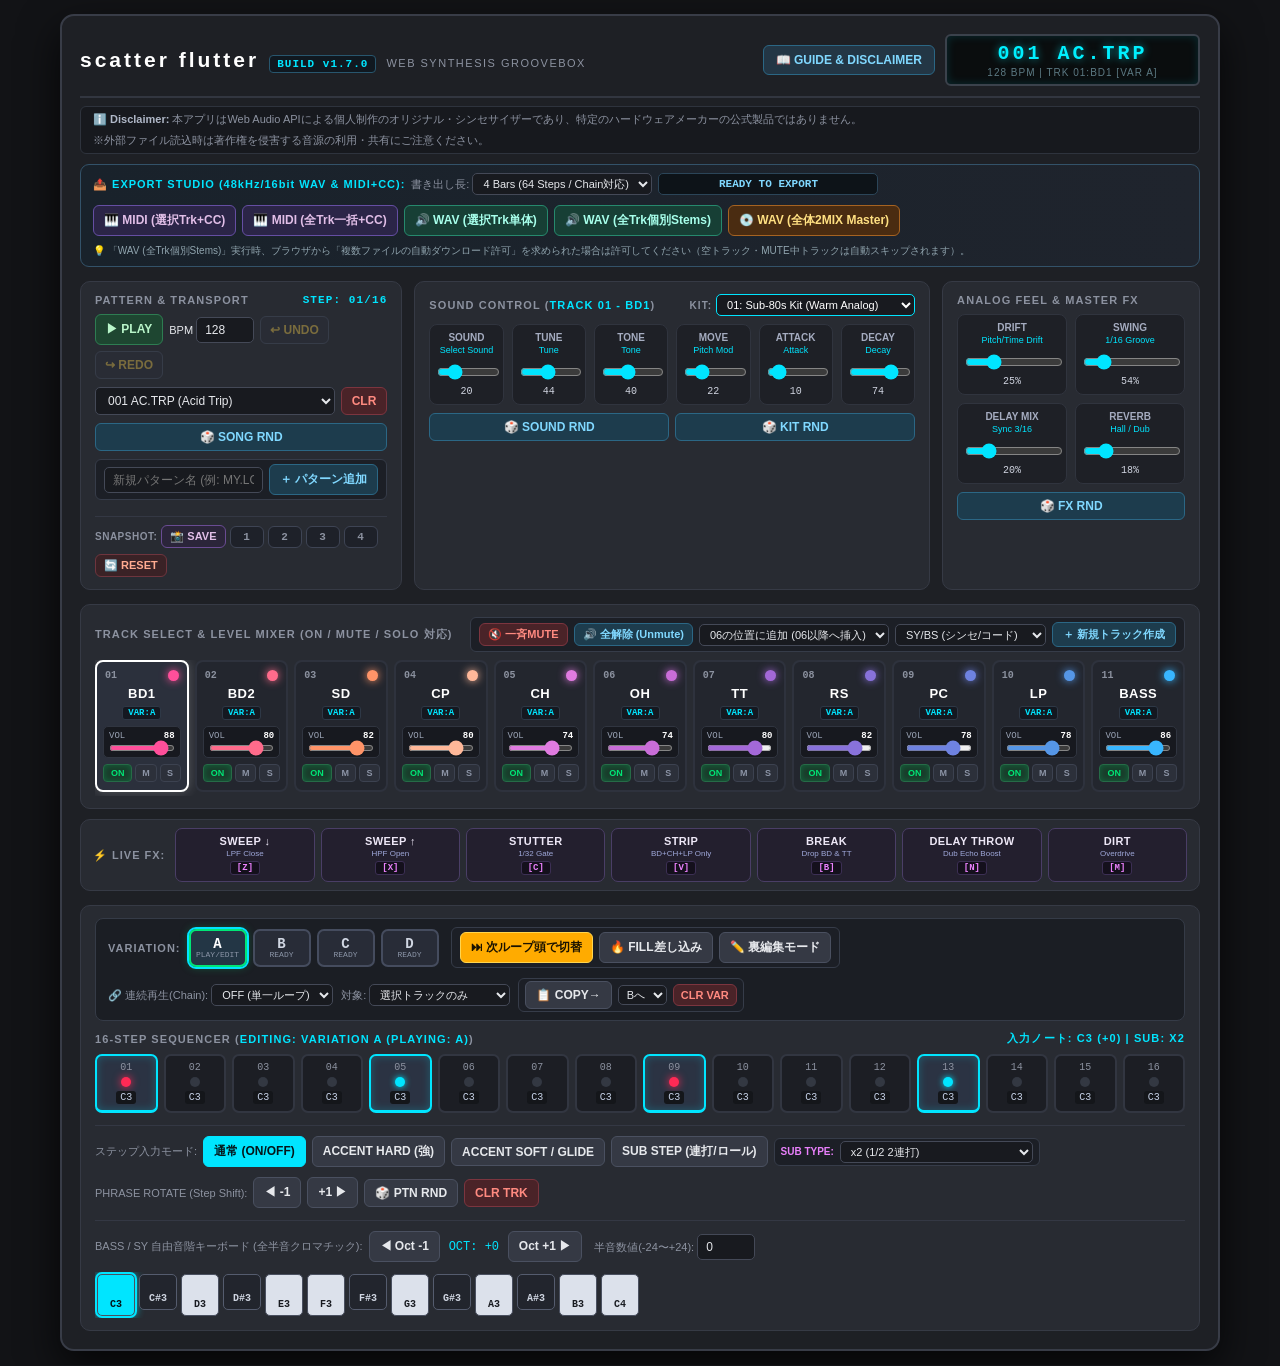
==== commit f36f24d6: "ver1.7.0" ====
--- a/app/scatter-flutter/index.html
+++ b/app/scatter-flutter/index.html
@@ -544,11 +544,20 @@
         <li><strong>スナップショット（SNAPSHOT 1〜4）</strong>: 左上「PATTERN &amp; TRANSPORT」内の <strong>📸 SAVE</strong> ボタンを押して点灯させた状態でスロット <code>1</code>〜<code>4</code> を押すと、気に入った状態を最大4つまで手動キープできます（通常時に <code>1</code>〜<code>4</code> を押すと即座に呼び出します）。</li>
         <li><strong>初期化（RESET）</strong>: <strong>🔄 RESET</strong> ボタンを押して確認ダイアログで実行すると、自動保存データを消去して工場出荷時のデモパターン状態へ戻します（※あなたが保存したスナップショット1〜4の作品データは消えずにそのまま残ります）。</li>
       </ul>
+      <h3>8. ランダマイズ（RND）</h3>
+      <ul>
+        <li><strong>🎲 SONG RND</strong>（PATTERN &amp; TRANSPORT内）: 現在のパターン全体（KIT・BPM・マスターFX・全トラックの音色・全バリエーションA〜Dのフレーズ）を一括でランダム生成します（確認ダイアログあり）。</li>
+        <li><strong>🎲 SOUND RND</strong>（SOUND CONTROL内・左）: 選択中トラックの音色パラメーター（SOUND〜DECAYの6項目）のみをランダム生成します。</li>
+        <li><strong>🎲 KIT RND</strong>（SOUND CONTROL内・右）: 全トラックの音色パラメーター（各6項目）を一括でランダム生成します（KIT選択表示は変更されません）。</li>
+        <li><strong>🎲 FX RND</strong>（ANALOG FEEL &amp; MASTER FX内）: マスターFX 4項目（DRIFT / SWING / DELAY MIX / REVERB）をランダム生成します。</li>
+        <li><strong>🎲 PTN RND</strong>（PHRASE ROTATE横）: 選択中トラックの現在編集中のバリエーション（A〜Dのいずれか1つ）のフレーズのみをランダム生成します。</li>
+        <li>※ 音色ランダマイズ（SONG / SOUND / KIT RND）では各トラックの <strong>Level（VOLスライダーの音量）は変更されません</strong>。また、どのRND操作も <strong>↩ UNDO で1回で元の状態に戻せます</strong>。</li>
+      </ul>
     </div>
   </div>
 </div>
 
-<!-- CONFIRMATION MODAL (for Snapshot Overwrite & Factory Reset) -->
+<!-- CONFIRMATION MODAL (for Snapshot Overwrite & Factory Reset & SONG RND) -->
 <div class="modal-overlay" id="confirmModal">
   <div class="confirm-modal-box">
     <div class="confirm-title" id="confirmModalTitle">⚠️ 確認</div>
@@ -565,7 +574,7 @@
   <div class="header">
     <div class="brand">
       <h1>scatter flutter</h1>
-      <div class="ver-badge" id="verBadge" title="クリックでビルド表示を切替">BUILD v1.6.0</div>
+      <div class="ver-badge" id="verBadge" title="クリックでビルド表示を切替">BUILD v1.7.0</div>
       <span class="sub-tag">WEB SYNTHESIS GROOVEBOX</span>
     </div>
     <div class="header-right">
@@ -630,6 +639,10 @@
         <div style="display:flex; gap:6px; align-items:center;">
           <select id="patternSelect" style="flex:1;"></select>
           <button id="btnClearPtn" class="btn-danger" title="現在のパターンを白紙にします">CLR</button>
+        </div>
+
+        <div style="display:flex; gap:6px; align-items:center;">
+          <button id="btnSongRnd" class="btn-accent" style="width:100%;" title="現在のパターンを1曲丸ごとランダム生成">🎲 SONG RND</button>
         </div>
 
         <div class="inline-form">
@@ -677,6 +690,10 @@
         </div>
       </div>
       <div class="knobs-grid" id="knobsContainer"></div>
+      <div style="display:flex; gap:6px; margin-top:8px;">
+        <button id="btnSoundRnd" class="btn-accent" style="flex:1;" title="選択中トラックの音色パラメーターをランダム生成">🎲 SOUND RND</button>
+        <button id="btnKitRnd" class="btn-accent" style="flex:1;" title="全トラックの音色パラメーターをランダム生成">🎲 KIT RND</button>
+      </div>
     </div>
 
     <!-- GROOVE & FX -->
@@ -707,6 +724,9 @@
           <input type="range" id="reverbKnob" min="0" max="100" value="18">
           <div class="knob-val" id="reverbVal">18%</div>
         </div>
+      </div>
+      <div style="display:flex; margin-top:8px;">
+        <button id="btnFxRnd" class="btn-accent" style="width:100%;" title="マスターFX（DRIFT/SWING/DELAY/REVERB）をランダム生成">🎲 FX RND</button>
       </div>
     </div>
   </div>
@@ -858,7 +878,7 @@
         <span style="font-size:11px; color:var(--text-dim);">PHRASE ROTATE (Step Shift):</span>
         <button id="btnRotateLeft">◀ -1</button>
         <button id="btnRotateRight">+1 ▶</button>
-        <button id="btnRandomTrack">🎲 生成</button>
+        <button id="btnRandomTrack" title="選択中トラックの編集中バリエーションをランダム生成">🎲 PTN RND</button>
         <button id="btnClearTrack" class="btn-danger">CLR TRK</button>
       </div>
     </div>
@@ -884,7 +904,7 @@
 const VAR_NAMES = ['A', 'B', 'C', 'D'];
 
 const VERSION_LIST = [
-  { badge: 'BUILD v1.6.0', lcd: 'VER 1.6.0', desc: 'APP BUILD VERSION' },
+  { badge: 'BUILD v1.7.0', lcd: 'VER 1.7.0', desc: 'APP BUILD VERSION' },
   { badge: 'SYNTH v2.0',   lcd: 'ENG 2.0.0', desc: 'WEB AUDIO ENGINE' },
   { badge: 'BANKS v1.1',   lcd: 'BNK 1.1.0', desc: 'FACTORY SOUND BANK' }
 ];
@@ -1305,6 +1325,102 @@
   if (reverbMixGain) {
     reverbMixGain.gain.value = (reverb / 100) * 0.6;
   }
+}
+
+// --- ランダマイズ共通補助関数 ---
+function randInt(min, max) {
+  return Math.floor(Math.random() * (max - min + 1)) + min;
+}
+
+function randomizeSoundParams(st) {
+  if (!st || !Array.isArray(st.params)) return;
+  st.params[0] = randInt(0, 100);
+  st.params[1] = randInt(32, 68);
+  st.params[2] = randInt(15, 95);
+  st.params[3] = randInt(0, 90);
+  st.params[4] = randInt(0, 60);
+  st.params[5] = randInt(18, 92);
+  // st.params[6] (Level) は変更しない
+}
+
+function randomizeMasterFxValues() {
+  return {
+    feel: randInt(0, 80),
+    swing: randInt(50, 70),
+    delay: randInt(0, 65),
+    reverb: randInt(0, 65)
+  };
+}
+
+function fillRandomSteps(spec, steps) {
+  if (!Array.isArray(steps)) return;
+  const subChoices = [0, 0, 0, 2, 3, 5, 6];
+  const bassScale = [0, 0, 0, -2, 3, 5, 7, 10, 12];
+  const type = spec ? spec.type : '';
+  const id = spec ? spec.id : '';
+
+  steps.forEach((s, idx) => {
+    s.on = false;
+    s.acc = 0;
+    s.note = 0;
+    s.sub = 0;
+
+    let prob = 0;
+    let noteMode = 'zero';
+
+    if (id === 'BD1') {
+      prob = (idx % 4 === 0) ? 0.9 : 0.07;
+      noteMode = 'zero';
+    } else if (type === 'BD') {
+      prob = (idx % 4 === 0) ? 0.35 : 0.08;
+      noteMode = 'zero';
+    } else if (type === 'SD') {
+      prob = (idx === 4 || idx === 12) ? 0.95 : (idx === 14 ? 0.2 : 0.06);
+      noteMode = 'zero';
+    } else if (type === 'CP') {
+      prob = (idx === 4 || idx === 12) ? 0.85 : 0.04;
+      noteMode = 'zero';
+    } else if (type === 'HH' && id === 'CH') {
+      prob = (idx % 2 === 0) ? 0.7 : 0.35;
+      noteMode = 'zero';
+    } else if (type === 'OH' || (type === 'HH' && id !== 'CH')) {
+      prob = (idx === 2 || idx === 6 || idx === 10 || idx === 14) ? 0.85 : 0.08;
+      noteMode = 'zero';
+    } else if (['TT', 'RS', 'PC', 'LP'].includes(type)) {
+      prob = (idx % 4 === 0) ? 0.3 : 0.22;
+      noteMode = 'perc';
+    } else if (type === 'BASS') {
+      prob = 0.5;
+      noteMode = 'bass';
+    } else if (['SY', 'SMP'].includes(type)) {
+      prob = 0.4;
+      noteMode = 'scale';
+    } else if (spec && spec.type) {
+      prob = 0.4;
+      noteMode = 'scale';
+    } else {
+      prob = (idx % 4 === 0) ? 0.65 : 0.32;
+      noteMode = 'fallback';
+    }
+
+    if (Math.random() < prob) {
+      s.on = true;
+      s.acc = Math.random() < 0.25 ? 2 : 0;
+      s.sub = Math.random() < 0.22 ? subChoices[randInt(0, subChoices.length - 1)] : 0;
+
+      if (noteMode === 'zero') {
+        s.note = 0;
+      } else if (noteMode === 'perc') {
+        s.note = randInt(-4, 7);
+      } else if (noteMode === 'bass') {
+        s.note = (idx % 4 === 0 && Math.random() < 0.7) ? 0 : bassScale[randInt(0, bassScale.length - 1)];
+      } else if (noteMode === 'scale') {
+        s.note = bassScale[randInt(0, bassScale.length - 1)];
+      } else {
+        s.note = randInt(-4, 12);
+      }
+    }
+  });
 }
 
 function createExtendedStateObject(sanitizeSampleNames = false) {
@@ -3441,6 +3557,130 @@
   scheduleAutoSave(300);
 });
 
+// --- 新設 RND ボタン4種 (SONG / SOUND / KIT / FX) ---
+document.getElementById('btnSongRnd').addEventListener('click', () => {
+  askUserConfirm(
+    '🎲 SONG RND',
+    '現在のパターンの全トラック・全バリエーションのフレーズと\n音色をランダム生成します。よろしいですか？（UNDOで戻せます）',
+    () => {
+      // (a) saveHistoryState() を1回呼ぶ
+      saveHistoryState();
+
+      const ptn = patterns[currentPtnIdx];
+
+      // (b) KITのランダム選択と適用 (params[6] Level は保持)
+      const kitKeys = ['8x8', '9x9', 'lmd', 'dxm', 'ragga', 'modular', 'dub'];
+      currentKitId = kitKeys[randInt(0, kitKeys.length - 1)];
+      document.getElementById('kitSelect').value = currentKitId;
+      const kit = SOUND_KITS[currentKitId];
+      if (kit) {
+        tracks.forEach((spec, idx) => {
+          const presetParams = kit.params[spec.id];
+          if (presetParams && ptn.trackStates[idx]) {
+            const curVol = ptn.trackStates[idx].params[6];
+            ptn.trackStates[idx].params = [...presetParams.slice(0, 6), curVol];
+          }
+        });
+      }
+
+      // (c) 全トラックの音色ランダム化 (params[6] Level は保持)
+      ptn.trackStates.forEach(st => randomizeSoundParams(st));
+
+      // (d) BPMのランダム化 (122〜135)
+      const newBpm = randInt(122, 135);
+      document.getElementById('bpmInput').value = newBpm;
+      ptn.bpm = newBpm;
+
+      // (e) マスターFXのランダム化
+      applyMasterKnobValues(randomizeMasterFxValues());
+
+      // (f) 全トラック × 全バリエーション (A〜D) のフレーズ生成
+      const bassScale = [0, 0, 0, -2, 3, 5, 7, 10, 12];
+      const fillSubs = [2, 3, 5, 6];
+      tracks.forEach((spec, tIdx) => {
+        const st = ptn.trackStates[tIdx];
+        if (!st) return;
+
+        // A: fillRandomSteps() で新規生成
+        fillRandomSteps(spec, st.variations[0]);
+
+        // B: Aのコピーから各ステップを約15%の確率で on/off 反転
+        st.variations[1] = JSON.parse(JSON.stringify(st.variations[0]));
+        st.variations[1].forEach(s => {
+          if (Math.random() < 0.15) {
+            s.on = !s.on;
+            if (s.on && ['BASS', 'SY', 'SMP'].includes(spec.type)) {
+              s.note = bassScale[randInt(0, bassScale.length - 1)];
+            }
+          } else if (s.on && spec.type === 'BASS' && Math.random() < 0.25) {
+            s.note = bassScale[randInt(0, bassScale.length - 1)];
+          }
+        });
+
+        // C: Aのコピーを1ステップ分ローテート（先頭を末尾へ移動）
+        st.variations[2] = JSON.parse(JSON.stringify(st.variations[0]));
+        st.variations[2].push(st.variations[2].shift());
+
+        // D: Aのコピーにステップ12〜15を高密度化したフィルイン
+        st.variations[3] = JSON.parse(JSON.stringify(st.variations[0]));
+        for (let i = 12; i < 16; i++) {
+          const s = st.variations[3][i];
+          if (Math.random() < 0.8) {
+            s.on = true;
+            s.acc = Math.random() < 0.55 ? 2 : 0;
+            s.sub = Math.random() < 0.5 ? fillSubs[randInt(0, fillSubs.length - 1)] : 0;
+            if (['BASS', 'SY', 'SMP'].includes(spec.type)) {
+              s.note = bassScale[randInt(0, bassScale.length - 1)];
+            } else if (['TT', 'RS', 'PC', 'LP'].includes(spec.type)) {
+              s.note = randInt(-4, 7);
+            } else {
+              s.note = 0;
+            }
+          } else {
+            s.on = false;
+            s.acc = 0;
+            s.sub = 0;
+          }
+        }
+      });
+
+      // (g) 再描画・LCD表示・自動保存予約
+      renderTracksBar();
+      renderVariationBar();
+      renderKnobs();
+      renderSteps();
+      showTempLCD('SONG RND!');
+      scheduleAutoSave(300);
+    }
+  );
+});
+
+document.getElementById('btnSoundRnd').addEventListener('click', () => {
+  saveHistoryState();
+  const st = patterns[currentPtnIdx].trackStates[selectedTrackIdx];
+  randomizeSoundParams(st);
+  renderKnobs();
+  showTempLCD('SOUND RND!');
+  scheduleAutoSave(300);
+});
+
+document.getElementById('btnKitRnd').addEventListener('click', () => {
+  saveHistoryState();
+  const ptn = patterns[currentPtnIdx];
+  ptn.trackStates.forEach(st => randomizeSoundParams(st));
+  renderKnobs();
+  renderTracksBar();
+  showTempLCD('KIT RND!');
+  scheduleAutoSave(300);
+});
+
+document.getElementById('btnFxRnd').addEventListener('click', () => {
+  saveHistoryState();
+  applyMasterKnobValues(randomizeMasterFxValues());
+  showTempLCD('FX RND!');
+  scheduleAutoSave(300);
+});
+
 // 一斉MUTE / 全解除ボタンのイベント
 document.getElementById('btnAllMute').addEventListener('click', () => {
   saveHistoryState();
